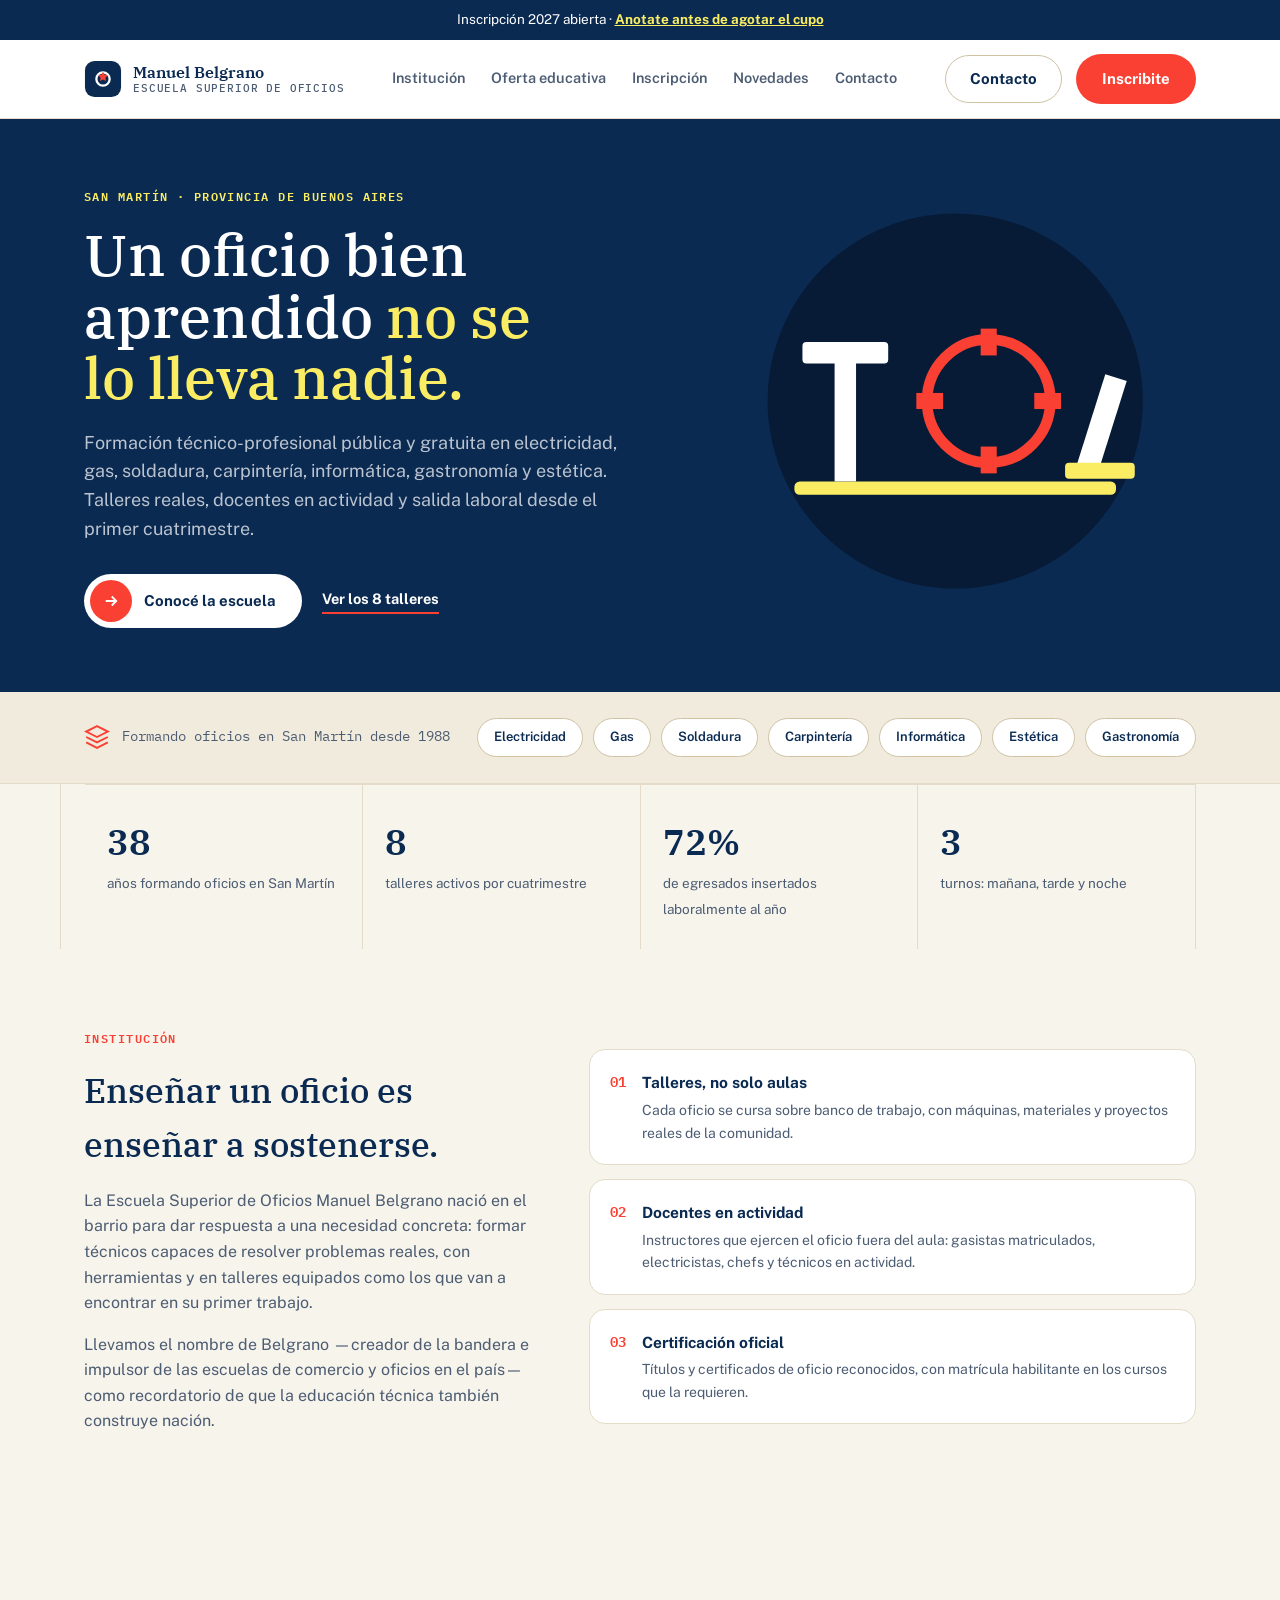
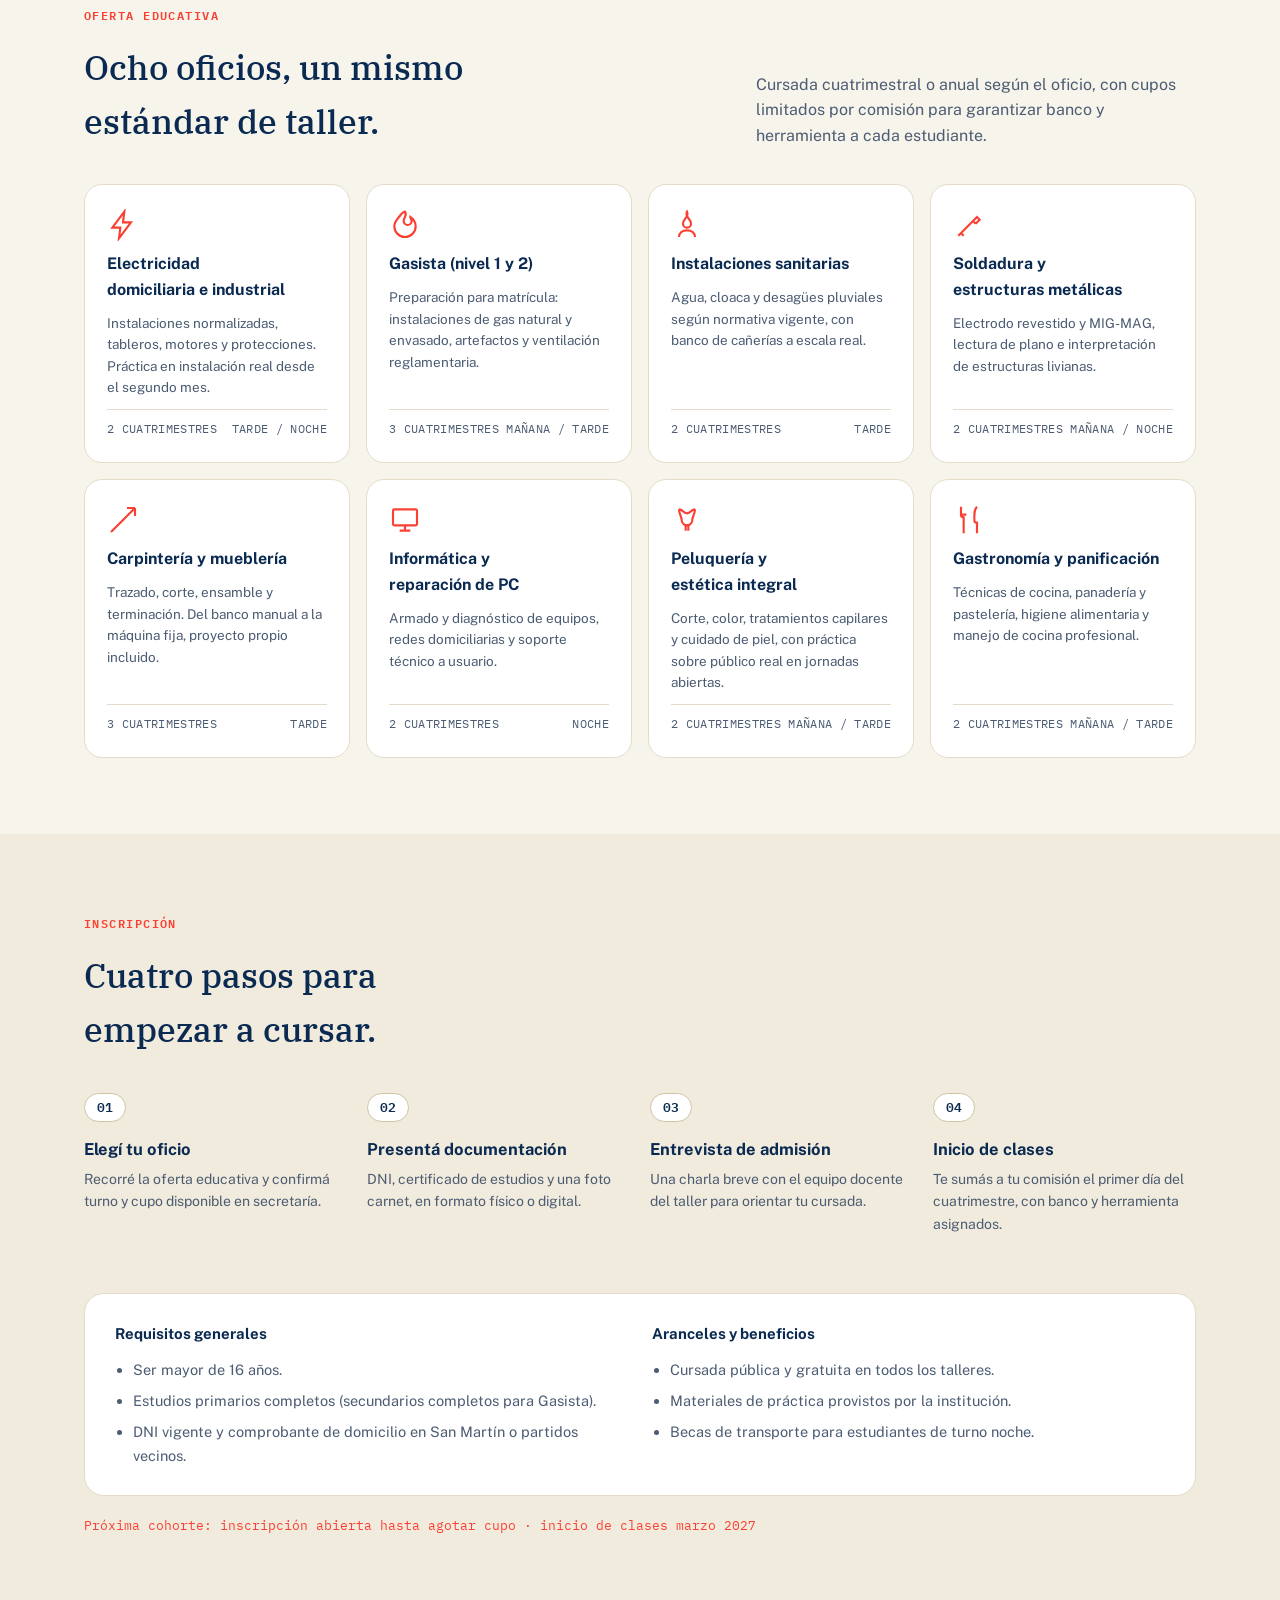
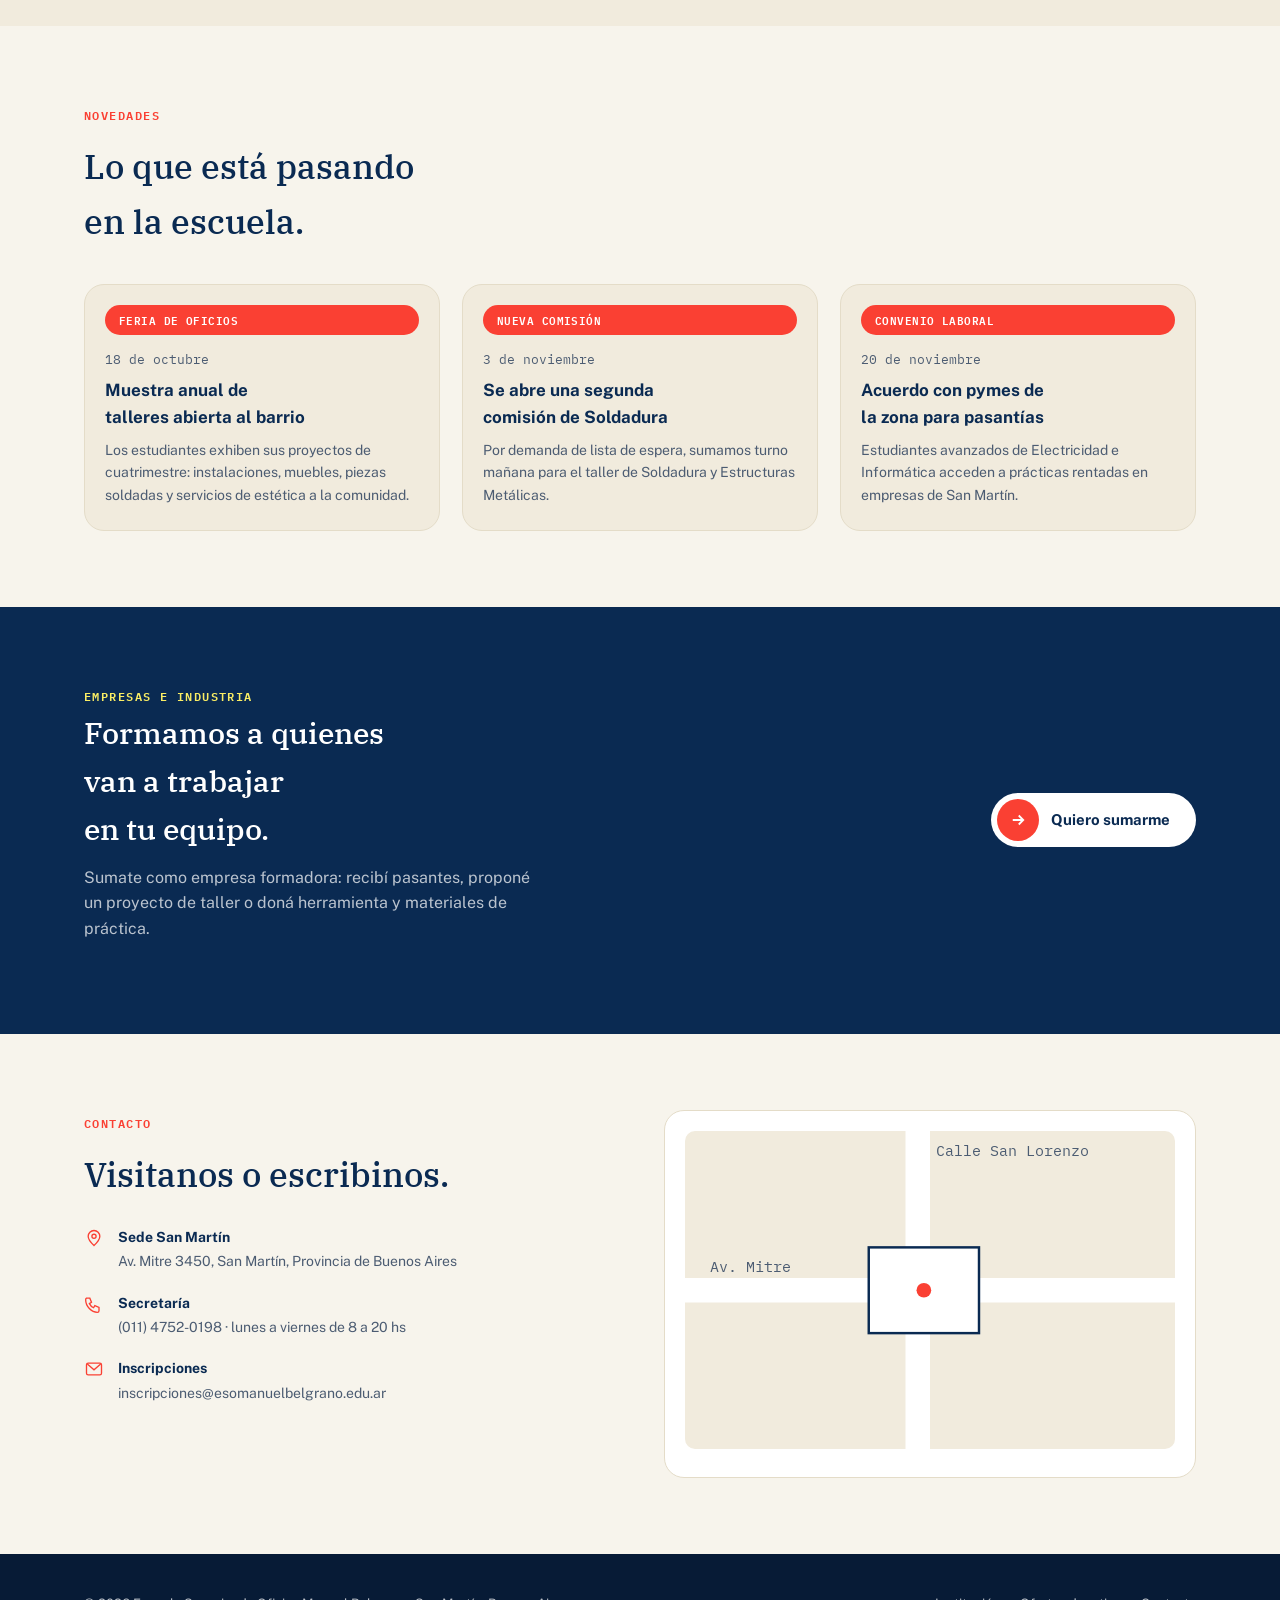
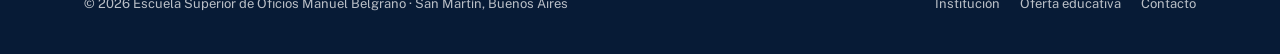
==== index.html @ 2e239e15 "Sitio institucional de la Escuela Superior de Oficios Manuel Belgrano Página única con institución, " ====
<!doctype html>
<html lang="es">
<head>
<meta charset="UTF-8">
<meta name="viewport" content="width=device-width, initial-scale=1.0">
<title>Escuela Superior de Oficios Manuel Belgrano</title>
<meta name="description" content="Sitio institucional de la Escuela Superior de Oficios Manuel Belgrano, San Martín, Provincia de Buenos Aires.">
<link rel="preconnect" href="https://fonts.googleapis.com">
<link rel="preconnect" href="https://fonts.gstatic.com" crossorigin>
<link href="https://fonts.googleapis.com/css2?family=IBM+Plex+Serif:wght@400;500;600&family=Public+Sans:wght@400;500;600;700;800&family=IBM+Plex+Mono:wght@500;600&display=swap" rel="stylesheet">
<style>
  :root{
    --paper:#F7F4EC;
    --surface:#FFFFFF;
    --surface-2:#F1EBDD;
    --ink:#0A2A52;
    --ink-soft:#4C5C72;
    --line:#E4DCC8;
    --line-strong:#CFC3A4;
    --navy:#0A2A52;
    --navy-deep:#071B36;
    --coral:#FA4033;
    --coral-deep:#D22E22;
    --yellow:#FAED64;
    --on-navy:#FFFFFF;
    --on-navy-soft:rgba(255,255,255,.72);
    --font-display:'IBM Plex Serif',Georgia,serif;
    --font-body:'Public Sans',system-ui,-apple-system,sans-serif;
    --font-mono:'IBM Plex Mono',ui-monospace,monospace;
  }
  @media (prefers-color-scheme: dark){
    :root:not([data-theme="light"]){
      --paper:#0B1520;
      --surface:#121D2C;
      --surface-2:#16212F;
      --ink:#EEF1F5;
      --ink-soft:#A9B4C2;
      --line:#223347;
      --line-strong:#2E4460;
    }
  }
  :root[data-theme="dark"]{
    --paper:#0B1520;
    --surface:#121D2C;
    --surface-2:#16212F;
    --ink:#EEF1F5;
    --ink-soft:#A9B4C2;
    --line:#223347;
    --line-strong:#2E4460;
  }

  *{box-sizing:border-box;}
  html{color-scheme:light dark;}
  body{margin:0;background:var(--paper);color:var(--ink);font-family:var(--font-body);font-size:16px;line-height:1.6;}
  img{max-width:100%;display:block;}
  h1,h2,h3{font-family:var(--font-display);font-weight:500;text-wrap:balance;margin:0;}
  .wrap{max-width:1160px;margin-inline:auto;padding-inline:24px;}
  section{padding-block:76px;}
  @media (max-width:640px){section{padding-block:52px;}}
  .eyebrow{font-family:var(--font-mono);font-size:12px;font-weight:600;letter-spacing:.12em;text-transform:uppercase;color:var(--coral);}

  /* pill buttons */
  .pill{display:inline-flex;align-items:center;gap:12px;border-radius:999px;text-decoration:none;font-family:var(--font-body);font-weight:700;font-size:15px;cursor:pointer;border:none;}
  .pill-icon{width:22px;height:22px;flex-shrink:0;}
  .pill-lg{padding:6px 26px 6px 6px;}
  .pill-lg .circle{width:42px;height:42px;border-radius:50%;display:flex;align-items:center;justify-content:center;flex-shrink:0;}
  .pill-lg .circle .pill-icon{color:#fff;width:18px;height:18px;}
  .pill-white{background:#fff;color:var(--navy);}
  .pill-white .circle{background:var(--coral);}
  .pill-solid{background:var(--coral);color:#fff;padding:13px 26px;}
  .pill-solid:hover{background:var(--coral-deep);}
  .pill-outline{background:transparent;color:var(--ink);border:1.5px solid var(--line-strong);padding:11px 24px;}
  .pill-outline:hover{border-color:var(--coral);color:var(--coral);}

  /* announcement bar */
  .announce{background:var(--navy);color:var(--on-navy);text-align:center;font-size:13.5px;padding:9px 20px;}
  .announce a{color:var(--yellow);font-weight:700;text-decoration:underline;}

  /* header */
  header.site-header{position:sticky;top:0;z-index:50;background:var(--surface);border-bottom:1px solid var(--line);}
  .header-inner{display:flex;align-items:center;justify-content:space-between;gap:20px;padding-block:14px;}
  .brand{display:flex;align-items:center;gap:11px;text-decoration:none;color:var(--ink);}
  .brand-name{font-family:var(--font-display);font-weight:600;font-size:16px;line-height:1.2;}
  .brand-name small{display:block;font-family:var(--font-mono);font-weight:500;font-size:10.5px;letter-spacing:.08em;color:var(--ink-soft);text-transform:uppercase;}
  nav.main-nav{display:flex;gap:26px;}
  nav.main-nav a{color:var(--ink-soft);text-decoration:none;font-weight:600;font-size:14.5px;padding-block:4px;border-bottom:2px solid transparent;}
  nav.main-nav a:hover,nav.main-nav a:focus-visible{color:var(--ink);border-color:var(--coral);}
  .header-actions{display:flex;align-items:center;gap:14px;}
  .menu-btn{display:none;background:none;border:1px solid var(--line-strong);border-radius:8px;padding:8px 10px;color:var(--ink);}
  a:focus-visible,button:focus-visible{outline:2px solid var(--coral);outline-offset:2px;}
  @media (max-width:900px){
    nav.main-nav{position:absolute;left:0;right:0;top:100%;background:var(--surface);border-bottom:1px solid var(--line);flex-direction:column;gap:0;padding:8px 24px 16px;display:none;}
    nav.main-nav.open{display:flex;}
    nav.main-nav a{padding-block:12px;border-bottom:1px solid var(--line);}
    .header-actions .pill-outline{display:none;}
    .menu-btn{display:inline-flex;align-items:center;justify-content:center;}
  }

  /* hero */
  .hero{background:var(--navy);position:relative;overflow:hidden;padding-block:0;}
  .hero-grid{display:grid;grid-template-columns:1.1fr .9fr;align-items:center;gap:40px;padding-block:64px;position:relative;z-index:1;}
  @media (max-width:900px){.hero-grid{grid-template-columns:1fr;padding-block:48px;}}
  .hero .eyebrow{color:var(--yellow);}
  .hero h1{color:#fff;font-size:clamp(34px,4.8vw,58px);line-height:1.06;margin-top:16px;}
  .hero h1 .hl{color:var(--yellow);}
  .hero p.lead{color:var(--on-navy-soft);font-size:18px;max-width:50ch;margin-top:20px;}
  .hero-actions{display:flex;gap:20px;flex-wrap:wrap;align-items:center;margin-top:30px;}
  .hero-actions .text-link{color:#fff;font-weight:700;font-size:14.5px;text-decoration:none;border-bottom:2px solid var(--coral);padding-bottom:2px;}
  .hero-illustration{position:relative;}
  .hero-illustration svg{width:100%;height:auto;}

  /* strip */
  .strip{background:var(--surface-2);border-bottom:1px solid var(--line);padding-block:26px;}
  .strip .wrap{display:flex;align-items:center;gap:14px;flex-wrap:wrap;justify-content:space-between;}
  .strip-tag{display:flex;align-items:center;gap:12px;font-family:var(--font-mono);font-size:13.5px;color:var(--ink-soft);}
  .strip-tag svg{width:26px;height:26px;color:var(--coral);}
  .strip-pills{display:flex;flex-wrap:wrap;gap:10px;}
  .strip-pills a{background:var(--surface);border:1px solid var(--line-strong);color:var(--ink);text-decoration:none;font-size:13px;font-weight:600;padding:8px 16px;border-radius:999px;}
  .strip-pills a:hover{border-color:var(--coral);color:var(--coral);}

  /* stats */
  .stats-grid{display:grid;grid-template-columns:repeat(4,1fr);border-left:1px solid var(--line);}
  @media (max-width:760px){.stats-grid{grid-template-columns:repeat(2,1fr);}}
  .stat{padding:28px 22px;border-right:1px solid var(--line);border-top:1px solid var(--line);}
  .stat b{display:block;font-family:var(--font-display);font-size:36px;font-weight:600;color:var(--navy);}
  .stat span{font-size:13.5px;color:var(--ink-soft);}

  /* about */
  .about-grid{display:grid;grid-template-columns:.85fr 1.15fr;gap:56px;}
  @media (max-width:900px){.about-grid{grid-template-columns:1fr;}}
  .about h2{font-size:34px;margin-top:12px;}
  .about p{color:var(--ink-soft);margin-top:16px;max-width:56ch;}
  .value-list{list-style:none;margin:24px 0 0;padding:0;display:flex;flex-direction:column;gap:14px;}
  .value-list li{display:grid;grid-template-columns:auto 1fr;gap:16px;padding:20px;background:var(--surface);border:1px solid var(--line);border-radius:16px;}
  .value-list .num{font-family:var(--font-mono);color:var(--coral);font-weight:600;font-size:14px;}
  .value-list h3{font-size:15.5px;font-family:var(--font-body);font-weight:700;margin-bottom:4px;}
  .value-list p{margin:0;font-size:14px;max-width:none;}

  /* offerings */
  .section-head{display:flex;justify-content:space-between;align-items:flex-end;gap:24px;flex-wrap:wrap;margin-bottom:36px;}
  .section-head h2{font-size:34px;margin-top:12px;max-width:20ch;}
  .section-head p{color:var(--ink-soft);max-width:44ch;margin:0;}
  .offer-grid{display:grid;grid-template-columns:repeat(4,1fr);gap:16px;}
  @media (max-width:920px){.offer-grid{grid-template-columns:repeat(2,1fr);}}
  @media (max-width:520px){.offer-grid{grid-template-columns:1fr;}}
  .offer-card{background:var(--surface);border:1px solid var(--line);border-radius:18px;padding:24px 22px;display:flex;flex-direction:column;gap:10px;min-height:212px;}
  .offer-icon{width:32px;height:32px;color:var(--coral);}
  .offer-card h3{font-family:var(--font-body);font-weight:700;font-size:16px;}
  .offer-card p{color:var(--ink-soft);font-size:13.5px;margin:0;flex:1;}
  .offer-meta{display:flex;justify-content:space-between;font-family:var(--font-mono);font-size:11.5px;color:var(--ink-soft);border-top:1px solid var(--line);padding-top:10px;text-transform:uppercase;letter-spacing:.03em;}

  /* enrollment */
  .enroll{background:var(--surface-2);}
  .steps{display:grid;grid-template-columns:repeat(4,1fr);gap:20px;margin-top:8px;}
  @media (max-width:860px){.steps{grid-template-columns:repeat(2,1fr);}}
  @media (max-width:520px){.steps{grid-template-columns:1fr;}}
  .step .step-num{font-family:var(--font-mono);font-size:13px;font-weight:600;color:var(--navy);background:#fff;border:1px solid var(--line-strong);border-radius:20px;padding:3px 12px;display:inline-block;}
  .step h3{font-size:16.5px;margin-top:14px;font-family:var(--font-body);font-weight:700;}
  .step p{color:var(--ink-soft);font-size:14px;margin-top:6px;}
  .req-box{margin-top:44px;background:var(--surface);border:1px solid var(--line);border-radius:20px;padding:28px 30px;display:grid;grid-template-columns:1fr 1fr;gap:24px;}
  @media (max-width:640px){.req-box{grid-template-columns:1fr;}}
  .req-box h3{font-size:15px;font-family:var(--font-body);font-weight:700;margin-bottom:12px;}
  .req-box ul{margin:0;padding-left:18px;color:var(--ink-soft);font-size:14.5px;display:flex;flex-direction:column;gap:8px;}
  .cohort-line{font-family:var(--font-mono);font-size:13px;color:var(--coral);margin-top:20px;}

  /* news */
  .news-grid{display:grid;grid-template-columns:repeat(3,1fr);gap:22px;}
  @media (max-width:860px){.news-grid{grid-template-columns:1fr;}}
  .news-card{border:1px solid var(--line);border-radius:20px;overflow:hidden;background:var(--surface-2);display:flex;flex-direction:column;}
  .news-tag{display:inline-flex;background:var(--coral);color:#fff;font-family:var(--font-mono);font-size:11px;font-weight:600;letter-spacing:.04em;text-transform:uppercase;padding:6px 14px;border-radius:999px;margin:20px 20px 0;}
  .news-card .body{padding:14px 20px 24px;flex:1;display:flex;flex-direction:column;gap:8px;}
  .news-card time{font-family:var(--font-mono);font-size:12.5px;color:var(--ink-soft);}
  .news-card h3{font-size:17px;font-family:var(--font-body);font-weight:700;}
  .news-card p{color:var(--ink-soft);font-size:14px;margin:0;}

  /* partner banner */
  .partner{background:var(--navy);color:#fff;}
  .partner-inner{display:flex;justify-content:space-between;align-items:center;gap:32px;flex-wrap:wrap;}
  .partner h2{color:#fff;font-size:30px;max-width:18ch;}
  .partner p{color:var(--on-navy-soft);max-width:46ch;margin-top:12px;}

  /* contact */
  .contact-grid{display:grid;grid-template-columns:1fr 1fr;gap:48px;}
  @media (max-width:860px){.contact-grid{grid-template-columns:1fr;}}
  .contact-list{list-style:none;margin:24px 0 0;padding:0;display:flex;flex-direction:column;gap:18px;}
  .contact-list li{display:flex;gap:14px;align-items:flex-start;}
  .contact-list .ic{width:20px;height:20px;flex-shrink:0;color:var(--coral);margin-top:2px;}
  .contact-list b{display:block;font-size:14px;}
  .contact-list span{color:var(--ink-soft);font-size:14px;}
  .map-card{border:1px solid var(--line);border-radius:20px;background:var(--surface);padding:20px;}
  .map-card svg{width:100%;height:auto;border-radius:10px;}

  /* footer */
  footer{background:var(--navy-deep);color:var(--on-navy-soft);padding-block:40px;}
  .footer-inner{display:flex;justify-content:space-between;align-items:center;gap:16px;flex-wrap:wrap;}
  .footer-inner p{margin:0;font-size:13px;}
  .footer-links{display:flex;gap:20px;}
  .footer-links a{color:var(--on-navy-soft);text-decoration:none;font-size:13px;}
  .footer-links a:hover{color:var(--yellow);}

  @media (prefers-reduced-motion: no-preference){
    .reveal{opacity:0;transform:translateY(14px);transition:opacity .5s ease,transform .5s ease;}
    .reveal.in{opacity:1;transform:none;}
  }
</style>
</head>
<body>

<div class="announce">Inscripción 2027 abierta · <a href="#inscripcion">Anotate antes de agotar el cupo</a></div>

<header class="site-header">
  <div class="wrap header-inner">
    <a href="#inicio" class="brand">
      <svg width="38" height="38" viewBox="0 0 40 40" fill="none" xmlns="http://www.w3.org/2000/svg" aria-hidden="true">
        <rect x="1" y="1" width="38" height="38" rx="10" fill="var(--navy)"/>
        <circle cx="20" cy="20" r="7" fill="none" stroke="#fff" stroke-width="2.4"/>
        <path d="M20 12.4 21.6 15.6 25 16.1 22.5 18.6 23.1 22 20 20.4 16.9 22 17.5 18.6 15 16.1 18.4 15.6 Z" fill="var(--coral)"/>
      </svg>
      <span class="brand-name">Manuel Belgrano<small>Escuela Superior de Oficios</small></span>
    </a>
    <button class="menu-btn" id="menuBtn" aria-label="Abrir menú" aria-expanded="false">
      <svg width="20" height="20" viewBox="0 0 24 24" fill="none" stroke="currentColor" stroke-width="2"><path d="M3 6h18M3 12h18M3 18h18"/></svg>
    </button>
    <nav class="main-nav" id="mainNav">
      <a href="#institucion">Institución</a>
      <a href="#oferta">Oferta educativa</a>
      <a href="#inscripcion">Inscripción</a>
      <a href="#novedades">Novedades</a>
      <a href="#contacto">Contacto</a>
    </nav>
    <div class="header-actions">
      <a href="#contacto" class="pill pill-outline">Contacto</a>
      <a href="#inscripcion" class="pill pill-solid">Inscribite</a>
    </div>
  </div>
</header>

<main>
  <section id="inicio" class="hero">
    <div class="wrap hero-grid">
      <div>
        <span class="eyebrow">San Martín · Provincia de Buenos Aires</span>
        <h1>Un oficio bien aprendido <span class="hl">no se lo lleva nadie.</span></h1>
        <p class="lead">Formación técnico-profesional pública y gratuita en electricidad, gas, soldadura, carpintería, informática, gastronomía y estética. Talleres reales, docentes en actividad y salida laboral desde el primer cuatrimestre.</p>
        <div class="hero-actions">
          <a href="#inscripcion" class="pill pill-lg pill-white">
            <span class="circle"><svg class="pill-icon" viewBox="0 0 24 24" fill="none" stroke="currentColor" stroke-width="2.4"><path d="M5 12h14M13 6l6 6-6 6"/></svg></span>
            Conocé la escuela
          </a>
          <a href="#oferta" class="text-link">Ver los 8 talleres</a>
        </div>
      </div>
      <div class="hero-illustration">
        <svg viewBox="0 0 360 300" xmlns="http://www.w3.org/2000/svg" role="img" aria-label="Ilustración de un banco de trabajo con herramientas de oficio">
          <circle cx="180" cy="150" r="140" fill="var(--navy-deep)"/>
          <rect x="60" y="210" width="240" height="10" rx="4" fill="var(--yellow)"/>
          <rect x="90" y="120" width="16" height="90" fill="#fff"/>
          <rect x="66" y="106" width="64" height="16" rx="3" fill="#fff"/>
          <circle cx="205" cy="150" r="46" fill="none" stroke="var(--coral)" stroke-width="8"/>
          <rect x="199" y="96" width="12" height="20" fill="var(--coral)"/>
          <rect x="199" y="184" width="12" height="20" fill="var(--coral)"/>
          <rect x="151" y="144" width="20" height="12" fill="var(--coral)"/>
          <rect x="239" y="144" width="20" height="12" fill="var(--coral)"/>
          <path d="M270 200 L292 130 L308 135 L286 205 Z" fill="#fff"/>
          <rect x="262" y="196" width="52" height="12" rx="3" fill="var(--yellow)"/>
        </svg>
      </div>
    </div>
  </section>

  <div class="strip">
    <div class="wrap">
      <div class="strip-tag">
        <svg viewBox="0 0 24 24" fill="none" stroke="currentColor" stroke-width="1.8" aria-hidden="true"><path d="M12 2 2 7l10 5 10-5-10-5z"/><path d="M2 17l10 5 10-5M2 12l10 5 10-5"/></svg>
        Formando oficios en San Martín desde 1988
      </div>
      <div class="strip-pills">
        <a href="#oferta">Electricidad</a>
        <a href="#oferta">Gas</a>
        <a href="#oferta">Soldadura</a>
        <a href="#oferta">Carpintería</a>
        <a href="#oferta">Informática</a>
        <a href="#oferta">Estética</a>
        <a href="#oferta">Gastronomía</a>
      </div>
    </div>
  </div>

  <section class="stats reveal" style="padding-block:0;">
    <div class="wrap stats-grid">
      <div class="stat"><b>38</b><span>años formando oficios en San Martín</span></div>
      <div class="stat"><b>8</b><span>talleres activos por cuatrimestre</span></div>
      <div class="stat"><b>72%</b><span>de egresados insertados laboralmente al año</span></div>
      <div class="stat"><b>3</b><span>turnos: mañana, tarde y noche</span></div>
    </div>
  </section>

  <section id="institucion" class="about reveal">
    <div class="wrap about-grid">
      <div>
        <span class="eyebrow">Institución</span>
        <h2>Enseñar un oficio es enseñar a sostenerse.</h2>
        <p>La Escuela Superior de Oficios Manuel Belgrano nació en el barrio para dar respuesta a una necesidad concreta: formar técnicos capaces de resolver problemas reales, con herramientas y en talleres equipados como los que van a encontrar en su primer trabajo.</p>
        <p>Llevamos el nombre de Belgrano —creador de la bandera e impulsor de las escuelas de comercio y oficios en el país— como recordatorio de que la educación técnica también construye nación.</p>
      </div>
      <ul class="value-list">
        <li><span class="num">01</span><div><h3>Talleres, no solo aulas</h3><p>Cada oficio se cursa sobre banco de trabajo, con máquinas, materiales y proyectos reales de la comunidad.</p></div></li>
        <li><span class="num">02</span><div><h3>Docentes en actividad</h3><p>Instructores que ejercen el oficio fuera del aula: gasistas matriculados, electricistas, chefs y técnicos en actividad.</p></div></li>
        <li><span class="num">03</span><div><h3>Certificación oficial</h3><p>Títulos y certificados de oficio reconocidos, con matrícula habilitante en los cursos que la requieren.</p></div></li>
      </ul>
    </div>
  </section>

  <section id="oferta" class="offerings reveal">
    <div class="wrap">
      <div class="section-head">
        <div><span class="eyebrow">Oferta educativa</span><h2>Ocho oficios, un mismo estándar de taller.</h2></div>
        <p>Cursada cuatrimestral o anual según el oficio, con cupos limitados por comisión para garantizar banco y herramienta a cada estudiante.</p>
      </div>
      <div class="offer-grid">
        <div class="offer-card">
          <svg class="offer-icon" viewBox="0 0 24 24" fill="none" stroke="currentColor" stroke-width="1.6"><path d="M13 2 4 14h6l-1 8 9-12h-6l1-8z"/></svg>
          <h3>Electricidad domiciliaria e industrial</h3>
          <p>Instalaciones normalizadas, tableros, motores y protecciones. Práctica en instalación real desde el segundo mes.</p>
          <div class="offer-meta"><span>2 cuatrimestres</span><span>Tarde / Noche</span></div>
        </div>
        <div class="offer-card">
          <svg class="offer-icon" viewBox="0 0 24 24" fill="none" stroke="currentColor" stroke-width="1.6"><path d="M12 2c2 3-1 4-1 7a3 3 0 1 0 6 0c0-1-1-2-1-3 3 2 4 5 4 7a8 8 0 1 1-16 0c0-4 3-6 5-9 1-1 2-2 3-2z"/></svg>
          <h3>Gasista (nivel 1 y 2)</h3>
          <p>Preparación para matrícula: instalaciones de gas natural y envasado, artefactos y ventilación reglamentaria.</p>
          <div class="offer-meta"><span>3 cuatrimestres</span><span>Mañana / Tarde</span></div>
        </div>
        <div class="offer-card">
          <svg class="offer-icon" viewBox="0 0 24 24" fill="none" stroke="currentColor" stroke-width="1.6"><path d="M12 2c2 4-3 5-3 9a3 3 0 1 0 6 0c0-4-5-5-3-9z"/><path d="M6 21c0-3 2.5-5 6-5s6 2 6 5"/></svg>
          <h3>Instalaciones sanitarias</h3>
          <p>Agua, cloaca y desagües pluviales según normativa vigente, con banco de cañerías a escala real.</p>
          <div class="offer-meta"><span>2 cuatrimestres</span><span>Tarde</span></div>
        </div>
        <div class="offer-card">
          <svg class="offer-icon" viewBox="0 0 24 24" fill="none" stroke="currentColor" stroke-width="1.6"><path d="M4 20 15 9m0 0 3-3 2 2-3 3m-2-2 2 2M6 18l2 2"/></svg>
          <h3>Soldadura y estructuras metálicas</h3>
          <p>Electrodo revestido y MIG-MAG, lectura de plano e interpretación de estructuras livianas.</p>
          <div class="offer-meta"><span>2 cuatrimestres</span><span>Mañana / Noche</span></div>
        </div>
        <div class="offer-card">
          <svg class="offer-icon" viewBox="0 0 24 24" fill="none" stroke="currentColor" stroke-width="1.6"><path d="M3 21 21 3m0 0h-6m6 0v6M9 15l-3 3M13 11l-3 3"/></svg>
          <h3>Carpintería y mueblería</h3>
          <p>Trazado, corte, ensamble y terminación. Del banco manual a la máquina fija, proyecto propio incluido.</p>
          <div class="offer-meta"><span>3 cuatrimestres</span><span>Tarde</span></div>
        </div>
        <div class="offer-card">
          <svg class="offer-icon" viewBox="0 0 24 24" fill="none" stroke="currentColor" stroke-width="1.6"><rect x="3" y="4" width="18" height="12" rx="1"/><path d="M8 20h8M12 16v4"/></svg>
          <h3>Informática y reparación de PC</h3>
          <p>Armado y diagnóstico de equipos, redes domiciliarias y soporte técnico a usuario.</p>
          <div class="offer-meta"><span>2 cuatrimestres</span><span>Noche</span></div>
        </div>
        <div class="offer-card">
          <svg class="offer-icon" viewBox="0 0 24 24" fill="none" stroke="currentColor" stroke-width="1.6"><path d="M6 4c3 0 3 3 6 3s3-3 6-3M6 4c0 4 2 5 2 8a4 4 0 0 0 8 0c0-3 2-4 2-8"/><path d="M11 15v5M13 15v5"/></svg>
          <h3>Peluquería y estética integral</h3>
          <p>Corte, color, tratamientos capilares y cuidado de piel, con práctica sobre público real en jornadas abiertas.</p>
          <div class="offer-meta"><span>2 cuatrimestres</span><span>Mañana / Tarde</span></div>
        </div>
        <div class="offer-card">
          <svg class="offer-icon" viewBox="0 0 24 24" fill="none" stroke="currentColor" stroke-width="1.6"><path d="M6 2v6a2 2 0 0 0 2 2v12M6 8h4M18 2c-2 2-2 4-2 8s0 4 2 4v8"/></svg>
          <h3>Gastronomía y panificación</h3>
          <p>Técnicas de cocina, panadería y pastelería, higiene alimentaria y manejo de cocina profesional.</p>
          <div class="offer-meta"><span>2 cuatrimestres</span><span>Mañana / Tarde</span></div>
        </div>
      </div>
    </div>
  </section>

  <section id="inscripcion" class="enroll reveal">
    <div class="wrap">
      <div class="section-head">
        <div><span class="eyebrow">Inscripción</span><h2>Cuatro pasos para empezar a cursar.</h2></div>
      </div>
      <div class="steps">
        <div class="step"><span class="step-num">01</span><h3>Elegí tu oficio</h3><p>Recorré la oferta educativa y confirmá turno y cupo disponible en secretaría.</p></div>
        <div class="step"><span class="step-num">02</span><h3>Presentá documentación</h3><p>DNI, certificado de estudios y una foto carnet, en formato físico o digital.</p></div>
        <div class="step"><span class="step-num">03</span><h3>Entrevista de admisión</h3><p>Una charla breve con el equipo docente del taller para orientar tu cursada.</p></div>
        <div class="step"><span class="step-num">04</span><h3>Inicio de clases</h3><p>Te sumás a tu comisión el primer día del cuatrimestre, con banco y herramienta asignados.</p></div>
      </div>
      <div class="req-box">
        <div>
          <h3>Requisitos generales</h3>
          <ul>
            <li>Ser mayor de 16 años.</li>
            <li>Estudios primarios completos (secundarios completos para Gasista).</li>
            <li>DNI vigente y comprobante de domicilio en San Martín o partidos vecinos.</li>
          </ul>
        </div>
        <div>
          <h3>Aranceles y beneficios</h3>
          <ul>
            <li>Cursada pública y gratuita en todos los talleres.</li>
            <li>Materiales de práctica provistos por la institución.</li>
            <li>Becas de transporte para estudiantes de turno noche.</li>
          </ul>
        </div>
      </div>
      <p class="cohort-line">Próxima cohorte: inscripción abierta hasta agotar cupo · inicio de clases marzo 2027</p>
    </div>
  </section>

  <section id="novedades" class="news reveal">
    <div class="wrap">
      <div class="section-head">
        <div><span class="eyebrow">Novedades</span><h2>Lo que está pasando en la escuela.</h2></div>
      </div>
      <div class="news-grid">
        <article class="news-card">
          <span class="news-tag">Feria de oficios</span>
          <div class="body"><time>18 de octubre</time><h3>Muestra anual de talleres abierta al barrio</h3><p>Los estudiantes exhiben sus proyectos de cuatrimestre: instalaciones, muebles, piezas soldadas y servicios de estética a la comunidad.</p></div>
        </article>
        <article class="news-card">
          <span class="news-tag">Nueva comisión</span>
          <div class="body"><time>3 de noviembre</time><h3>Se abre una segunda comisión de Soldadura</h3><p>Por demanda de lista de espera, sumamos turno mañana para el taller de Soldadura y Estructuras Metálicas.</p></div>
        </article>
        <article class="news-card">
          <span class="news-tag">Convenio laboral</span>
          <div class="body"><time>20 de noviembre</time><h3>Acuerdo con pymes de la zona para pasantías</h3><p>Estudiantes avanzados de Electricidad e Informática acceden a prácticas rentadas en empresas de San Martín.</p></div>
        </article>
      </div>
    </div>
  </section>

  <section class="partner reveal">
    <div class="wrap partner-inner">
      <div>
        <span class="eyebrow" style="color:var(--yellow);">Empresas e industria</span>
        <h2>Formamos a quienes van a trabajar en tu equipo.</h2>
        <p>Sumate como empresa formadora: recibí pasantes, proponé un proyecto de taller o doná herramienta y materiales de práctica.</p>
      </div>
      <a href="#contacto" class="pill pill-lg pill-white">
        <span class="circle"><svg class="pill-icon" viewBox="0 0 24 24" fill="none" stroke="currentColor" stroke-width="2.4"><path d="M5 12h14M13 6l6 6-6 6"/></svg></span>
        Quiero sumarme
      </a>
    </div>
  </section>

  <section id="contacto" class="contact reveal">
    <div class="wrap contact-grid">
      <div>
        <span class="eyebrow">Contacto</span>
        <h2 style="font-size:34px;margin-top:12px;">Visitanos o escribinos.</h2>
        <ul class="contact-list">
          <li>
            <svg class="ic" viewBox="0 0 24 24" fill="none" stroke="currentColor" stroke-width="1.6"><path d="M12 21s-7-6.2-7-11a7 7 0 1 1 14 0c0 4.8-7 11-7 11z"/><circle cx="12" cy="10" r="2.5"/></svg>
            <div><b>Sede San Martín</b><span>Av. Mitre 3450, San Martín, Provincia de Buenos Aires</span></div>
          </li>
          <li>
            <svg class="ic" viewBox="0 0 24 24" fill="none" stroke="currentColor" stroke-width="1.6"><path d="M3 5h4l2 5-2.5 1.5a11 11 0 0 0 5 5L13 14l5 2v4a2 2 0 0 1-2 2C9 22 2 15 2 7a2 2 0 0 1 1-2z"/></svg>
            <div><b>Secretaría</b><span>(011) 4752-0198 · lunes a viernes de 8 a 20 hs</span></div>
          </li>
          <li>
            <svg class="ic" viewBox="0 0 24 24" fill="none" stroke="currentColor" stroke-width="1.6"><rect x="3" y="5" width="18" height="14" rx="2"/><path d="m4 6 8 7 8-7"/></svg>
            <div><b>Inscripciones</b><span>inscripciones@esomanuelbelgrano.edu.ar</span></div>
          </li>
        </ul>
      </div>
      <div class="map-card">
        <svg viewBox="0 0 400 260" xmlns="http://www.w3.org/2000/svg" role="img" aria-label="Croquis de ubicación de la escuela sobre Av. Mitre">
          <rect x="0" y="0" width="400" height="260" fill="var(--surface-2)" rx="4"/>
          <rect x="0" y="120" width="400" height="20" fill="var(--surface)"/>
          <rect x="180" y="0" width="20" height="260" fill="var(--surface)"/>
          <rect x="150" y="95" width="90" height="70" fill="#fff" stroke="var(--navy)" stroke-width="2"/>
          <circle cx="195" cy="130" r="6" fill="var(--coral)"/>
          <text x="20" y="115" font-family="IBM Plex Mono, monospace" font-size="12" fill="var(--ink-soft)">Av. Mitre</text>
          <text x="205" y="20" font-family="IBM Plex Mono, monospace" font-size="12" fill="var(--ink-soft)">Calle San Lorenzo</text>
        </svg>
      </div>
    </div>
  </section>
</main>

<footer>
  <div class="wrap footer-inner">
    <p>© 2026 Escuela Superior de Oficios Manuel Belgrano · San Martín, Buenos Aires</p>
    <div class="footer-links">
      <a href="#institucion">Institución</a>
      <a href="#oferta">Oferta educativa</a>
      <a href="#contacto">Contacto</a>
    </div>
  </div>
</footer>

<script>
(function(){
  var btn=document.getElementById('menuBtn');
  var nav=document.getElementById('mainNav');
  btn.addEventListener('click',function(){
    var open=nav.classList.toggle('open');
    btn.setAttribute('aria-expanded',open?'true':'false');
  });
  nav.querySelectorAll('a').forEach(function(a){
    a.addEventListener('click',function(){nav.classList.remove('open');btn.setAttribute('aria-expanded','false');});
  });
  if(window.matchMedia('(prefers-reduced-motion: reduce)').matches){return;}
  var els=document.querySelectorAll('.reveal');
  if('IntersectionObserver' in window){
    var io=new IntersectionObserver(function(entries){
      entries.forEach(function(e){ if(e.isIntersecting){e.target.classList.add('in');io.unobserve(e.target);} });
    },{threshold:0.12});
    els.forEach(function(el){io.observe(el);});
  }
})();
</script>
</body>
</html>
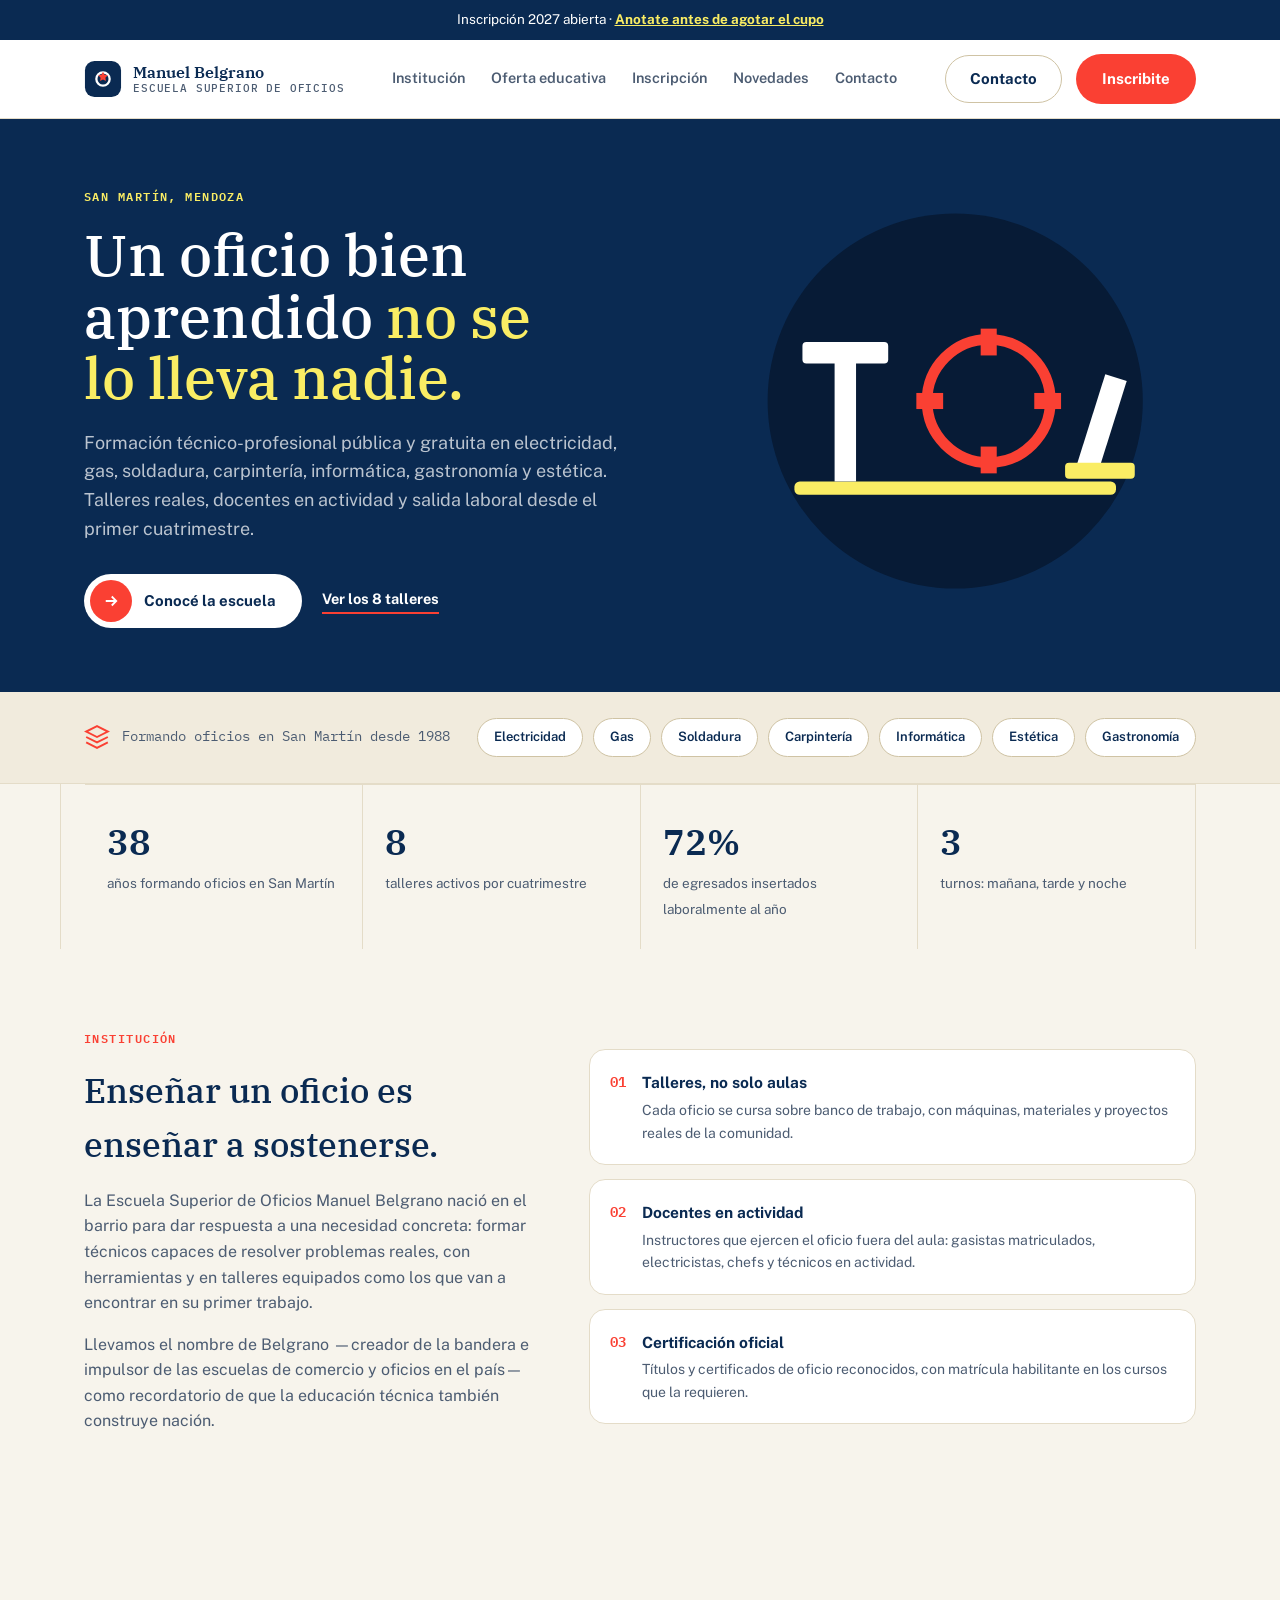
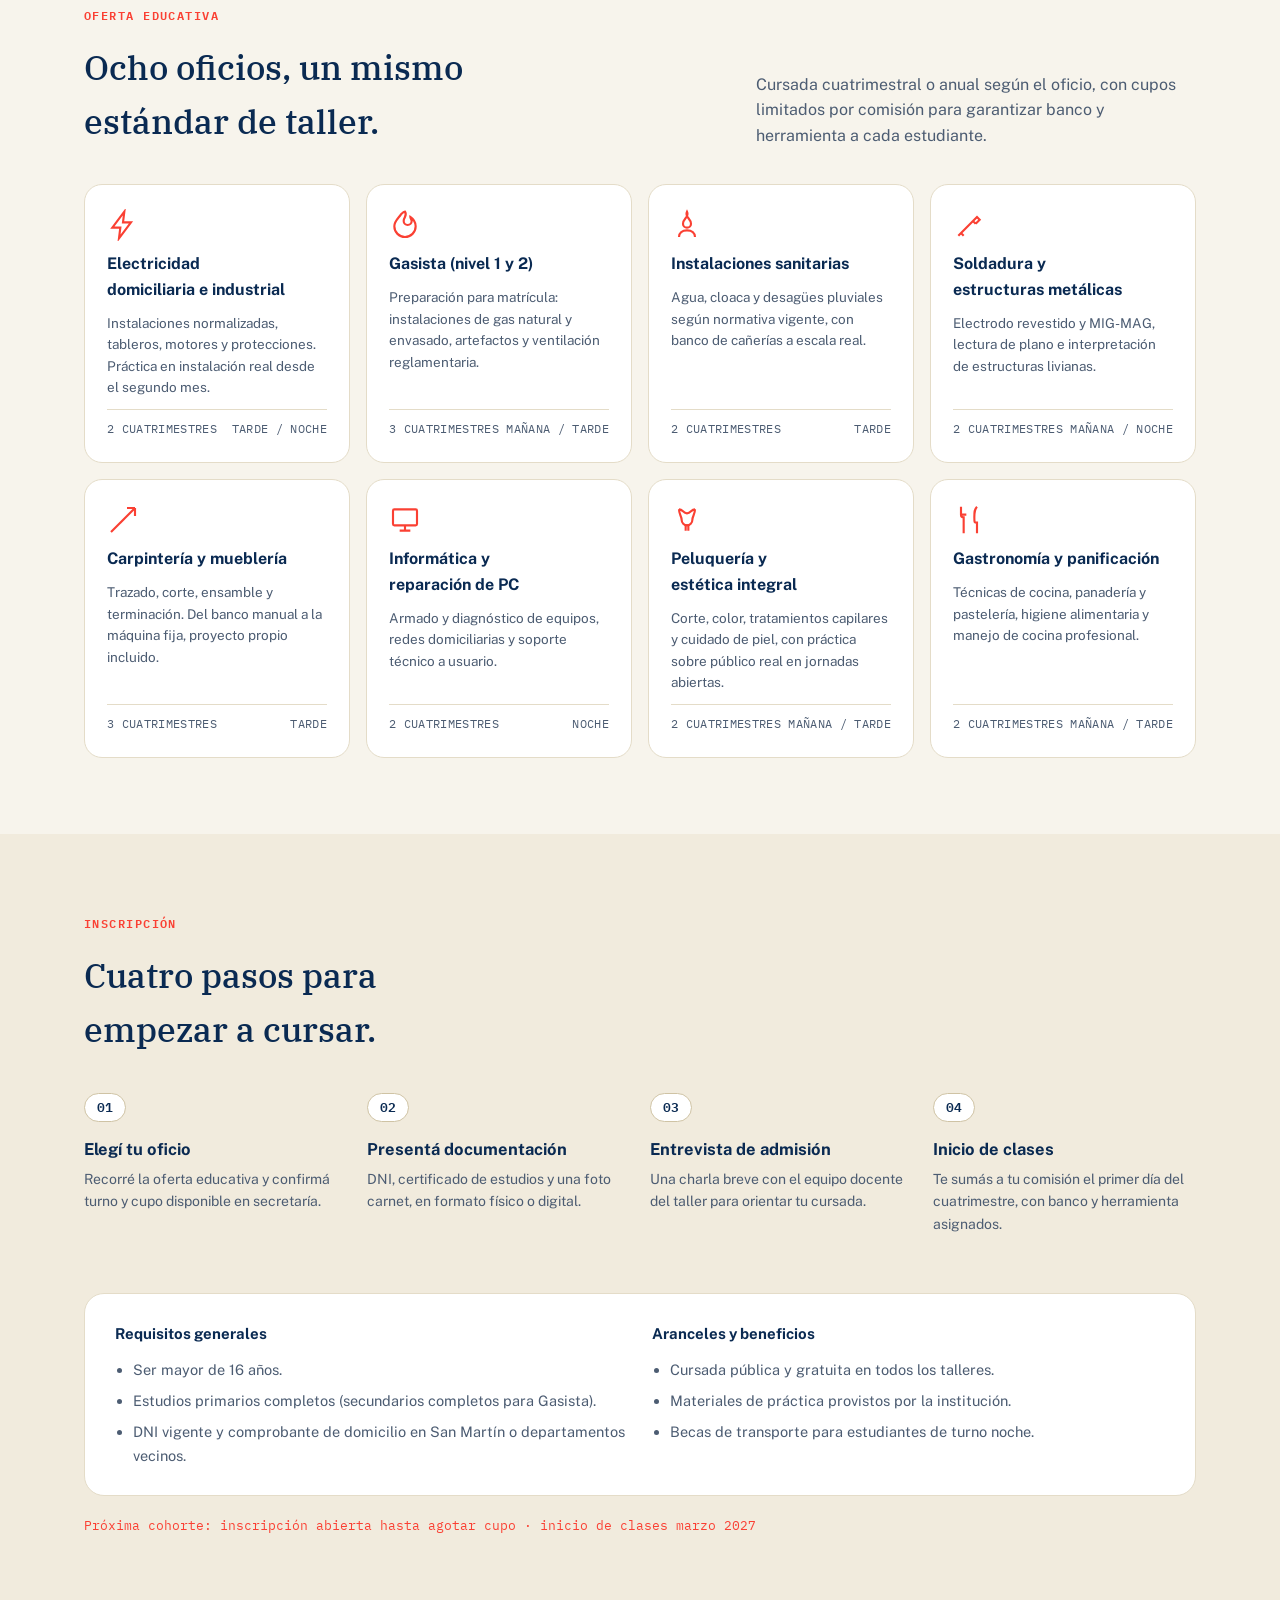
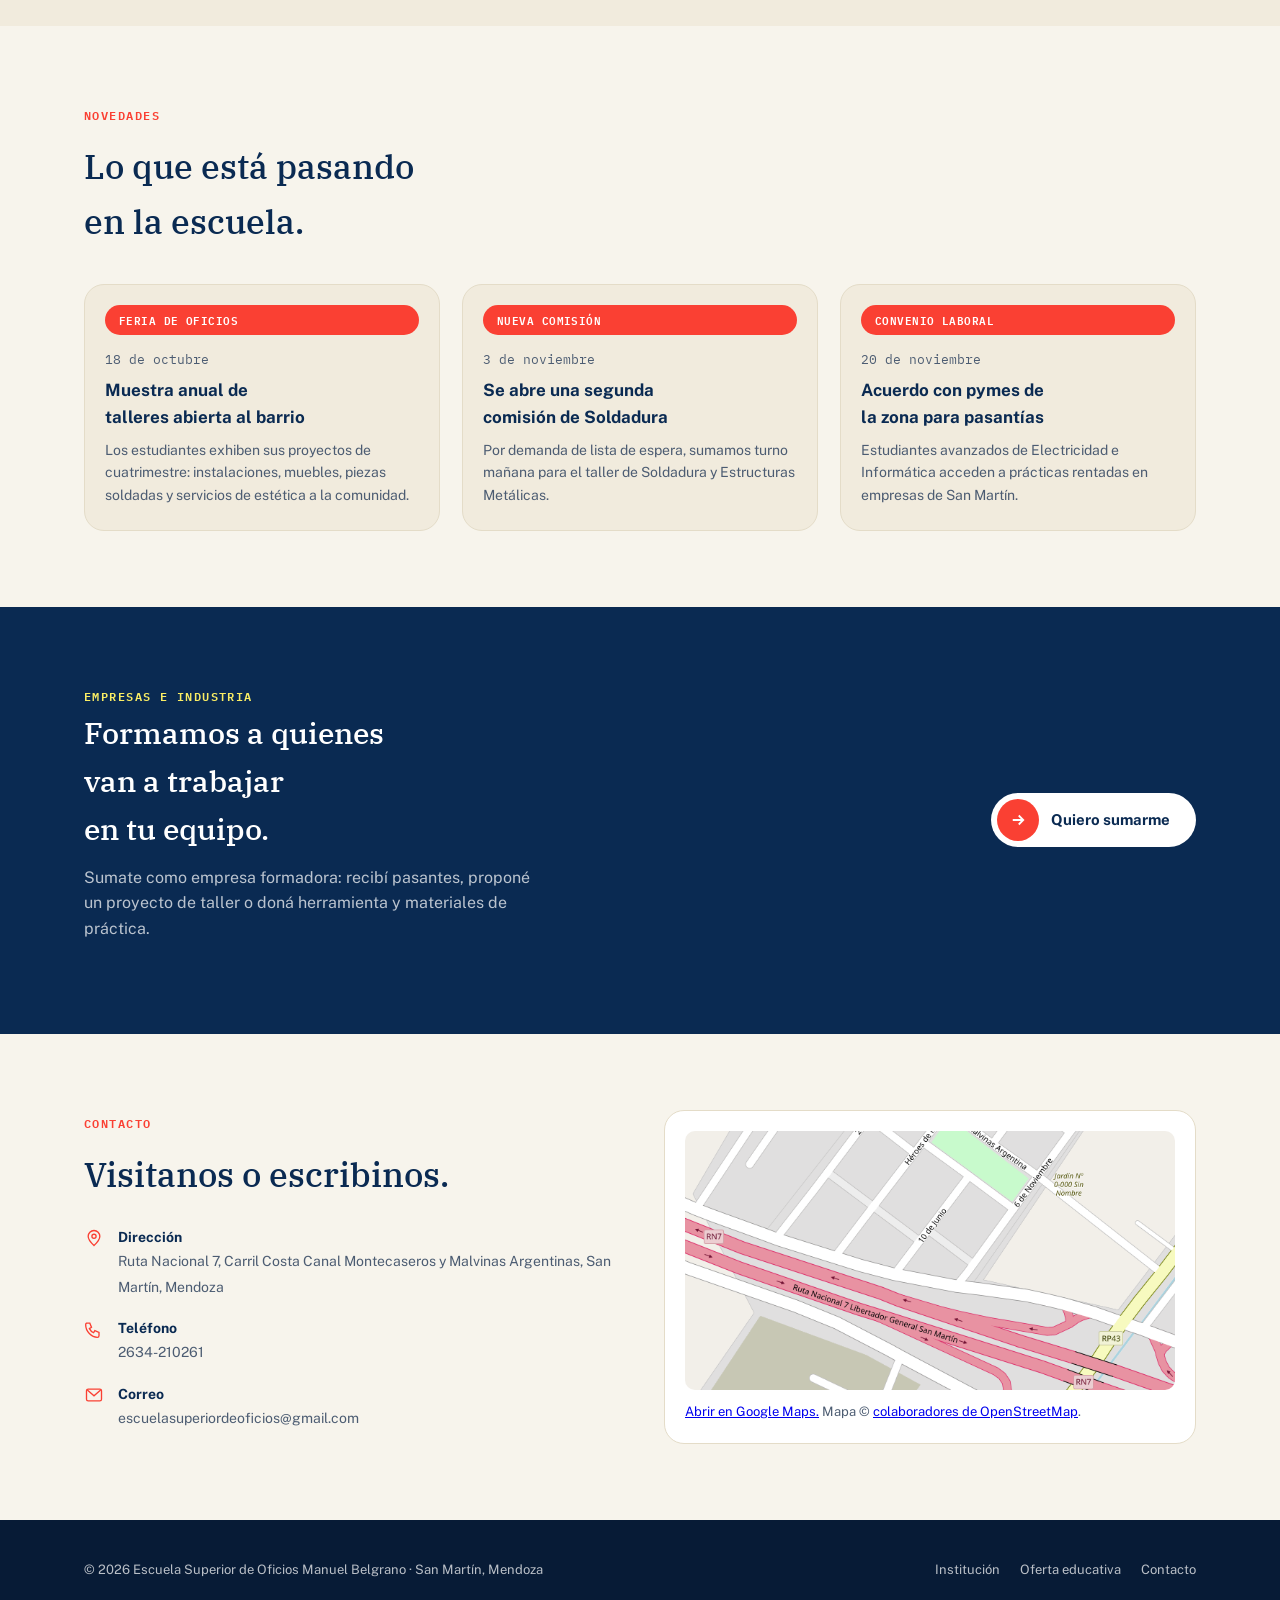
==== commit e7bf63f7: "Corrige la ubicación del sitio a San Martín, Mendoza - Reemplaza las menciones a Buenos Aires y part" ====
--- a/index.html
+++ b/index.html
@@ -4,7 +4,7 @@
 <meta charset="UTF-8">
 <meta name="viewport" content="width=device-width, initial-scale=1.0">
 <title>Escuela Superior de Oficios Manuel Belgrano</title>
-<meta name="description" content="Sitio institucional de la Escuela Superior de Oficios Manuel Belgrano, San Martín, Provincia de Buenos Aires.">
+<meta name="description" content="Sitio institucional de la Escuela Superior de Oficios Manuel Belgrano, San Martín, Mendoza.">
 <link rel="preconnect" href="https://fonts.googleapis.com">
 <link rel="preconnect" href="https://fonts.gstatic.com" crossorigin>
 <link href="https://fonts.googleapis.com/css2?family=IBM+Plex+Serif:wght@400;500;600&family=Public+Sans:wght@400;500;600;700;800&family=IBM+Plex+Mono:wght@500;600&display=swap" rel="stylesheet">
@@ -188,7 +188,9 @@
   .contact-list b{display:block;font-size:14px;}
   .contact-list span{color:var(--ink-soft);font-size:14px;}
   .map-card{border:1px solid var(--line);border-radius:20px;background:var(--surface);padding:20px;}
-  .map-card svg{width:100%;height:auto;border-radius:10px;}
+  .map-card img{display:block;width:100%;height:auto;border-radius:10px;}
+  .map-note{margin:12px 0 0;font-size:13px;color:var(--ink-soft);}
+  .map-note a{text-decoration:underline;}
 
   /* footer */
   footer{background:var(--navy-deep);color:var(--on-navy-soft);padding-block:40px;}
@@ -239,7 +241,7 @@
   <section id="inicio" class="hero">
     <div class="wrap hero-grid">
       <div>
-        <span class="eyebrow">San Martín · Provincia de Buenos Aires</span>
+        <span class="eyebrow">San Martín, Mendoza</span>
         <h1>Un oficio bien aprendido <span class="hl">no se lo lleva nadie.</span></h1>
         <p class="lead">Formación técnico-profesional pública y gratuita en electricidad, gas, soldadura, carpintería, informática, gastronomía y estética. Talleres reales, docentes en actividad y salida laboral desde el primer cuatrimestre.</p>
         <div class="hero-actions">
@@ -387,7 +389,7 @@
           <ul>
             <li>Ser mayor de 16 años.</li>
             <li>Estudios primarios completos (secundarios completos para Gasista).</li>
-            <li>DNI vigente y comprobante de domicilio en San Martín o partidos vecinos.</li>
+            <li>DNI vigente y comprobante de domicilio en San Martín o departamentos vecinos.</li>
           </ul>
         </div>
         <div>
@@ -447,28 +449,21 @@
         <ul class="contact-list">
           <li>
             <svg class="ic" viewBox="0 0 24 24" fill="none" stroke="currentColor" stroke-width="1.6"><path d="M12 21s-7-6.2-7-11a7 7 0 1 1 14 0c0 4.8-7 11-7 11z"/><circle cx="12" cy="10" r="2.5"/></svg>
-            <div><b>Sede San Martín</b><span>Av. Mitre 3450, San Martín, Provincia de Buenos Aires</span></div>
+            <div><b>Dirección</b><span>Ruta Nacional 7, Carril Costa Canal Montecaseros y Malvinas Argentinas, San Martín, Mendoza</span></div>
           </li>
           <li>
             <svg class="ic" viewBox="0 0 24 24" fill="none" stroke="currentColor" stroke-width="1.6"><path d="M3 5h4l2 5-2.5 1.5a11 11 0 0 0 5 5L13 14l5 2v4a2 2 0 0 1-2 2C9 22 2 15 2 7a2 2 0 0 1 1-2z"/></svg>
-            <div><b>Secretaría</b><span>(011) 4752-0198 · lunes a viernes de 8 a 20 hs</span></div>
+            <div><b>Teléfono</b><span>2634-210261</span></div>
           </li>
           <li>
             <svg class="ic" viewBox="0 0 24 24" fill="none" stroke="currentColor" stroke-width="1.6"><rect x="3" y="5" width="18" height="14" rx="2"/><path d="m4 6 8 7 8-7"/></svg>
-            <div><b>Inscripciones</b><span>inscripciones@esomanuelbelgrano.edu.ar</span></div>
+            <div><b>Correo</b><span>escuelasuperiordeoficios@gmail.com</span></div>
           </li>
         </ul>
       </div>
       <div class="map-card">
-        <svg viewBox="0 0 400 260" xmlns="http://www.w3.org/2000/svg" role="img" aria-label="Croquis de ubicación de la escuela sobre Av. Mitre">
-          <rect x="0" y="0" width="400" height="260" fill="var(--surface-2)" rx="4"/>
-          <rect x="0" y="120" width="400" height="20" fill="var(--surface)"/>
-          <rect x="180" y="0" width="20" height="260" fill="var(--surface)"/>
-          <rect x="150" y="95" width="90" height="70" fill="#fff" stroke="var(--navy)" stroke-width="2"/>
-          <circle cx="195" cy="130" r="6" fill="var(--coral)"/>
-          <text x="20" y="115" font-family="IBM Plex Mono, monospace" font-size="12" fill="var(--ink-soft)">Av. Mitre</text>
-          <text x="205" y="20" font-family="IBM Plex Mono, monospace" font-size="12" fill="var(--ink-soft)">Calle San Lorenzo</text>
-        </svg>
+        <a href="https://maps.app.goo.gl/pQHhha6Wo8KsavF47"><img src="canvas-design/assets/mapa-osm-escuela.png" alt="Mapa con la ubicación de la escuela sobre la Ruta Nacional 7, en San Martín, Mendoza"></a>
+        <p class="map-note"><a href="https://maps.app.goo.gl/pQHhha6Wo8KsavF47">Abrir en Google Maps.</a> Mapa © <a href="https://www.openstreetmap.org/copyright">colaboradores de OpenStreetMap</a>.</p>
       </div>
     </div>
   </section>
@@ -476,7 +471,7 @@
 
 <footer>
   <div class="wrap footer-inner">
-    <p>© 2026 Escuela Superior de Oficios Manuel Belgrano · San Martín, Buenos Aires</p>
+    <p>© 2026 Escuela Superior de Oficios Manuel Belgrano · San Martín, Mendoza</p>
     <div class="footer-links">
       <a href="#institucion">Institución</a>
       <a href="#oferta">Oferta educativa</a>
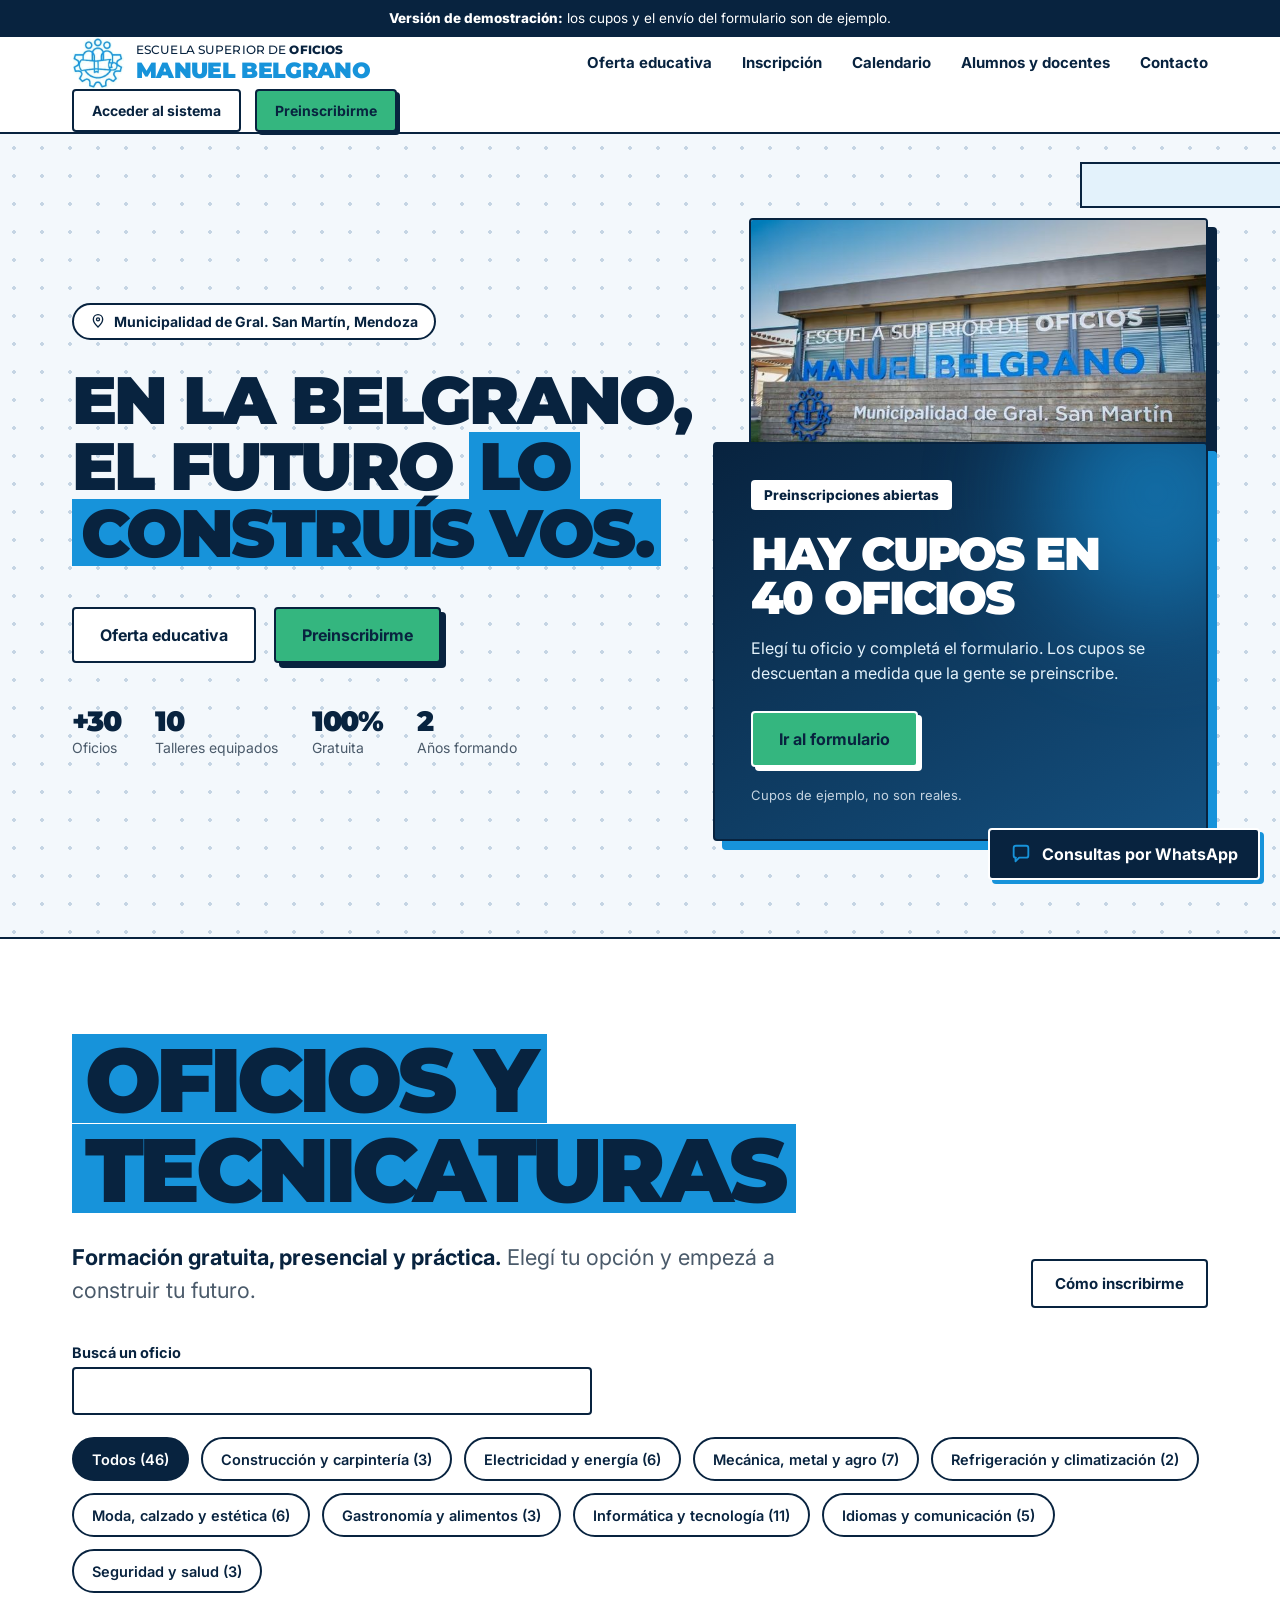
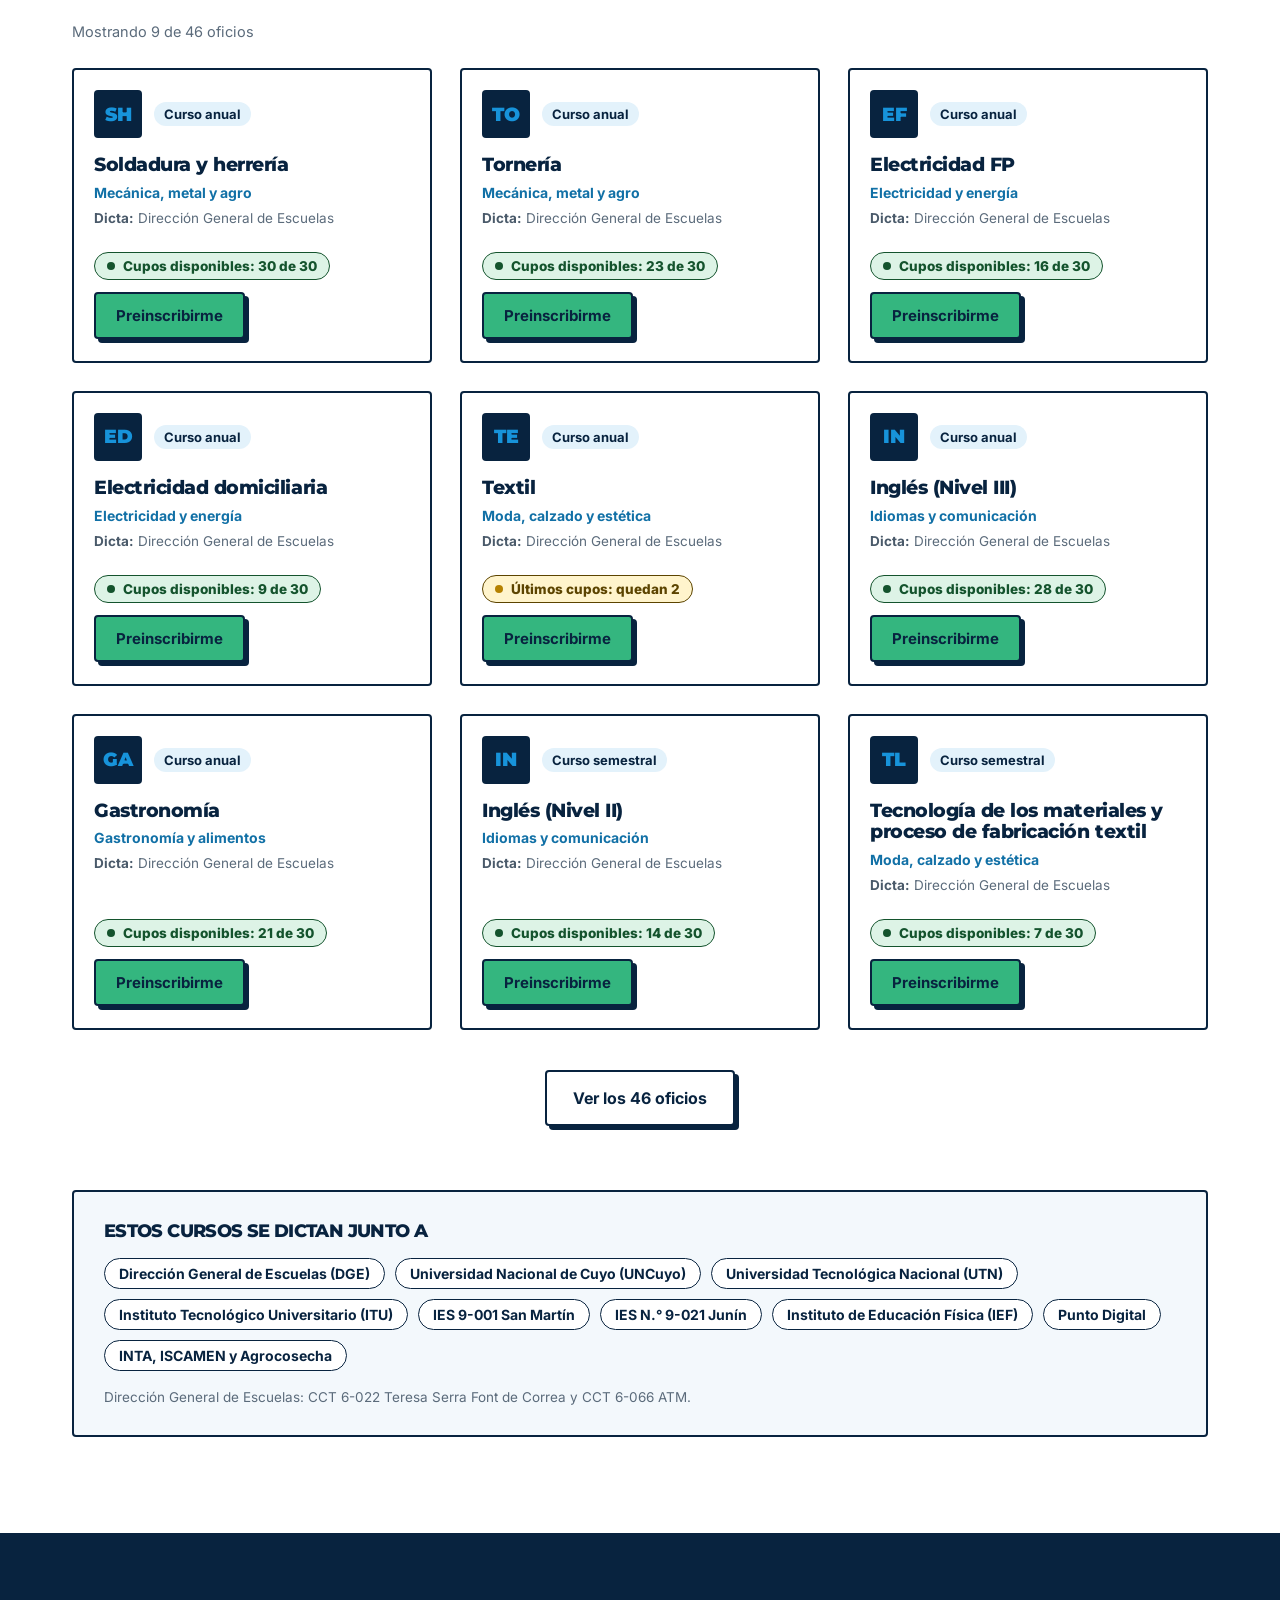
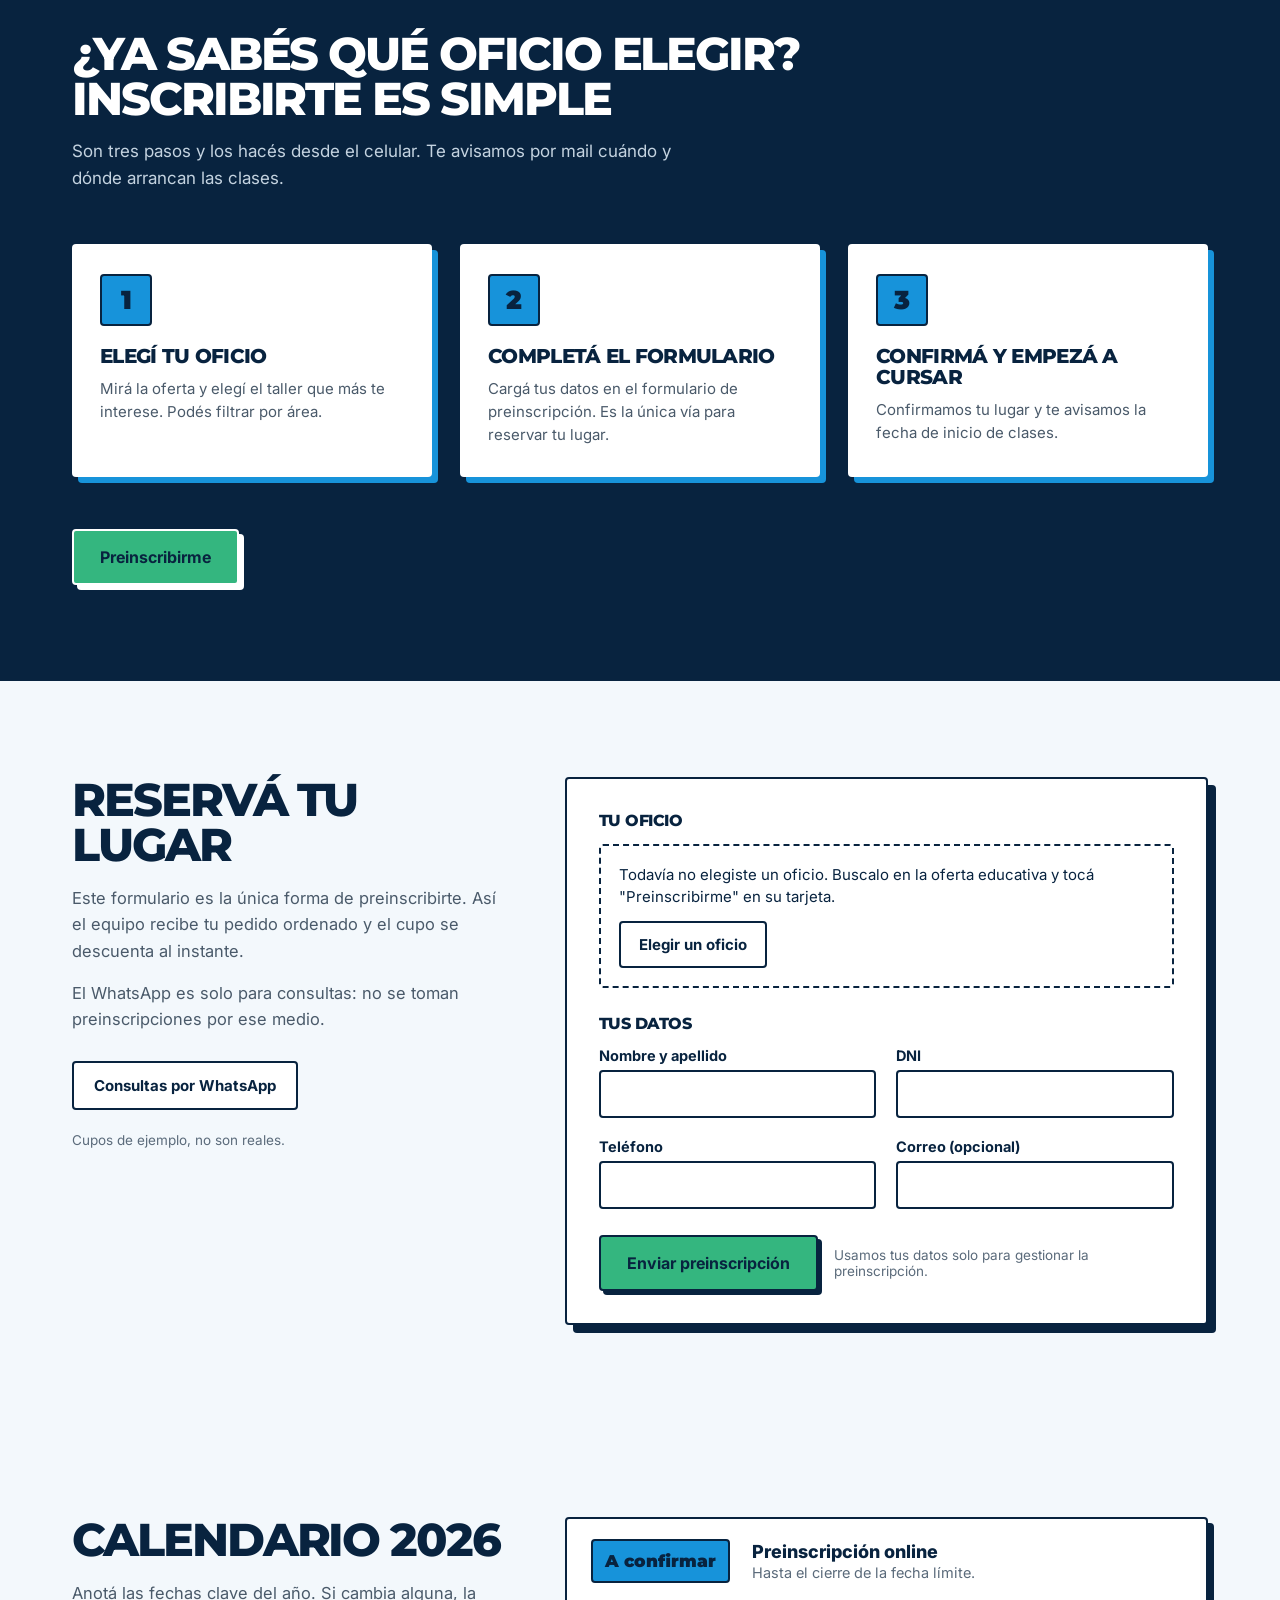
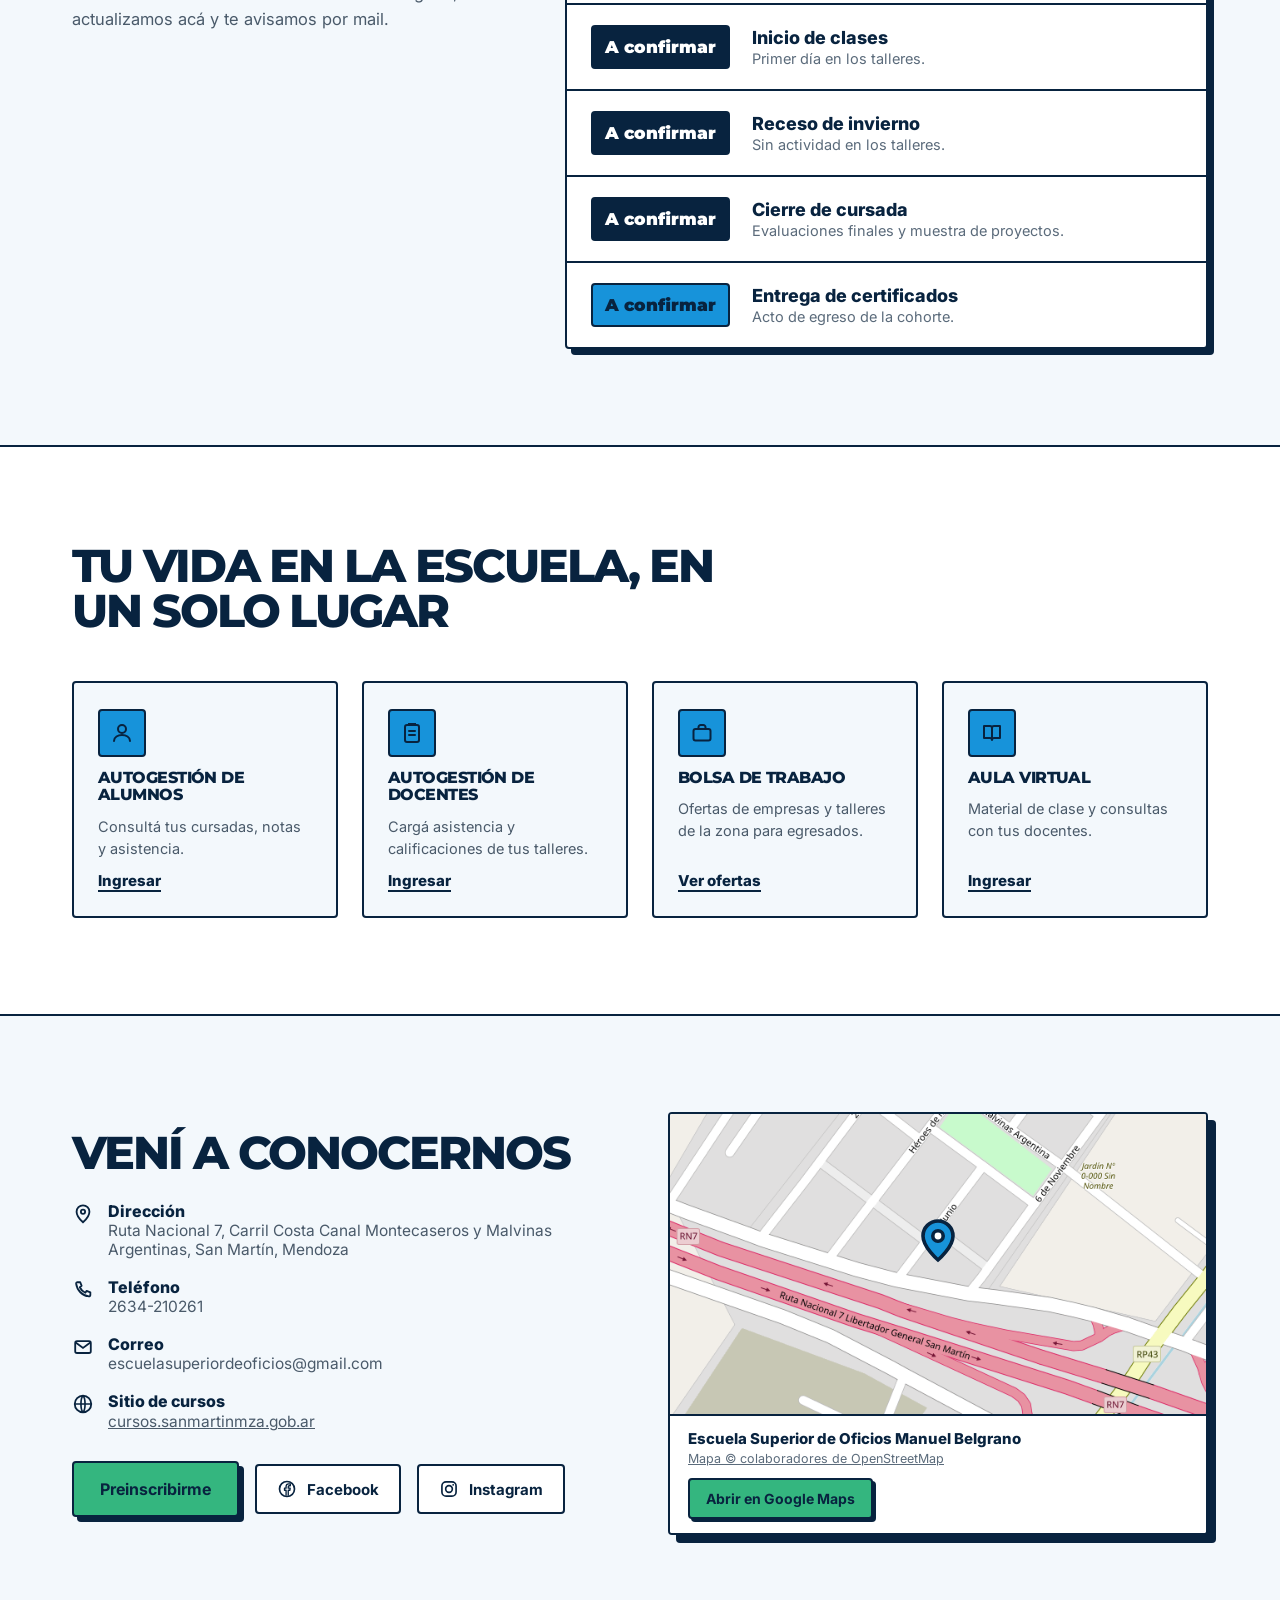
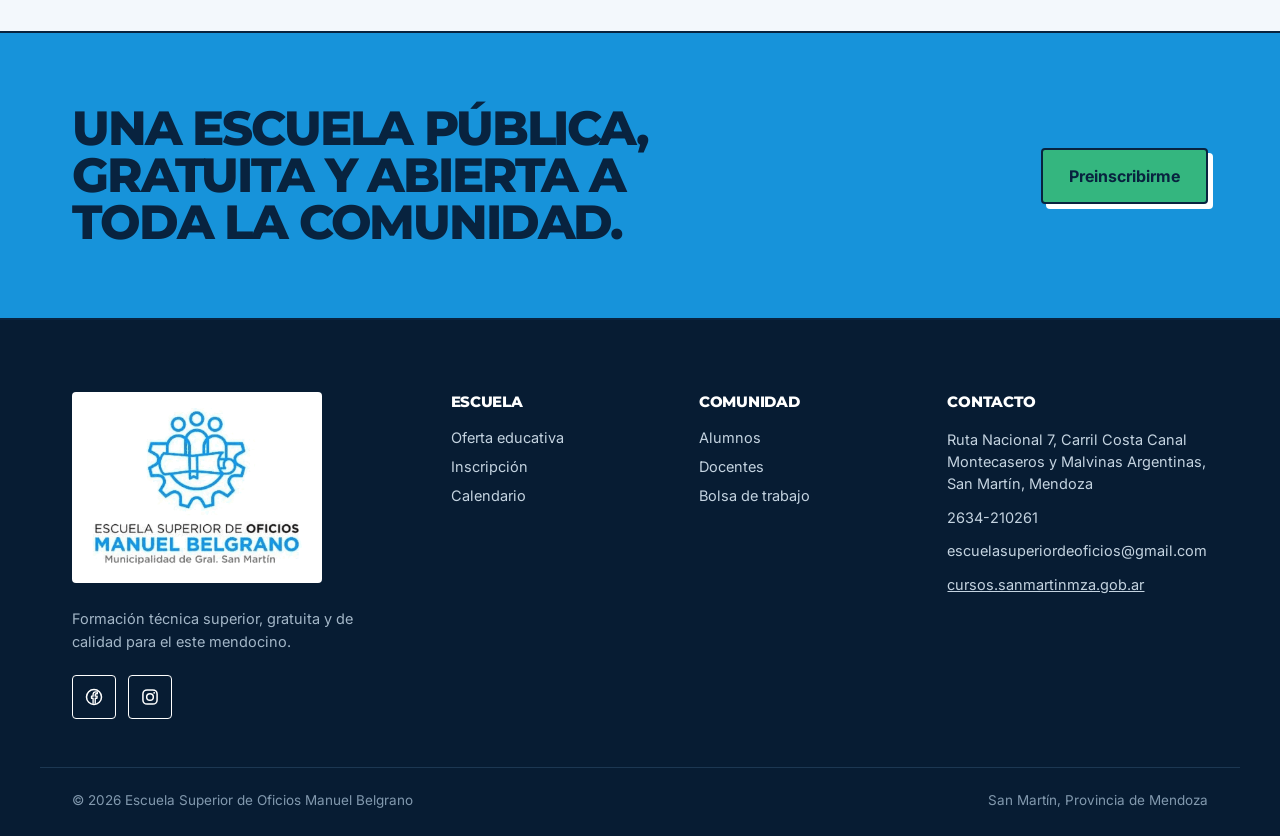
==== commit 5e951859: "Convierte Home v2 en el sitio real (HTML, CSS y JS estático) - Reemplaza la versión anterior de inde" ====
--- a/index.html
+++ b/index.html
@@ -1,505 +1,425 @@
 <!doctype html>
 <html lang="es">
 <head>
-<meta charset="UTF-8">
-<meta name="viewport" content="width=device-width, initial-scale=1.0">
-<title>Escuela Superior de Oficios Manuel Belgrano</title>
-<meta name="description" content="Sitio institucional de la Escuela Superior de Oficios Manuel Belgrano, San Martín, Mendoza.">
+<meta charset="utf-8">
+<meta name="viewport" content="width=device-width, initial-scale=1">
+<title>Escuela Superior de Oficios Manuel Belgrano | San Martín, Mendoza</title>
+<meta name="description" content="Formación técnica superior, gratuita y de calidad para el este mendocino. Oferta de oficios y tecnicaturas, preinscripción online y contacto.">
+<meta name="theme-color" content="#08233F">
+<meta property="og:title" content="Escuela Superior de Oficios Manuel Belgrano">
+<meta property="og:description" content="Oficios y tecnicaturas gratuitos, presenciales y prácticos en San Martín, Mendoza.">
+<meta property="og:type" content="website">
+<link rel="icon" type="image/png" href="assets/logo-emblema.png">
 <link rel="preconnect" href="https://fonts.googleapis.com">
 <link rel="preconnect" href="https://fonts.gstatic.com" crossorigin>
-<link href="https://fonts.googleapis.com/css2?family=IBM+Plex+Serif:wght@400;500;600&family=Public+Sans:wght@400;500;600;700;800&family=IBM+Plex+Mono:wght@500;600&display=swap" rel="stylesheet">
-<style>
-  :root{
-    --paper:#F7F4EC;
-    --surface:#FFFFFF;
-    --surface-2:#F1EBDD;
-    --ink:#0A2A52;
-    --ink-soft:#4C5C72;
-    --line:#E4DCC8;
-    --line-strong:#CFC3A4;
-    --navy:#0A2A52;
-    --navy-deep:#071B36;
-    --coral:#FA4033;
-    --coral-deep:#D22E22;
-    --yellow:#FAED64;
-    --on-navy:#FFFFFF;
-    --on-navy-soft:rgba(255,255,255,.72);
-    --font-display:'IBM Plex Serif',Georgia,serif;
-    --font-body:'Public Sans',system-ui,-apple-system,sans-serif;
-    --font-mono:'IBM Plex Mono',ui-monospace,monospace;
-  }
-  @media (prefers-color-scheme: dark){
-    :root:not([data-theme="light"]){
-      --paper:#0B1520;
-      --surface:#121D2C;
-      --surface-2:#16212F;
-      --ink:#EEF1F5;
-      --ink-soft:#A9B4C2;
-      --line:#223347;
-      --line-strong:#2E4460;
-    }
-  }
-  :root[data-theme="dark"]{
-    --paper:#0B1520;
-    --surface:#121D2C;
-    --surface-2:#16212F;
-    --ink:#EEF1F5;
-    --ink-soft:#A9B4C2;
-    --line:#223347;
-    --line-strong:#2E4460;
-  }
-
-  *{box-sizing:border-box;}
-  html{color-scheme:light dark;}
-  body{margin:0;background:var(--paper);color:var(--ink);font-family:var(--font-body);font-size:16px;line-height:1.6;}
-  img{max-width:100%;display:block;}
-  h1,h2,h3{font-family:var(--font-display);font-weight:500;text-wrap:balance;margin:0;}
-  .wrap{max-width:1160px;margin-inline:auto;padding-inline:24px;}
-  section{padding-block:76px;}
-  @media (max-width:640px){section{padding-block:52px;}}
-  .eyebrow{font-family:var(--font-mono);font-size:12px;font-weight:600;letter-spacing:.12em;text-transform:uppercase;color:var(--coral);}
-
-  /* pill buttons */
-  .pill{display:inline-flex;align-items:center;gap:12px;border-radius:999px;text-decoration:none;font-family:var(--font-body);font-weight:700;font-size:15px;cursor:pointer;border:none;}
-  .pill-icon{width:22px;height:22px;flex-shrink:0;}
-  .pill-lg{padding:6px 26px 6px 6px;}
-  .pill-lg .circle{width:42px;height:42px;border-radius:50%;display:flex;align-items:center;justify-content:center;flex-shrink:0;}
-  .pill-lg .circle .pill-icon{color:#fff;width:18px;height:18px;}
-  .pill-white{background:#fff;color:var(--navy);}
-  .pill-white .circle{background:var(--coral);}
-  .pill-solid{background:var(--coral);color:#fff;padding:13px 26px;}
-  .pill-solid:hover{background:var(--coral-deep);}
-  .pill-outline{background:transparent;color:var(--ink);border:1.5px solid var(--line-strong);padding:11px 24px;}
-  .pill-outline:hover{border-color:var(--coral);color:var(--coral);}
-
-  /* announcement bar */
-  .announce{background:var(--navy);color:var(--on-navy);text-align:center;font-size:13.5px;padding:9px 20px;}
-  .announce a{color:var(--yellow);font-weight:700;text-decoration:underline;}
-
-  /* header */
-  header.site-header{position:sticky;top:0;z-index:50;background:var(--surface);border-bottom:1px solid var(--line);}
-  .header-inner{display:flex;align-items:center;justify-content:space-between;gap:20px;padding-block:14px;}
-  .brand{display:flex;align-items:center;gap:11px;text-decoration:none;color:var(--ink);}
-  .brand-name{font-family:var(--font-display);font-weight:600;font-size:16px;line-height:1.2;}
-  .brand-name small{display:block;font-family:var(--font-mono);font-weight:500;font-size:10.5px;letter-spacing:.08em;color:var(--ink-soft);text-transform:uppercase;}
-  nav.main-nav{display:flex;gap:26px;}
-  nav.main-nav a{color:var(--ink-soft);text-decoration:none;font-weight:600;font-size:14.5px;padding-block:4px;border-bottom:2px solid transparent;}
-  nav.main-nav a:hover,nav.main-nav a:focus-visible{color:var(--ink);border-color:var(--coral);}
-  .header-actions{display:flex;align-items:center;gap:14px;}
-  .menu-btn{display:none;background:none;border:1px solid var(--line-strong);border-radius:8px;padding:8px 10px;color:var(--ink);}
-  a:focus-visible,button:focus-visible{outline:2px solid var(--coral);outline-offset:2px;}
-  @media (max-width:900px){
-    nav.main-nav{position:absolute;left:0;right:0;top:100%;background:var(--surface);border-bottom:1px solid var(--line);flex-direction:column;gap:0;padding:8px 24px 16px;display:none;}
-    nav.main-nav.open{display:flex;}
-    nav.main-nav a{padding-block:12px;border-bottom:1px solid var(--line);}
-    .header-actions .pill-outline{display:none;}
-    .menu-btn{display:inline-flex;align-items:center;justify-content:center;}
-  }
-
-  /* hero */
-  .hero{background:var(--navy);position:relative;overflow:hidden;padding-block:0;}
-  .hero-grid{display:grid;grid-template-columns:1.1fr .9fr;align-items:center;gap:40px;padding-block:64px;position:relative;z-index:1;}
-  @media (max-width:900px){.hero-grid{grid-template-columns:1fr;padding-block:48px;}}
-  .hero .eyebrow{color:var(--yellow);}
-  .hero h1{color:#fff;font-size:clamp(34px,4.8vw,58px);line-height:1.06;margin-top:16px;}
-  .hero h1 .hl{color:var(--yellow);}
-  .hero p.lead{color:var(--on-navy-soft);font-size:18px;max-width:50ch;margin-top:20px;}
-  .hero-actions{display:flex;gap:20px;flex-wrap:wrap;align-items:center;margin-top:30px;}
-  .hero-actions .text-link{color:#fff;font-weight:700;font-size:14.5px;text-decoration:none;border-bottom:2px solid var(--coral);padding-bottom:2px;}
-  .hero-illustration{position:relative;}
-  .hero-illustration svg{width:100%;height:auto;}
-
-  /* strip */
-  .strip{background:var(--surface-2);border-bottom:1px solid var(--line);padding-block:26px;}
-  .strip .wrap{display:flex;align-items:center;gap:14px;flex-wrap:wrap;justify-content:space-between;}
-  .strip-tag{display:flex;align-items:center;gap:12px;font-family:var(--font-mono);font-size:13.5px;color:var(--ink-soft);}
-  .strip-tag svg{width:26px;height:26px;color:var(--coral);}
-  .strip-pills{display:flex;flex-wrap:wrap;gap:10px;}
-  .strip-pills a{background:var(--surface);border:1px solid var(--line-strong);color:var(--ink);text-decoration:none;font-size:13px;font-weight:600;padding:8px 16px;border-radius:999px;}
-  .strip-pills a:hover{border-color:var(--coral);color:var(--coral);}
-
-  /* stats */
-  .stats-grid{display:grid;grid-template-columns:repeat(4,1fr);border-left:1px solid var(--line);}
-  @media (max-width:760px){.stats-grid{grid-template-columns:repeat(2,1fr);}}
-  .stat{padding:28px 22px;border-right:1px solid var(--line);border-top:1px solid var(--line);}
-  .stat b{display:block;font-family:var(--font-display);font-size:36px;font-weight:600;color:var(--navy);}
-  .stat span{font-size:13.5px;color:var(--ink-soft);}
-
-  /* about */
-  .about-grid{display:grid;grid-template-columns:.85fr 1.15fr;gap:56px;}
-  @media (max-width:900px){.about-grid{grid-template-columns:1fr;}}
-  .about h2{font-size:34px;margin-top:12px;}
-  .about p{color:var(--ink-soft);margin-top:16px;max-width:56ch;}
-  .value-list{list-style:none;margin:24px 0 0;padding:0;display:flex;flex-direction:column;gap:14px;}
-  .value-list li{display:grid;grid-template-columns:auto 1fr;gap:16px;padding:20px;background:var(--surface);border:1px solid var(--line);border-radius:16px;}
-  .value-list .num{font-family:var(--font-mono);color:var(--coral);font-weight:600;font-size:14px;}
-  .value-list h3{font-size:15.5px;font-family:var(--font-body);font-weight:700;margin-bottom:4px;}
-  .value-list p{margin:0;font-size:14px;max-width:none;}
-
-  /* offerings */
-  .section-head{display:flex;justify-content:space-between;align-items:flex-end;gap:24px;flex-wrap:wrap;margin-bottom:36px;}
-  .section-head h2{font-size:34px;margin-top:12px;max-width:20ch;}
-  .section-head p{color:var(--ink-soft);max-width:44ch;margin:0;}
-  .offer-grid{display:grid;grid-template-columns:repeat(4,1fr);gap:16px;}
-  @media (max-width:920px){.offer-grid{grid-template-columns:repeat(2,1fr);}}
-  @media (max-width:520px){.offer-grid{grid-template-columns:1fr;}}
-  .offer-card{background:var(--surface);border:1px solid var(--line);border-radius:18px;padding:24px 22px;display:flex;flex-direction:column;gap:10px;min-height:212px;}
-  .offer-icon{width:32px;height:32px;color:var(--coral);}
-  .offer-card h3{font-family:var(--font-body);font-weight:700;font-size:16px;}
-  .offer-card p{color:var(--ink-soft);font-size:13.5px;margin:0;flex:1;}
-  .offer-meta{display:flex;justify-content:space-between;font-family:var(--font-mono);font-size:11.5px;color:var(--ink-soft);border-top:1px solid var(--line);padding-top:10px;text-transform:uppercase;letter-spacing:.03em;}
-
-  /* enrollment */
-  .enroll{background:var(--surface-2);}
-  .steps{display:grid;grid-template-columns:repeat(4,1fr);gap:20px;margin-top:8px;}
-  @media (max-width:860px){.steps{grid-template-columns:repeat(2,1fr);}}
-  @media (max-width:520px){.steps{grid-template-columns:1fr;}}
-  .step .step-num{font-family:var(--font-mono);font-size:13px;font-weight:600;color:var(--navy);background:#fff;border:1px solid var(--line-strong);border-radius:20px;padding:3px 12px;display:inline-block;}
-  .step h3{font-size:16.5px;margin-top:14px;font-family:var(--font-body);font-weight:700;}
-  .step p{color:var(--ink-soft);font-size:14px;margin-top:6px;}
-  .req-box{margin-top:44px;background:var(--surface);border:1px solid var(--line);border-radius:20px;padding:28px 30px;display:grid;grid-template-columns:1fr 1fr;gap:24px;}
-  @media (max-width:640px){.req-box{grid-template-columns:1fr;}}
-  .req-box h3{font-size:15px;font-family:var(--font-body);font-weight:700;margin-bottom:12px;}
-  .req-box ul{margin:0;padding-left:18px;color:var(--ink-soft);font-size:14.5px;display:flex;flex-direction:column;gap:8px;}
-  .cohort-line{font-family:var(--font-mono);font-size:13px;color:var(--coral);margin-top:20px;}
-
-  /* news */
-  .news-grid{display:grid;grid-template-columns:repeat(3,1fr);gap:22px;}
-  @media (max-width:860px){.news-grid{grid-template-columns:1fr;}}
-  .news-card{border:1px solid var(--line);border-radius:20px;overflow:hidden;background:var(--surface-2);display:flex;flex-direction:column;}
-  .news-tag{display:inline-flex;background:var(--coral);color:#fff;font-family:var(--font-mono);font-size:11px;font-weight:600;letter-spacing:.04em;text-transform:uppercase;padding:6px 14px;border-radius:999px;margin:20px 20px 0;}
-  .news-card .body{padding:14px 20px 24px;flex:1;display:flex;flex-direction:column;gap:8px;}
-  .news-card time{font-family:var(--font-mono);font-size:12.5px;color:var(--ink-soft);}
-  .news-card h3{font-size:17px;font-family:var(--font-body);font-weight:700;}
-  .news-card p{color:var(--ink-soft);font-size:14px;margin:0;}
-
-  /* partner banner */
-  .partner{background:var(--navy);color:#fff;}
-  .partner-inner{display:flex;justify-content:space-between;align-items:center;gap:32px;flex-wrap:wrap;}
-  .partner h2{color:#fff;font-size:30px;max-width:18ch;}
-  .partner p{color:var(--on-navy-soft);max-width:46ch;margin-top:12px;}
-
-  /* contact */
-  .contact-grid{display:grid;grid-template-columns:1fr 1fr;gap:48px;}
-  @media (max-width:860px){.contact-grid{grid-template-columns:1fr;}}
-  .contact-list{list-style:none;margin:24px 0 0;padding:0;display:flex;flex-direction:column;gap:18px;}
-  .contact-list li{display:flex;gap:14px;align-items:flex-start;}
-  .contact-list .ic{width:20px;height:20px;flex-shrink:0;color:var(--coral);margin-top:2px;}
-  .contact-list b{display:block;font-size:14px;}
-  .contact-list span{color:var(--ink-soft);font-size:14px;}
-  .map-card{border:1px solid var(--line);border-radius:20px;background:var(--surface);padding:20px;}
-  .map-card img{display:block;width:100%;height:auto;border-radius:10px;}
-  .map-note{margin:12px 0 0;font-size:13px;color:var(--ink-soft);}
-  .map-note a{text-decoration:underline;}
-
-  /* footer */
-  footer{background:var(--navy-deep);color:var(--on-navy-soft);padding-block:40px;}
-  .footer-inner{display:flex;justify-content:space-between;align-items:center;gap:16px;flex-wrap:wrap;}
-  .footer-inner p{margin:0;font-size:13px;}
-  .footer-links{display:flex;gap:20px;}
-  .footer-links a{color:var(--on-navy-soft);text-decoration:none;font-size:13px;}
-  .footer-links a:hover{color:var(--yellow);}
-
-  @media (prefers-reduced-motion: no-preference){
-    .reveal{opacity:0;transform:translateY(14px);transition:opacity .5s ease,transform .5s ease;}
-    .reveal.in{opacity:1;transform:none;}
-  }
-</style>
+<link href="https://fonts.googleapis.com/css2?family=Montserrat:wght@500;700;800;900&family=Inter:wght@400;500;600;700;800&display=swap" rel="stylesheet">
+<link rel="stylesheet" href="styles.css">
 </head>
 <body>
-
-<div class="announce">Inscripción 2027 abierta · <a href="#inscripcion">Anotate antes de agotar el cupo</a></div>
-
-<header class="site-header">
-  <div class="wrap header-inner">
-    <a href="#inicio" class="brand">
-      <svg width="38" height="38" viewBox="0 0 40 40" fill="none" xmlns="http://www.w3.org/2000/svg" aria-hidden="true">
-        <rect x="1" y="1" width="38" height="38" rx="10" fill="var(--navy)"/>
-        <circle cx="20" cy="20" r="7" fill="none" stroke="#fff" stroke-width="2.4"/>
-        <path d="M20 12.4 21.6 15.6 25 16.1 22.5 18.6 23.1 22 20 20.4 16.9 22 17.5 18.6 15 16.1 18.4 15.6 Z" fill="var(--coral)"/>
-      </svg>
-      <span class="brand-name">Manuel Belgrano<small>Escuela Superior de Oficios</small></span>
-    </a>
-    <button class="menu-btn" id="menuBtn" aria-label="Abrir menú" aria-expanded="false">
-      <svg width="20" height="20" viewBox="0 0 24 24" fill="none" stroke="currentColor" stroke-width="2"><path d="M3 6h18M3 12h18M3 18h18"/></svg>
-    </button>
-    <nav class="main-nav" id="mainNav">
-      <a href="#institucion">Institución</a>
-      <a href="#oferta">Oferta educativa</a>
-      <a href="#inscripcion">Inscripción</a>
-      <a href="#novedades">Novedades</a>
-      <a href="#contacto">Contacto</a>
-    </nav>
-    <div class="header-actions">
-      <a href="#contacto" class="pill pill-outline">Contacto</a>
-      <a href="#inscripcion" class="pill pill-solid">Inscribite</a>
-    </div>
-  </div>
-</header>
-
-<main>
-  <section id="inicio" class="hero">
-    <div class="wrap hero-grid">
-      <div>
-        <span class="eyebrow">San Martín, Mendoza</span>
-        <h1>Un oficio bien aprendido <span class="hl">no se lo lleva nadie.</span></h1>
-        <p class="lead">Formación técnico-profesional pública y gratuita en electricidad, gas, soldadura, carpintería, informática, gastronomía y estética. Talleres reales, docentes en actividad y salida laboral desde el primer cuatrimestre.</p>
-        <div class="hero-actions">
-          <a href="#inscripcion" class="pill pill-lg pill-white">
-            <span class="circle"><svg class="pill-icon" viewBox="0 0 24 24" fill="none" stroke="currentColor" stroke-width="2.4"><path d="M5 12h14M13 6l6 6-6 6"/></svg></span>
-            Conocé la escuela
+<a class="skip" href="#contenido">Saltar al contenido</a>
+<div id="demo-banner" class="demo-banner" hidden><strong>Versión de demostración:</strong> los cupos y el envío del formulario son de ejemplo.</div>
+
+  <header style="position: sticky; top: 0; z-index: 40; background: #FFFFFF; border-bottom: 2px solid var(--navy);">
+    <div class="wrap header-bar">
+      <a href="#inicio" style="display: flex; align-items: center; gap: 12px;">
+        <img src="assets/logo-emblema.png" alt="" style="display: block; width: 52px; height: 52px; object-fit: contain;">
+        <span style="display: flex; flex-direction: column; gap: 4px; line-height: 1;">
+          <span class="brand-kicker" style="font-family: 'Montserrat', sans-serif; font-weight: 500; text-transform: uppercase; letter-spacing: 0.01em; color: var(--navy);">Escuela Superior de <strong style="font-weight: 800;">Oficios</strong></span>
+          <span class="brand-name" style="font-family: 'Montserrat', sans-serif; font-weight: 900; text-transform: uppercase; letter-spacing: -0.03em; color: var(--accent);">Manuel Belgrano</span>
+        </span>
+      </a>
+
+      <nav class="nav-links" aria-label="Principal" style="align-items: center;">
+        <a href="#oficios" style="font-size: 15px; font-weight: 700;">Oferta educativa</a>
+        <a href="#inscripcion" style="font-size: 15px; font-weight: 700;">Inscripción</a>
+        <a href="#calendario" style="font-size: 15px; font-weight: 700;">Calendario</a>
+        <a href="#sistemas" style="font-size: 15px; font-weight: 700;">Alumnos y docentes</a>
+        <a href="#contacto" style="font-size: 15px; font-weight: 700;">Contacto</a>
+      </nav>
+
+      <div class="header-actions">
+        <a href="#sistemas" class="btn nav-secondary" style="background: #FFFFFF; color: var(--navy); font-size: 14px; padding: 11px 18px;">Acceder al sistema</a>
+        <a href="#preinscripcion" class="btn" style="background: var(--action); color: var(--navy); font-size: 14px; padding: 11px 18px; box-shadow: 3px 3px 0 var(--navy);">Preinscribirme</a>
+      </div>
+    </div>
+  </header>
+
+  <main id="contenido">
+
+  <section id="inicio" class="pegboard" style="position: relative; overflow: hidden; padding: 84px 0 96px;">
+    <div class="decor" style="position: absolute; top: 36px; right: 120px; display: flex; gap: 10px;">
+      <span style="width: 20px; height: 20px; border-radius: 999px; background: var(--accent);"></span>
+      <span style="width: 20px; height: 20px; border-radius: 999px; background: var(--accent);"></span>
+      <span style="width: 20px; height: 20px; border-radius: 999px; background: var(--accent);"></span>
+    </div>
+    <div class="decor" style="position: absolute; top: 28px; right: 0; width: 200px; height: 46px; background: #E3F2FB; border: 2px solid var(--navy); border-right: 0;"></div>
+
+    <div class="wrap hero-grid" style="position: relative;">
+      <div>
+        <span style="display: inline-flex; align-items: center; gap: 8px; background: #FFFFFF; border: 2px solid var(--navy); border-radius: 999px; padding: 8px 16px; font-size: 14px; font-weight: 700; margin-bottom: 28px;">
+          <svg viewBox="0 0 24 24" width="16" height="16" fill="none"><path d="M12 21s7-6.1 7-11.5A7 7 0 105 9.5C5 14.9 12 21 12 21z" stroke="#08233F" stroke-width="2"/><circle cx="12" cy="9.5" r="2.3" stroke="#08233F" stroke-width="2"/></svg>
+          Municipalidad de Gral. San Martín, Mendoza
+        </span>
+        <h1 style="font-size: clamp(40px, 5.2vw, 68px); line-height: 1; color: var(--navy); margin-bottom: 40px;">En la Belgrano, el futuro <span class="hl" style="background-image: linear-gradient(transparent 8%, var(--accent) 8%, var(--accent) 90%, transparent 90%);">lo construís vos.</span></h1>
+        <div style="display: flex; gap: 18px; flex-wrap: wrap; margin-bottom: 44px;">
+          <a href="#oficios" class="btn" style="background: #FFFFFF; color: var(--navy);">Oferta educativa</a>
+          <a href="#preinscripcion" class="btn" style="background: var(--action); color: var(--navy); box-shadow: 5px 5px 0 var(--navy);">Preinscribirme</a>
+        </div>
+        <div class="ind-row" aria-label="Indicadores de la escuela">
+          <div><div style="font-family: 'Montserrat', sans-serif; font-weight: 900; font-size: 28px; line-height: 1; letter-spacing: -0.04em;">+30</div><div style="font-size: 14px; color: #4A5A6A; margin-top: 4px;">Oficios</div></div>
+          <div><div style="font-family: 'Montserrat', sans-serif; font-weight: 900; font-size: 28px; line-height: 1; letter-spacing: -0.04em;">10</div><div style="font-size: 14px; color: #4A5A6A; margin-top: 4px;">Talleres equipados</div></div>
+          <div><div style="font-family: 'Montserrat', sans-serif; font-weight: 900; font-size: 28px; line-height: 1; letter-spacing: -0.04em;">100%</div><div style="font-size: 14px; color: #4A5A6A; margin-top: 4px;">Gratuita</div></div>
+          <div><div style="font-family: 'Montserrat', sans-serif; font-weight: 900; font-size: 28px; line-height: 1; letter-spacing: -0.04em;">2</div><div style="font-size: 14px; color: #4A5A6A; margin-top: 4px;">Años formando</div></div>
+        </div>
+      </div>
+
+      <div>
+      <div style="border: 2px solid var(--navy); border-radius: 4px; box-shadow: 9px 9px 0 var(--navy); overflow: hidden; line-height: 0; background: #DDE7EF;">
+        <img src="assets/frente-escuela.jpg" alt="Frente de la Escuela Superior de Oficios Manuel Belgrano, con el cartel del nombre y la leyenda Municipalidad de Gral. San Martín" style="display: block; width: 100%; aspect-ratio: 16 / 10; object-fit: cover;">
+      </div>
+      <div class="on-dark hero-card" style="position: relative; overflow: hidden; border: 2px solid var(--navy); border-radius: 4px; background: linear-gradient(150deg, var(--navy), #14507F); box-shadow: 9px 9px 0 var(--accent); padding: 36px;">
+        <div style="position: absolute; right: -70px; top: -70px; width: 240px; height: 240px; border-radius: 999px; background: var(--accent); filter: blur(56px); opacity: 0.6;"></div>
+        <div style="position: relative;">
+          <div id="promo-cupos">
+            <span style="display: inline-block; background: #FFFFFF; color: var(--navy); font-size: 13.5px; font-weight: 800; padding: 7px 13px; border-radius: 4px; margin-bottom: 22px;">Preinscripciones abiertas</span>
+            <h2 id="promo-titulo" style="font-size: clamp(32px, 3.6vw, 48px); line-height: 0.95; font-weight: 900; color: #FFFFFF; margin-bottom: 16px;">Elegí tu oficio</h2>
+            <p style="font-size: 16px; line-height: 1.55; color: #E3F2FB; max-width: 40ch; margin-bottom: 26px;">Elegí tu oficio y completá el formulario. Los cupos se descuentan a medida que la gente se preinscribe.</p>
+            <div id="promo-fecha" hidden style="background: rgba(255,255,255,0.1); border: 1.5px solid rgba(255,255,255,0.35); border-radius: 4px; padding: 14px 16px; margin-bottom: 26px;">
+              <div style="font-size: 13px; font-weight: 600; color: #E3F2FB;">Fecha límite</div>
+              <div id="promo-fecha-valor" style="font-size: 17px; font-weight: 800; color: #FFFFFF; margin-top: 2px;"></div>
+            </div>
+            <a href="#preinscripcion" class="btn" style="background: var(--action); color: var(--navy); border-color: #FFFFFF; box-shadow: 4px 4px 0 #FFFFFF;">Ir al formulario</a>
+          </div>
+          <div id="promo-sin-cupos" hidden>
+            <span style="display: inline-block; background: #FFFFFF; color: var(--navy); font-size: 13.5px; font-weight: 800; padding: 7px 13px; border-radius: 4px; margin-bottom: 22px;">Cupos completos</span>
+            <h2 style="font-size: clamp(32px, 3.6vw, 48px); line-height: 0.95; font-weight: 900; color: #FFFFFF; margin-bottom: 16px;">Por ahora no hay cupos</h2>
+            <p style="font-size: 16px; line-height: 1.55; color: #E3F2FB; max-width: 40ch; margin-bottom: 26px;">Todos los oficios en cursada están completos. Anotate en la lista de espera y te avisamos si se libera un lugar.</p>
+            <div id="promo-apertura" hidden style="background: rgba(255,255,255,0.1); border: 1.5px solid rgba(255,255,255,0.35); border-radius: 4px; padding: 14px 16px; margin-bottom: 26px;">
+              <div style="font-size: 13px; font-weight: 600; color: #E3F2FB;">Próxima apertura</div>
+              <div id="promo-apertura-valor" style="font-size: 17px; font-weight: 800; color: #FFFFFF; margin-top: 2px;"></div>
+            </div>
+            <a href="#preinscripcion" class="btn" style="background: var(--action); color: var(--navy); border-color: #FFFFFF; box-shadow: 4px 4px 0 #FFFFFF;">Anotarme en lista de espera</a>
+          </div>
+          <p id="cupos-actualizado-hero" hidden style="font-size: 13px; color: #C4D3E0; margin-top: 20px;"></p>
+        </div>
+      </div>
+      </div>
+    </div>
+  </section>
+
+  <section id="oficios" style="background: #FFFFFF; padding: 96px 0; border-top: 2px solid var(--navy); border-bottom: 2px solid var(--navy);">
+    <div class="wrap">
+      <div style="display: flex; align-items: flex-end; justify-content: space-between; flex-wrap: wrap; gap: 24px; margin-bottom: 36px;">
+        <div style="max-width: 900px;">
+          <h2 style="font-size: clamp(44px, 7vw, 92px); line-height: 1; font-weight: 900; letter-spacing: -0.05em; margin-bottom: 26px;"><span class="hl" style="background-image: linear-gradient(transparent 8%, var(--accent) 8%, var(--accent) 90%, transparent 90%);">Oficios y tecnicaturas</span></h2>
+          <p style="font-size: clamp(18px, 1.7vw, 22px); line-height: 1.55; color: #4A5A6A; max-width: 52ch;"><strong style="color: var(--navy);">Formación gratuita, presencial y práctica.</strong> Elegí tu opción y empezá a construir tu futuro.</p>
+        </div>
+        <a href="#inscripcion" class="btn" style="background: #FFFFFF; color: var(--navy); font-size: 15px; padding: 13px 22px;">Cómo inscribirme</a>
+      </div>
+
+      <div style="display: flex; flex-direction: column; gap: 22px; margin-bottom: 30px;">
+        <div style="max-width: 520px;">
+          <label for="f-buscar" style="display: block; font-size: 14.5px; font-weight: 700; margin-bottom: 6px;">Buscá un oficio</label>
+          <input id="f-buscar" class="field" type="search" autocomplete="off">
+        </div>
+        <div id="chips" role="group" aria-label="Filtrar oficios por área" style="display: flex; flex-wrap: wrap; gap: 12px;"></div>
+      </div>
+      <p id="conteo" aria-live="polite" style="font-size: 14.5px; color: #5B6B7B; margin-bottom: 28px;"></p>
+
+      <div id="sin-resultados" hidden style="border: 2px dashed var(--navy); border-radius: 4px; padding: 28px; display: flex; flex-direction: column; align-items: flex-start; gap: 14px; margin-bottom: 28px;">
+        <span style="font-size: 17px; font-weight: 800;">No encontramos oficios con esa búsqueda.</span>
+        <span style="font-size: 15px; color: #4A5A6A;">Probá con otra palabra o mirá todos los oficios.</span>
+        <button type="button" id="limpiar-filtros" class="btn" style="background: var(--action); color: var(--navy); box-shadow: 4px 4px 0 var(--navy); font-size: 15px; padding: 12px 20px;">Ver todos los oficios</button>
+      </div>
+
+      <div id="cards" class="cards-grid"></div>
+
+      <div id="mas-wrap" hidden style="display: flex; justify-content: center; margin-top: 40px;">
+        <button type="button" id="mas-btn" class="btn" style="background: #FFFFFF; color: var(--navy); box-shadow: 4px 4px 0 var(--navy);">Ver los oficios</button>
+      </div>
+
+      <div style="margin-top: 64px; border: 2px solid var(--navy); border-radius: 4px; background: #F3F8FC; padding: 28px 30px;">
+        <div style="font-family: 'Montserrat', sans-serif; font-weight: 800; font-size: 18px; text-transform: uppercase; letter-spacing: -0.035em; margin-bottom: 16px;">Estos cursos se dictan junto a</div>
+        <div style="display: flex; flex-wrap: wrap; gap: 10px; margin-bottom: 16px;">
+          <span style="font-size: 14px; font-weight: 700; background: #FFFFFF; border: 1.5px solid var(--navy); border-radius: 999px; padding: 6px 14px;">Dirección General de Escuelas (DGE)</span>
+          <span style="font-size: 14px; font-weight: 700; background: #FFFFFF; border: 1.5px solid var(--navy); border-radius: 999px; padding: 6px 14px;">Universidad Nacional de Cuyo (UNCuyo)</span>
+          <span style="font-size: 14px; font-weight: 700; background: #FFFFFF; border: 1.5px solid var(--navy); border-radius: 999px; padding: 6px 14px;">Universidad Tecnológica Nacional (UTN)</span>
+          <span style="font-size: 14px; font-weight: 700; background: #FFFFFF; border: 1.5px solid var(--navy); border-radius: 999px; padding: 6px 14px;">Instituto Tecnológico Universitario (ITU)</span>
+          <span style="font-size: 14px; font-weight: 700; background: #FFFFFF; border: 1.5px solid var(--navy); border-radius: 999px; padding: 6px 14px;">IES 9-001 San Martín</span>
+          <span style="font-size: 14px; font-weight: 700; background: #FFFFFF; border: 1.5px solid var(--navy); border-radius: 999px; padding: 6px 14px;">IES N.° 9-021 Junín</span>
+          <span style="font-size: 14px; font-weight: 700; background: #FFFFFF; border: 1.5px solid var(--navy); border-radius: 999px; padding: 6px 14px;">Instituto de Educación Física (IEF)</span>
+          <span style="font-size: 14px; font-weight: 700; background: #FFFFFF; border: 1.5px solid var(--navy); border-radius: 999px; padding: 6px 14px;">Punto Digital</span>
+          <span style="font-size: 14px; font-weight: 700; background: #FFFFFF; border: 1.5px solid var(--navy); border-radius: 999px; padding: 6px 14px;">INTA, ISCAMEN y Agrocosecha</span>
+        </div>
+        <p style="font-size: 13.5px; line-height: 1.5; color: #5B6B7B;">Dirección General de Escuelas: CCT 6-022 Teresa Serra Font de Correa y CCT 6-066 ATM.</p>
+      </div>
+    </div>
+  </section>
+
+  <section id="inscripcion" class="on-dark" style="background: var(--navy); padding: 96px 0;">
+    <div class="wrap">
+      <div style="max-width: 760px; margin-bottom: 52px;">
+        <h2 style="font-size: clamp(32px, 3.8vw, 46px); line-height: 0.98; color: #FFFFFF; margin-bottom: 16px;">¿Ya sabés qué oficio elegir? Inscribirte es simple</h2>
+        <p style="font-size: 17px; line-height: 1.6; color: #C4D3E0; max-width: 56ch;">Son tres pasos y los hacés desde el celular. Te avisamos por mail cuándo y dónde arrancan las clases.</p>
+      </div>
+      <div class="steps-grid" style="margin-bottom: 52px;">
+        <div style="background: #FFFFFF; color: var(--navy); border-radius: 4px; box-shadow: 6px 6px 0 var(--accent); padding: 30px 28px;">
+          <div style="display: flex; align-items: center; justify-content: center; width: 52px; height: 52px; background: var(--accent); border: 2px solid var(--navy); border-radius: 4px; font-family: 'Montserrat', sans-serif; font-weight: 900; font-size: 26px; margin-bottom: 20px;">1</div>
+          <h3 style="font-size: 20px; line-height: 1.05; text-transform: uppercase; letter-spacing: -0.035em; margin-bottom: 10px;">Elegí tu oficio</h3>
+          <p style="font-size: 15px; line-height: 1.55; color: #4A5A6A;">Mirá la oferta y elegí el taller que más te interese. Podés filtrar por área.</p>
+        </div>
+        <div style="background: #FFFFFF; color: var(--navy); border-radius: 4px; box-shadow: 6px 6px 0 var(--accent); padding: 30px 28px;">
+          <div style="display: flex; align-items: center; justify-content: center; width: 52px; height: 52px; background: var(--accent); border: 2px solid var(--navy); border-radius: 4px; font-family: 'Montserrat', sans-serif; font-weight: 900; font-size: 26px; margin-bottom: 20px;">2</div>
+          <h3 style="font-size: 20px; line-height: 1.05; text-transform: uppercase; letter-spacing: -0.035em; margin-bottom: 10px;">Completá el formulario</h3>
+          <p style="font-size: 15px; line-height: 1.55; color: #4A5A6A;">Cargá tus datos en el formulario de preinscripción. Es la única vía para reservar tu lugar.</p>
+        </div>
+        <div style="background: #FFFFFF; color: var(--navy); border-radius: 4px; box-shadow: 6px 6px 0 var(--accent); padding: 30px 28px;">
+          <div style="display: flex; align-items: center; justify-content: center; width: 52px; height: 52px; background: var(--accent); border: 2px solid var(--navy); border-radius: 4px; font-family: 'Montserrat', sans-serif; font-weight: 900; font-size: 26px; margin-bottom: 20px;">3</div>
+          <h3 style="font-size: 20px; line-height: 1.05; text-transform: uppercase; letter-spacing: -0.035em; margin-bottom: 10px;">Confirmá y empezá a cursar</h3>
+          <p style="font-size: 15px; line-height: 1.55; color: #4A5A6A;">Confirmamos tu lugar y te avisamos la fecha de inicio de clases.</p>
+        </div>
+      </div>
+      <a href="#preinscripcion" class="btn" style="background: var(--action); color: var(--navy); border-color: #FFFFFF; box-shadow: 5px 5px 0 #FFFFFF;">Preinscribirme</a>
+    </div>
+  </section>
+
+  <section id="preinscripcion" style="background: #F3F8FC; padding: 96px 0;">
+    <div class="wrap form-layout">
+      <div>
+        <h2 style="font-size: clamp(32px, 3.8vw, 46px); line-height: 0.98; margin-bottom: 18px;">Reservá tu lugar</h2>
+        <p style="font-size: 16.5px; line-height: 1.6; color: #4A5A6A; max-width: 44ch; margin-bottom: 16px;">Este formulario es la única forma de preinscribirte. Así el equipo recibe tu pedido ordenado y el cupo se descuenta al instante.</p>
+        <p style="font-size: 16.5px; line-height: 1.6; color: #4A5A6A; max-width: 44ch; margin-bottom: 28px;">El WhatsApp es solo para consultas: no se toman preinscripciones por ese medio.</p>
+        <a href="https://wa.me/5492634210261?text=Hola!%20Tengo%20una%20consulta%20sobre%20la%20Escuela%20Superior%20de%20Oficios%20Manuel%20Belgrano." class="btn" style="background: #FFFFFF; color: var(--navy); font-size: 15px; padding: 13px 20px;">Consultas por WhatsApp</a>
+        <p id="cupos-actualizado-form" hidden style="font-size: 13.5px; color: #5B6B7B; margin-top: 22px;"></p>
+      </div>
+
+      <div style="background: #FFFFFF; border: 2px solid var(--navy); border-radius: 4px; box-shadow: 8px 8px 0 var(--navy); padding: 32px;">
+        <form id="form-preinscripcion" novalidate style="display: flex; flex-direction: column; gap: 26px;">
+          <div>
+            <div style="font-family: 'Montserrat', sans-serif; font-weight: 800; font-size: 16px; text-transform: uppercase; letter-spacing: -0.03em; margin-bottom: 14px;">Tu oficio</div>
+            <div id="oficio-elegido" hidden style="border: 2px solid var(--navy); border-radius: 4px; background: #F3F8FC; padding: 16px 18px; display: flex; flex-direction: column; align-items: flex-start; gap: 6px;">
+              <span id="oficio-titulo" style="font-size: 18px; font-weight: 800; line-height: 1.2;"></span>
+              <span id="oficio-meta" style="font-size: 14px; line-height: 1.5; color: #4A5A6A;"></span>
+              <a href="#oficios" style="font-size: 14.5px; font-weight: 800; text-decoration: underline; text-decoration-thickness: 2px; text-underline-offset: 4px; margin-top: 4px;">Cambiar oficio</a>
+            </div>
+            <div id="oficio-ninguno" style="border: 2px dashed var(--navy); border-radius: 4px; padding: 18px; display: flex; flex-direction: column; align-items: flex-start; gap: 12px;">
+              <span style="font-size: 15px; line-height: 1.5;">Todavía no elegiste un oficio. Buscalo en la oferta educativa y tocá "Preinscribirme" en su tarjeta.</span>
+              <a href="#oficios" class="btn" style="background: #FFFFFF; color: var(--navy); font-size: 15px; padding: 12px 18px;">Elegir un oficio</a>
+            </div>
+          </div>
+
+          <p id="nota-espera" hidden style="background: #E3F2FB; border: 2px solid var(--navy); border-radius: 4px; padding: 12px 14px; font-size: 14.5px; font-weight: 600; line-height: 1.5;">Este oficio no tiene cupos. Podés anotarte en la lista de espera y te avisamos si se libera un lugar.</p>
+
+          <div>
+            <div style="font-family: 'Montserrat', sans-serif; font-weight: 800; font-size: 16px; text-transform: uppercase; letter-spacing: -0.03em; margin-bottom: 14px;">Tus datos</div>
+            <div class="form-grid">
+              <div>
+                <label for="f-nombre" style="display: block; font-size: 14.5px; font-weight: 700; margin-bottom: 6px;">Nombre y apellido</label>
+                <input id="f-nombre" name="nombre" class="field" type="text" autocomplete="name">
+              </div>
+              <div>
+                <label for="f-dni" style="display: block; font-size: 14.5px; font-weight: 700; margin-bottom: 6px;">DNI</label>
+                <input id="f-dni" name="dni" class="field" type="text" inputmode="numeric" autocomplete="off">
+              </div>
+              <div>
+                <label for="f-tel" style="display: block; font-size: 14.5px; font-weight: 700; margin-bottom: 6px;">Teléfono</label>
+                <input id="f-tel" name="telefono" class="field" type="tel" autocomplete="tel">
+              </div>
+              <div>
+                <label for="f-mail" style="display: block; font-size: 14.5px; font-weight: 700; margin-bottom: 6px;">Correo (opcional)</label>
+                <input id="f-mail" name="correo" class="field" type="email" autocomplete="email">
+              </div>
+            </div>
+          </div>
+
+          <p id="form-error" role="alert" hidden style="background: #FDECEA; border: 2px solid #B3261E; color: #7A1712; border-radius: 4px; padding: 12px 14px; font-size: 14.5px; font-weight: 700;"></p>
+
+          <div style="display: flex; flex-wrap: wrap; align-items: center; gap: 16px;">
+            <button type="submit" id="form-enviar" class="btn" style="background: var(--action); color: var(--navy); box-shadow: 4px 4px 0 var(--navy);">Enviar preinscripción</button>
+            <span style="font-size: 13.5px; color: #5B6B7B; max-width: 30ch;">Usamos tus datos solo para gestionar la preinscripción.</span>
+          </div>
+        </form>
+
+        <div id="form-ok" role="status" hidden style="display: flex; flex-direction: column; align-items: flex-start; gap: 16px; padding: 12px 0;">
+          <div style="display: flex; align-items: center; justify-content: center; width: 56px; height: 56px; background: #DDF3E6; border: 2px solid #14532D; border-radius: 4px;"><svg viewBox="0 0 24 24" width="30" height="30" fill="none" aria-hidden="true"><path d="M5 12.5l4.5 4.5L19 7.5" stroke="#14532D" stroke-width="2.6" stroke-linecap="round" stroke-linejoin="round"/></svg></div>
+          <h3 id="ok-titulo" style="font-size: 30px; line-height: 1; font-weight: 900; text-transform: uppercase; letter-spacing: -0.045em;"></h3>
+          <p id="ok-mensaje" style="font-size: 16px; line-height: 1.6; color: #4A5A6A; max-width: 46ch;"></p>
+          <button type="button" id="form-otra" class="btn" style="background: #FFFFFF; color: var(--navy); font-size: 15px; padding: 13px 20px;">Hacer otra preinscripción</button>
+        </div>
+      </div>
+    </div>
+  </section>
+
+  <section id="calendario" style="background: #F3F8FC; padding: 96px 0;">
+    <div class="wrap cal-grid">
+      <div>
+        <h2 style="font-size: clamp(32px, 3.8vw, 46px); line-height: 0.98; margin-bottom: 18px;">Calendario 2026</h2>
+        <p style="font-size: 16.5px; line-height: 1.6; color: #4A5A6A; max-width: 44ch;">Anotá las fechas clave del año. Si cambia alguna, la actualizamos acá y te avisamos por mail.</p>
+      </div>
+      <div style="border: 2px solid var(--navy); border-radius: 4px; background: #FFFFFF; box-shadow: 6px 6px 0 var(--navy);">
+        <div style="display: flex; align-items: center; gap: 22px; padding: 20px 24px; border-bottom: 2px solid var(--navy);">
+          <div style="flex-shrink: 0; min-width: 118px; background: var(--accent); border: 2px solid var(--navy); border-radius: 4px; padding: 10px 12px; text-align: center; font-family: 'Montserrat', sans-serif; font-weight: 900; font-size: 17px;">A confirmar</div>
+          <div><div style="font-size: 18px; font-weight: 800;">Preinscripción online</div><div style="font-size: 14.5px; color: #5B6B7B; margin-top: 2px;">Hasta el cierre de la fecha límite.</div></div>
+        </div>
+        <div style="display: flex; align-items: center; gap: 22px; padding: 20px 24px; border-bottom: 2px solid var(--navy);">
+          <div style="flex-shrink: 0; min-width: 118px; background: var(--navy); color: #FFFFFF; border: 2px solid var(--navy); border-radius: 4px; padding: 10px 12px; text-align: center; font-family: 'Montserrat', sans-serif; font-weight: 900; font-size: 17px;">A confirmar</div>
+          <div><div style="font-size: 18px; font-weight: 800;">Inicio de clases</div><div style="font-size: 14.5px; color: #5B6B7B; margin-top: 2px;">Primer día en los talleres.</div></div>
+        </div>
+        <div style="display: flex; align-items: center; gap: 22px; padding: 20px 24px; border-bottom: 2px solid var(--navy);">
+          <div style="flex-shrink: 0; min-width: 118px; background: var(--navy); color: #FFFFFF; border: 2px solid var(--navy); border-radius: 4px; padding: 10px 12px; text-align: center; font-family: 'Montserrat', sans-serif; font-weight: 900; font-size: 17px;">A confirmar</div>
+          <div><div style="font-size: 18px; font-weight: 800;">Receso de invierno</div><div style="font-size: 14.5px; color: #5B6B7B; margin-top: 2px;">Sin actividad en los talleres.</div></div>
+        </div>
+        <div style="display: flex; align-items: center; gap: 22px; padding: 20px 24px; border-bottom: 2px solid var(--navy);">
+          <div style="flex-shrink: 0; min-width: 118px; background: var(--navy); color: #FFFFFF; border: 2px solid var(--navy); border-radius: 4px; padding: 10px 12px; text-align: center; font-family: 'Montserrat', sans-serif; font-weight: 900; font-size: 17px;">A confirmar</div>
+          <div><div style="font-size: 18px; font-weight: 800;">Cierre de cursada</div><div style="font-size: 14.5px; color: #5B6B7B; margin-top: 2px;">Evaluaciones finales y muestra de proyectos.</div></div>
+        </div>
+        <div style="display: flex; align-items: center; gap: 22px; padding: 20px 24px;">
+          <div style="flex-shrink: 0; min-width: 118px; background: var(--accent); border: 2px solid var(--navy); border-radius: 4px; padding: 10px 12px; text-align: center; font-family: 'Montserrat', sans-serif; font-weight: 900; font-size: 17px;">A confirmar</div>
+          <div><div style="font-size: 18px; font-weight: 800;">Entrega de certificados</div><div style="font-size: 14.5px; color: #5B6B7B; margin-top: 2px;">Acto de egreso de la cohorte.</div></div>
+        </div>
+      </div>
+    </div>
+  </section>
+
+  <section id="sistemas" style="background: #FFFFFF; padding: 96px 0; border-top: 2px solid var(--navy); border-bottom: 2px solid var(--navy);">
+    <div class="wrap">
+      <div style="max-width: 720px; margin-bottom: 48px;">
+        <h2 style="font-size: clamp(32px, 3.8vw, 46px); line-height: 0.98;">Tu vida en la escuela, en un solo lugar</h2>
+      </div>
+      <div class="sys-grid">
+        <div style="display: flex; flex-direction: column; gap: 12px; border: 2px solid var(--navy); border-radius: 4px; padding: 26px 24px; background: #F3F8FC;">
+          <div style="display: flex; align-items: center; justify-content: center; width: 48px; height: 48px; background: var(--accent); border: 2px solid var(--navy); border-radius: 4px;"><svg viewBox="0 0 24 24" width="24" height="24" fill="none"><circle cx="12" cy="8" r="4" stroke="#08233F" stroke-width="2"/><path d="M4 20c0-4 4-6 8-6s8 2 8 6" stroke="#08233F" stroke-width="2" stroke-linecap="round"/></svg></div>
+          <h3 style="font-size: 16px; line-height: 1.1; text-transform: uppercase; letter-spacing: -0.035em;">Autogestión de alumnos</h3>
+          <p style="font-size: 14.5px; line-height: 1.5; color: #4A5A6A; flex-grow: 1;">Consultá tus cursadas, notas y asistencia.</p>
+          <a href="#sistemas" style="font-size: 15px; font-weight: 800; text-decoration: underline; text-decoration-thickness: 2px; text-underline-offset: 4px;">Ingresar</a>
+        </div>
+        <div style="display: flex; flex-direction: column; gap: 12px; border: 2px solid var(--navy); border-radius: 4px; padding: 26px 24px; background: #F3F8FC;">
+          <div style="display: flex; align-items: center; justify-content: center; width: 48px; height: 48px; background: var(--accent); border: 2px solid var(--navy); border-radius: 4px;"><svg viewBox="0 0 24 24" width="24" height="24" fill="none"><rect x="5" y="4" width="14" height="17" rx="2" stroke="#08233F" stroke-width="2"/><path d="M9 4V3h6v1M9 10h6M9 14h6" stroke="#08233F" stroke-width="2" stroke-linecap="round"/></svg></div>
+          <h3 style="font-size: 16px; line-height: 1.1; text-transform: uppercase; letter-spacing: -0.035em;">Autogestión de docentes</h3>
+          <p style="font-size: 14.5px; line-height: 1.5; color: #4A5A6A; flex-grow: 1;">Cargá asistencia y calificaciones de tus talleres.</p>
+          <a href="#sistemas" style="font-size: 15px; font-weight: 800; text-decoration: underline; text-decoration-thickness: 2px; text-underline-offset: 4px;">Ingresar</a>
+        </div>
+        <div style="display: flex; flex-direction: column; gap: 12px; border: 2px solid var(--navy); border-radius: 4px; padding: 26px 24px; background: #F3F8FC;">
+          <div style="display: flex; align-items: center; justify-content: center; width: 48px; height: 48px; background: var(--accent); border: 2px solid var(--navy); border-radius: 4px;"><svg viewBox="0 0 24 24" width="24" height="24" fill="none"><rect x="3.5" y="8" width="17" height="11.5" rx="2" stroke="#08233F" stroke-width="2"/><path d="M8.5 8V6.2A2.2 2.2 0 0110.7 4h2.6a2.2 2.2 0 012.2 2.2V8" stroke="#08233F" stroke-width="2"/></svg></div>
+          <h3 style="font-size: 16px; line-height: 1.1; text-transform: uppercase; letter-spacing: -0.035em;">Bolsa de trabajo</h3>
+          <p style="font-size: 14.5px; line-height: 1.5; color: #4A5A6A; flex-grow: 1;">Ofertas de empresas y talleres de la zona para egresados.</p>
+          <a href="#sistemas" style="font-size: 15px; font-weight: 800; text-decoration: underline; text-decoration-thickness: 2px; text-underline-offset: 4px;">Ver ofertas</a>
+        </div>
+        <div style="display: flex; flex-direction: column; gap: 12px; border: 2px solid var(--navy); border-radius: 4px; padding: 26px 24px; background: #F3F8FC;">
+          <div style="display: flex; align-items: center; justify-content: center; width: 48px; height: 48px; background: var(--accent); border: 2px solid var(--navy); border-radius: 4px;"><svg viewBox="0 0 24 24" width="24" height="24" fill="none"><path d="M4 5h6a2 2 0 012 2v12a2 2 0 00-2-2H4V5zM20 5h-6a2 2 0 00-2 2v12a2 2 0 012-2h6V5z" stroke="#08233F" stroke-width="2" stroke-linejoin="round"/></svg></div>
+          <h3 style="font-size: 16px; line-height: 1.1; text-transform: uppercase; letter-spacing: -0.035em;">Aula virtual</h3>
+          <p style="font-size: 14.5px; line-height: 1.5; color: #4A5A6A; flex-grow: 1;">Material de clase y consultas con tus docentes.</p>
+          <a href="#sistemas" style="font-size: 15px; font-weight: 800; text-decoration: underline; text-decoration-thickness: 2px; text-underline-offset: 4px;">Ingresar</a>
+        </div>
+      </div>
+    </div>
+  </section>
+
+  <section id="contacto" style="background: #F3F8FC; padding: 96px 0;">
+    <div class="wrap where-grid">
+      <div>
+        <h2 style="font-size: clamp(32px, 3.8vw, 46px); line-height: 0.98; margin-bottom: 26px;">Vení a conocernos</h2>
+        <div style="display: flex; flex-direction: column; gap: 18px; margin-bottom: 30px;">
+          <div style="display: flex; gap: 14px;"><svg viewBox="0 0 24 24" width="22" height="22" fill="none" style="flex-shrink: 0; margin-top: 2px;"><path d="M12 21s7-6.1 7-11.5A7 7 0 105 9.5C5 14.9 12 21 12 21z" stroke="#08233F" stroke-width="2"/><circle cx="12" cy="9.5" r="2.3" stroke="#08233F" stroke-width="2"/></svg><div><div style="font-weight: 800;">Dirección</div><div style="font-size: 15.5px; color: #4A5A6A;">Ruta Nacional 7, Carril Costa Canal Montecaseros y Malvinas Argentinas, San Martín, Mendoza</div></div></div>
+          <div style="display: flex; gap: 14px;"><svg viewBox="0 0 24 24" width="22" height="22" fill="none" style="flex-shrink: 0; margin-top: 2px;"><path d="M6 3.5h3l1.5 4-2 1.5a12 12 0 006 6l1.5-2 4 1.5v3a1.5 1.5 0 01-1.6 1.5A16 16 0 014.5 5.1 1.5 1.5 0 016 3.5z" stroke="#08233F" stroke-width="2" stroke-linejoin="round"/></svg><div><div style="font-weight: 800;">Teléfono</div><div style="font-size: 15.5px; color: #4A5A6A;">2634-210261</div></div></div>
+          <div style="display: flex; gap: 14px;"><svg viewBox="0 0 24 24" width="22" height="22" fill="none" style="flex-shrink: 0; margin-top: 2px;"><rect x="3.5" y="5.5" width="17" height="13" rx="2" stroke="#08233F" stroke-width="2"/><path d="M4 7l8 6 8-6" stroke="#08233F" stroke-width="2"/></svg><div><div style="font-weight: 800;">Correo</div><div style="font-size: 15.5px; color: #4A5A6A;">escuelasuperiordeoficios@gmail.com</div></div></div>
+          <div style="display: flex; gap: 14px;"><svg viewBox="0 0 24 24" width="22" height="22" fill="none" style="flex-shrink: 0; margin-top: 2px;"><circle cx="12" cy="12" r="9" stroke="#08233F" stroke-width="2"/><path d="M3 12h18M12 3c3 3 3 15 0 18M12 3c-3 3-3 15 0 18" stroke="#08233F" stroke-width="1.8"/></svg><div><div style="font-weight: 800;">Sitio de cursos</div><a href="https://cursos.sanmartinmza.gob.ar" style="font-size: 15.5px; color: #4A5A6A; text-decoration: underline;">cursos.sanmartinmza.gob.ar</a></div></div>
+        </div>
+        <div style="display: flex; flex-wrap: wrap; gap: 16px; align-items: center;">
+          <a href="#preinscripcion" class="btn" style="background: var(--action); color: var(--navy); box-shadow: 5px 5px 0 var(--navy);">Preinscribirme</a>
+          <a href="https://www.facebook.com/p/Escuela-Superior-de-Oficios-Manuel-Belgrano-61572930211532/" class="btn" style="background: #FFFFFF; color: var(--navy); font-size: 15px; padding: 13px 20px;">
+            <svg viewBox="0 0 24 24" width="20" height="20" fill="none"><circle cx="12" cy="12" r="9" stroke="#08233F" stroke-width="2"/><path d="M13.5 20v-6.5h2l0.3-2.5h-2.3V9.3c0-.7.2-1.2 1.2-1.2h1.3V5.9c-.2 0-1-.1-1.9-.1-1.9 0-3.2 1.2-3.2 3.3v1.9H9v2.5h1.9V20" stroke="#08233F" stroke-width="1.6" stroke-linejoin="round"/></svg>
+            Facebook
           </a>
-          <a href="#oferta" class="text-link">Ver los 8 talleres</a>
-        </div>
-      </div>
-      <div class="hero-illustration">
-        <svg viewBox="0 0 360 300" xmlns="http://www.w3.org/2000/svg" role="img" aria-label="Ilustración de un banco de trabajo con herramientas de oficio">
-          <circle cx="180" cy="150" r="140" fill="var(--navy-deep)"/>
-          <rect x="60" y="210" width="240" height="10" rx="4" fill="var(--yellow)"/>
-          <rect x="90" y="120" width="16" height="90" fill="#fff"/>
-          <rect x="66" y="106" width="64" height="16" rx="3" fill="#fff"/>
-          <circle cx="205" cy="150" r="46" fill="none" stroke="var(--coral)" stroke-width="8"/>
-          <rect x="199" y="96" width="12" height="20" fill="var(--coral)"/>
-          <rect x="199" y="184" width="12" height="20" fill="var(--coral)"/>
-          <rect x="151" y="144" width="20" height="12" fill="var(--coral)"/>
-          <rect x="239" y="144" width="20" height="12" fill="var(--coral)"/>
-          <path d="M270 200 L292 130 L308 135 L286 205 Z" fill="#fff"/>
-          <rect x="262" y="196" width="52" height="12" rx="3" fill="var(--yellow)"/>
-        </svg>
-      </div>
-    </div>
-  </section>
-
-  <div class="strip">
-    <div class="wrap">
-      <div class="strip-tag">
-        <svg viewBox="0 0 24 24" fill="none" stroke="currentColor" stroke-width="1.8" aria-hidden="true"><path d="M12 2 2 7l10 5 10-5-10-5z"/><path d="M2 17l10 5 10-5M2 12l10 5 10-5"/></svg>
-        Formando oficios en San Martín desde 1988
-      </div>
-      <div class="strip-pills">
-        <a href="#oferta">Electricidad</a>
-        <a href="#oferta">Gas</a>
-        <a href="#oferta">Soldadura</a>
-        <a href="#oferta">Carpintería</a>
-        <a href="#oferta">Informática</a>
-        <a href="#oferta">Estética</a>
-        <a href="#oferta">Gastronomía</a>
-      </div>
-    </div>
-  </div>
-
-  <section class="stats reveal" style="padding-block:0;">
-    <div class="wrap stats-grid">
-      <div class="stat"><b>38</b><span>años formando oficios en San Martín</span></div>
-      <div class="stat"><b>8</b><span>talleres activos por cuatrimestre</span></div>
-      <div class="stat"><b>72%</b><span>de egresados insertados laboralmente al año</span></div>
-      <div class="stat"><b>3</b><span>turnos: mañana, tarde y noche</span></div>
-    </div>
-  </section>
-
-  <section id="institucion" class="about reveal">
-    <div class="wrap about-grid">
-      <div>
-        <span class="eyebrow">Institución</span>
-        <h2>Enseñar un oficio es enseñar a sostenerse.</h2>
-        <p>La Escuela Superior de Oficios Manuel Belgrano nació en el barrio para dar respuesta a una necesidad concreta: formar técnicos capaces de resolver problemas reales, con herramientas y en talleres equipados como los que van a encontrar en su primer trabajo.</p>
-        <p>Llevamos el nombre de Belgrano —creador de la bandera e impulsor de las escuelas de comercio y oficios en el país— como recordatorio de que la educación técnica también construye nación.</p>
-      </div>
-      <ul class="value-list">
-        <li><span class="num">01</span><div><h3>Talleres, no solo aulas</h3><p>Cada oficio se cursa sobre banco de trabajo, con máquinas, materiales y proyectos reales de la comunidad.</p></div></li>
-        <li><span class="num">02</span><div><h3>Docentes en actividad</h3><p>Instructores que ejercen el oficio fuera del aula: gasistas matriculados, electricistas, chefs y técnicos en actividad.</p></div></li>
-        <li><span class="num">03</span><div><h3>Certificación oficial</h3><p>Títulos y certificados de oficio reconocidos, con matrícula habilitante en los cursos que la requieren.</p></div></li>
-      </ul>
-    </div>
-  </section>
-
-  <section id="oferta" class="offerings reveal">
-    <div class="wrap">
-      <div class="section-head">
-        <div><span class="eyebrow">Oferta educativa</span><h2>Ocho oficios, un mismo estándar de taller.</h2></div>
-        <p>Cursada cuatrimestral o anual según el oficio, con cupos limitados por comisión para garantizar banco y herramienta a cada estudiante.</p>
-      </div>
-      <div class="offer-grid">
-        <div class="offer-card">
-          <svg class="offer-icon" viewBox="0 0 24 24" fill="none" stroke="currentColor" stroke-width="1.6"><path d="M13 2 4 14h6l-1 8 9-12h-6l1-8z"/></svg>
-          <h3>Electricidad domiciliaria e industrial</h3>
-          <p>Instalaciones normalizadas, tableros, motores y protecciones. Práctica en instalación real desde el segundo mes.</p>
-          <div class="offer-meta"><span>2 cuatrimestres</span><span>Tarde / Noche</span></div>
-        </div>
-        <div class="offer-card">
-          <svg class="offer-icon" viewBox="0 0 24 24" fill="none" stroke="currentColor" stroke-width="1.6"><path d="M12 2c2 3-1 4-1 7a3 3 0 1 0 6 0c0-1-1-2-1-3 3 2 4 5 4 7a8 8 0 1 1-16 0c0-4 3-6 5-9 1-1 2-2 3-2z"/></svg>
-          <h3>Gasista (nivel 1 y 2)</h3>
-          <p>Preparación para matrícula: instalaciones de gas natural y envasado, artefactos y ventilación reglamentaria.</p>
-          <div class="offer-meta"><span>3 cuatrimestres</span><span>Mañana / Tarde</span></div>
-        </div>
-        <div class="offer-card">
-          <svg class="offer-icon" viewBox="0 0 24 24" fill="none" stroke="currentColor" stroke-width="1.6"><path d="M12 2c2 4-3 5-3 9a3 3 0 1 0 6 0c0-4-5-5-3-9z"/><path d="M6 21c0-3 2.5-5 6-5s6 2 6 5"/></svg>
-          <h3>Instalaciones sanitarias</h3>
-          <p>Agua, cloaca y desagües pluviales según normativa vigente, con banco de cañerías a escala real.</p>
-          <div class="offer-meta"><span>2 cuatrimestres</span><span>Tarde</span></div>
-        </div>
-        <div class="offer-card">
-          <svg class="offer-icon" viewBox="0 0 24 24" fill="none" stroke="currentColor" stroke-width="1.6"><path d="M4 20 15 9m0 0 3-3 2 2-3 3m-2-2 2 2M6 18l2 2"/></svg>
-          <h3>Soldadura y estructuras metálicas</h3>
-          <p>Electrodo revestido y MIG-MAG, lectura de plano e interpretación de estructuras livianas.</p>
-          <div class="offer-meta"><span>2 cuatrimestres</span><span>Mañana / Noche</span></div>
-        </div>
-        <div class="offer-card">
-          <svg class="offer-icon" viewBox="0 0 24 24" fill="none" stroke="currentColor" stroke-width="1.6"><path d="M3 21 21 3m0 0h-6m6 0v6M9 15l-3 3M13 11l-3 3"/></svg>
-          <h3>Carpintería y mueblería</h3>
-          <p>Trazado, corte, ensamble y terminación. Del banco manual a la máquina fija, proyecto propio incluido.</p>
-          <div class="offer-meta"><span>3 cuatrimestres</span><span>Tarde</span></div>
-        </div>
-        <div class="offer-card">
-          <svg class="offer-icon" viewBox="0 0 24 24" fill="none" stroke="currentColor" stroke-width="1.6"><rect x="3" y="4" width="18" height="12" rx="1"/><path d="M8 20h8M12 16v4"/></svg>
-          <h3>Informática y reparación de PC</h3>
-          <p>Armado y diagnóstico de equipos, redes domiciliarias y soporte técnico a usuario.</p>
-          <div class="offer-meta"><span>2 cuatrimestres</span><span>Noche</span></div>
-        </div>
-        <div class="offer-card">
-          <svg class="offer-icon" viewBox="0 0 24 24" fill="none" stroke="currentColor" stroke-width="1.6"><path d="M6 4c3 0 3 3 6 3s3-3 6-3M6 4c0 4 2 5 2 8a4 4 0 0 0 8 0c0-3 2-4 2-8"/><path d="M11 15v5M13 15v5"/></svg>
-          <h3>Peluquería y estética integral</h3>
-          <p>Corte, color, tratamientos capilares y cuidado de piel, con práctica sobre público real en jornadas abiertas.</p>
-          <div class="offer-meta"><span>2 cuatrimestres</span><span>Mañana / Tarde</span></div>
-        </div>
-        <div class="offer-card">
-          <svg class="offer-icon" viewBox="0 0 24 24" fill="none" stroke="currentColor" stroke-width="1.6"><path d="M6 2v6a2 2 0 0 0 2 2v12M6 8h4M18 2c-2 2-2 4-2 8s0 4 2 4v8"/></svg>
-          <h3>Gastronomía y panificación</h3>
-          <p>Técnicas de cocina, panadería y pastelería, higiene alimentaria y manejo de cocina profesional.</p>
-          <div class="offer-meta"><span>2 cuatrimestres</span><span>Mañana / Tarde</span></div>
-        </div>
-      </div>
-    </div>
-  </section>
-
-  <section id="inscripcion" class="enroll reveal">
-    <div class="wrap">
-      <div class="section-head">
-        <div><span class="eyebrow">Inscripción</span><h2>Cuatro pasos para empezar a cursar.</h2></div>
-      </div>
-      <div class="steps">
-        <div class="step"><span class="step-num">01</span><h3>Elegí tu oficio</h3><p>Recorré la oferta educativa y confirmá turno y cupo disponible en secretaría.</p></div>
-        <div class="step"><span class="step-num">02</span><h3>Presentá documentación</h3><p>DNI, certificado de estudios y una foto carnet, en formato físico o digital.</p></div>
-        <div class="step"><span class="step-num">03</span><h3>Entrevista de admisión</h3><p>Una charla breve con el equipo docente del taller para orientar tu cursada.</p></div>
-        <div class="step"><span class="step-num">04</span><h3>Inicio de clases</h3><p>Te sumás a tu comisión el primer día del cuatrimestre, con banco y herramienta asignados.</p></div>
-      </div>
-      <div class="req-box">
-        <div>
-          <h3>Requisitos generales</h3>
-          <ul>
-            <li>Ser mayor de 16 años.</li>
-            <li>Estudios primarios completos (secundarios completos para Gasista).</li>
-            <li>DNI vigente y comprobante de domicilio en San Martín o departamentos vecinos.</li>
-          </ul>
-        </div>
-        <div>
-          <h3>Aranceles y beneficios</h3>
-          <ul>
-            <li>Cursada pública y gratuita en todos los talleres.</li>
-            <li>Materiales de práctica provistos por la institución.</li>
-            <li>Becas de transporte para estudiantes de turno noche.</li>
-          </ul>
-        </div>
-      </div>
-      <p class="cohort-line">Próxima cohorte: inscripción abierta hasta agotar cupo · inicio de clases marzo 2027</p>
-    </div>
-  </section>
-
-  <section id="novedades" class="news reveal">
-    <div class="wrap">
-      <div class="section-head">
-        <div><span class="eyebrow">Novedades</span><h2>Lo que está pasando en la escuela.</h2></div>
-      </div>
-      <div class="news-grid">
-        <article class="news-card">
-          <span class="news-tag">Feria de oficios</span>
-          <div class="body"><time>18 de octubre</time><h3>Muestra anual de talleres abierta al barrio</h3><p>Los estudiantes exhiben sus proyectos de cuatrimestre: instalaciones, muebles, piezas soldadas y servicios de estética a la comunidad.</p></div>
-        </article>
-        <article class="news-card">
-          <span class="news-tag">Nueva comisión</span>
-          <div class="body"><time>3 de noviembre</time><h3>Se abre una segunda comisión de Soldadura</h3><p>Por demanda de lista de espera, sumamos turno mañana para el taller de Soldadura y Estructuras Metálicas.</p></div>
-        </article>
-        <article class="news-card">
-          <span class="news-tag">Convenio laboral</span>
-          <div class="body"><time>20 de noviembre</time><h3>Acuerdo con pymes de la zona para pasantías</h3><p>Estudiantes avanzados de Electricidad e Informática acceden a prácticas rentadas en empresas de San Martín.</p></div>
-        </article>
-      </div>
-    </div>
-  </section>
-
-  <section class="partner reveal">
-    <div class="wrap partner-inner">
-      <div>
-        <span class="eyebrow" style="color:var(--yellow);">Empresas e industria</span>
-        <h2>Formamos a quienes van a trabajar en tu equipo.</h2>
-        <p>Sumate como empresa formadora: recibí pasantes, proponé un proyecto de taller o doná herramienta y materiales de práctica.</p>
-      </div>
-      <a href="#contacto" class="pill pill-lg pill-white">
-        <span class="circle"><svg class="pill-icon" viewBox="0 0 24 24" fill="none" stroke="currentColor" stroke-width="2.4"><path d="M5 12h14M13 6l6 6-6 6"/></svg></span>
-        Quiero sumarme
-      </a>
-    </div>
-  </section>
-
-  <section id="contacto" class="contact reveal">
-    <div class="wrap contact-grid">
-      <div>
-        <span class="eyebrow">Contacto</span>
-        <h2 style="font-size:34px;margin-top:12px;">Visitanos o escribinos.</h2>
-        <ul class="contact-list">
-          <li>
-            <svg class="ic" viewBox="0 0 24 24" fill="none" stroke="currentColor" stroke-width="1.6"><path d="M12 21s-7-6.2-7-11a7 7 0 1 1 14 0c0 4.8-7 11-7 11z"/><circle cx="12" cy="10" r="2.5"/></svg>
-            <div><b>Dirección</b><span>Ruta Nacional 7, Carril Costa Canal Montecaseros y Malvinas Argentinas, San Martín, Mendoza</span></div>
-          </li>
-          <li>
-            <svg class="ic" viewBox="0 0 24 24" fill="none" stroke="currentColor" stroke-width="1.6"><path d="M3 5h4l2 5-2.5 1.5a11 11 0 0 0 5 5L13 14l5 2v4a2 2 0 0 1-2 2C9 22 2 15 2 7a2 2 0 0 1 1-2z"/></svg>
-            <div><b>Teléfono</b><span>2634-210261</span></div>
-          </li>
-          <li>
-            <svg class="ic" viewBox="0 0 24 24" fill="none" stroke="currentColor" stroke-width="1.6"><rect x="3" y="5" width="18" height="14" rx="2"/><path d="m4 6 8 7 8-7"/></svg>
-            <div><b>Correo</b><span>escuelasuperiordeoficios@gmail.com</span></div>
-          </li>
-        </ul>
-      </div>
-      <div class="map-card">
-        <a href="https://maps.app.goo.gl/pQHhha6Wo8KsavF47"><img src="canvas-design/assets/mapa-osm-escuela.png" alt="Mapa con la ubicación de la escuela sobre la Ruta Nacional 7, en San Martín, Mendoza"></a>
-        <p class="map-note"><a href="https://maps.app.goo.gl/pQHhha6Wo8KsavF47">Abrir en Google Maps.</a> Mapa © <a href="https://www.openstreetmap.org/copyright">colaboradores de OpenStreetMap</a>.</p>
-      </div>
-    </div>
-  </section>
-</main>
-
-<footer>
-  <div class="wrap footer-inner">
-    <p>© 2026 Escuela Superior de Oficios Manuel Belgrano · San Martín, Mendoza</p>
-    <div class="footer-links">
-      <a href="#institucion">Institución</a>
-      <a href="#oferta">Oferta educativa</a>
-      <a href="#contacto">Contacto</a>
-    </div>
-  </div>
-</footer>
-
-<script>
-(function(){
-  var btn=document.getElementById('menuBtn');
-  var nav=document.getElementById('mainNav');
-  btn.addEventListener('click',function(){
-    var open=nav.classList.toggle('open');
-    btn.setAttribute('aria-expanded',open?'true':'false');
-  });
-  nav.querySelectorAll('a').forEach(function(a){
-    a.addEventListener('click',function(){nav.classList.remove('open');btn.setAttribute('aria-expanded','false');});
-  });
-  if(window.matchMedia('(prefers-reduced-motion: reduce)').matches){return;}
-  var els=document.querySelectorAll('.reveal');
-  if('IntersectionObserver' in window){
-    var io=new IntersectionObserver(function(entries){
-      entries.forEach(function(e){ if(e.isIntersecting){e.target.classList.add('in');io.unobserve(e.target);} });
-    },{threshold:0.12});
-    els.forEach(function(el){io.observe(el);});
-  }
-})();
-</script>
+          <a href="https://www.instagram.com/escueladeoficiossanmartin" class="btn" style="background: #FFFFFF; color: var(--navy); font-size: 15px; padding: 13px 20px;">
+            <svg viewBox="0 0 24 24" width="20" height="20" fill="none"><rect x="3.5" y="3.5" width="17" height="17" rx="5" stroke="#08233F" stroke-width="2"/><circle cx="12" cy="12" r="4" stroke="#08233F" stroke-width="2"/><circle cx="17" cy="7" r="1.1" fill="#08233F"/></svg>
+            Instagram
+          </a>
+        </div>
+      </div>
+      <div style="display: flex; flex-direction: column; min-height: 420px; border: 2px solid var(--navy); border-radius: 4px; background: #FFFFFF; box-shadow: 8px 8px 0 var(--navy); overflow: hidden;">
+        <a href="https://maps.app.goo.gl/pQHhha6Wo8KsavF47" aria-label="Abrir la ubicación de la escuela en Google Maps" style="position: relative; display: block; flex-grow: 1; min-height: 300px; background: #DDE7EF;">
+          <img src="assets/mapa-osm-escuela.png" loading="lazy" alt="Mapa de OpenStreetMap con la ubicación de la Escuela Superior de Oficios Manuel Belgrano, sobre la Ruta Nacional 7 en San Martín, Mendoza" style="position: absolute; left: 0; top: 0; width: 100%; height: 100%; object-fit: cover; display: block;">
+          <svg viewBox="0 0 24 24" width="48" height="48" fill="none" style="position: absolute; left: 50%; top: 50%; transform: translate(-50%, -100%);"><path d="M12 22s7.5-6.4 7.5-12A7.5 7.5 0 004.5 10C4.5 15.6 12 22 12 22z" style="fill: var(--accent);" stroke="#08233F" stroke-width="1.8"/><circle cx="12" cy="10" r="2.6" fill="#FFFFFF" stroke="#08233F" stroke-width="1.8"/></svg>
+        </a>
+        <div style="display: flex; flex-wrap: wrap; align-items: center; justify-content: space-between; gap: 12px 16px; padding: 14px 18px; border-top: 2px solid var(--navy); background: #FFFFFF;">
+          <div style="display: flex; flex-direction: column; gap: 2px;">
+            <span style="font-size: 15px; font-weight: 800; line-height: 1.25;">Escuela Superior de Oficios Manuel Belgrano</span>
+            <a href="https://www.openstreetmap.org/copyright" style="font-size: 12.5px; color: #5B6B7B; text-decoration: underline;">Mapa © colaboradores de OpenStreetMap</a>
+          </div>
+          <a href="https://maps.app.goo.gl/pQHhha6Wo8KsavF47" class="btn" style="background: var(--action); color: var(--navy); box-shadow: 3px 3px 0 var(--navy); font-size: 14px; padding: 10px 16px;">Abrir en Google Maps</a>
+        </div>
+      </div>
+    </div>
+  </section>
+
+  <section style="background: var(--accent); border-top: 2px solid var(--navy); border-bottom: 2px solid var(--navy); padding: 72px 0;">
+    <div class="wrap" style="display: flex; align-items: center; justify-content: space-between; flex-wrap: wrap; gap: 32px;">
+      <h2 style="font-size: clamp(30px, 4vw, 48px); line-height: 0.98; color: var(--navy); max-width: 18ch;">Una escuela pública, gratuita y abierta a toda la comunidad.</h2>
+      <a href="#preinscripcion" class="btn" style="background: var(--action); color: var(--navy); box-shadow: 5px 5px 0 #FFFFFF;">Preinscribirme</a>
+    </div>
+  </section>
+
+  </main>
+
+  <footer class="on-dark" style="background: #071C33; padding: 72px 0 28px;">
+    <div class="wrap footer-grid" style="margin-bottom: 48px;">
+      <div>
+        <div style="display: inline-block; background: #FFFFFF; border-radius: 4px; padding: 16px 20px; margin-bottom: 20px;">
+          <img src="assets/logo-completo.png" alt="Escuela Superior de Oficios Manuel Belgrano, Municipalidad de Gral. San Martín" loading="lazy" style="display: block; width: 210px; height: auto;">
+        </div>
+        <p style="font-size: 14.5px; line-height: 1.6; color: #A3B6C7; max-width: 34ch; margin-bottom: 22px;">Formación técnica superior, gratuita y de calidad para el este mendocino.</p>
+        <div style="display: flex; gap: 12px;">
+          <a href="https://www.facebook.com/p/Escuela-Superior-de-Oficios-Manuel-Belgrano-61572930211532/" aria-label="Facebook de la escuela" style="display: flex; align-items: center; justify-content: center; width: 44px; height: 44px; border: 1.5px solid #FFFFFF; border-radius: 4px;">
+            <svg viewBox="0 0 24 24" width="20" height="20" fill="none"><circle cx="12" cy="12" r="9" stroke="#FFFFFF" stroke-width="1.8"/><path d="M13.5 20v-6.5h2l0.3-2.5h-2.3V9.3c0-.7.2-1.2 1.2-1.2h1.3V5.9c-.2 0-1-.1-1.9-.1-1.9 0-3.2 1.2-3.2 3.3v1.9H9v2.5h1.9V20" stroke="#FFFFFF" stroke-width="1.6" stroke-linejoin="round"/></svg>
+          </a>
+          <a href="https://www.instagram.com/escueladeoficiossanmartin" aria-label="Instagram de la escuela" style="display: flex; align-items: center; justify-content: center; width: 44px; height: 44px; border: 1.5px solid #FFFFFF; border-radius: 4px;">
+            <svg viewBox="0 0 24 24" width="20" height="20" fill="none"><rect x="3.5" y="3.5" width="17" height="17" rx="5" stroke="#FFFFFF" stroke-width="1.8"/><circle cx="12" cy="12" r="4" stroke="#FFFFFF" stroke-width="1.8"/><circle cx="17" cy="7" r="1.1" fill="#FFFFFF"/></svg>
+          </a>
+        </div>
+      </div>
+      <div>
+        <div style="font-family: 'Montserrat', sans-serif; font-weight: 800; font-size: 15px; text-transform: uppercase; letter-spacing: -0.02em; color: #FFFFFF; margin-bottom: 18px;">Escuela</div>
+        <div style="display: flex; flex-direction: column; gap: 12px;">
+          <a href="#oficios" style="font-size: 14.5px; color: #C4D3E0;">Oferta educativa</a>
+          <a href="#inscripcion" style="font-size: 14.5px; color: #C4D3E0;">Inscripción</a>
+          <a href="#calendario" style="font-size: 14.5px; color: #C4D3E0;">Calendario</a>
+        </div>
+      </div>
+      <div>
+        <div style="font-family: 'Montserrat', sans-serif; font-weight: 800; font-size: 15px; text-transform: uppercase; letter-spacing: -0.02em; color: #FFFFFF; margin-bottom: 18px;">Comunidad</div>
+        <div style="display: flex; flex-direction: column; gap: 12px;">
+          <a href="#sistemas" style="font-size: 14.5px; color: #C4D3E0;">Alumnos</a>
+          <a href="#sistemas" style="font-size: 14.5px; color: #C4D3E0;">Docentes</a>
+          <a href="#sistemas" style="font-size: 14.5px; color: #C4D3E0;">Bolsa de trabajo</a>
+        </div>
+      </div>
+      <div>
+        <div style="font-family: 'Montserrat', sans-serif; font-weight: 800; font-size: 15px; text-transform: uppercase; letter-spacing: -0.02em; color: #FFFFFF; margin-bottom: 18px;">Contacto</div>
+        <div style="display: flex; flex-direction: column; gap: 12px; font-size: 14.5px; color: #C4D3E0; line-height: 1.5;">
+          <span>Ruta Nacional 7, Carril Costa Canal Montecaseros y Malvinas Argentinas, San Martín, Mendoza</span>
+          <span>2634-210261</span>
+          <span>escuelasuperiordeoficios@gmail.com</span>
+          <a href="https://cursos.sanmartinmza.gob.ar" style="color: #C4D3E0; text-decoration: underline;">cursos.sanmartinmza.gob.ar</a>
+        </div>
+      </div>
+    </div>
+    <div class="wrap" style="border-top: 1px solid #1C3752; padding-top: 24px; display: flex; justify-content: space-between; flex-wrap: wrap; gap: 10px;">
+      <span style="font-size: 13.5px; color: #8299AE;">© 2026 Escuela Superior de Oficios Manuel Belgrano</span>
+      <span style="font-size: 13.5px; color: #8299AE;">San Martín, Provincia de Mendoza</span>
+    </div>
+  </footer>
+
+  <a href="https://wa.me/5492634210261?text=Hola!%20Tengo%20una%20consulta%20sobre%20la%20Escuela%20Superior%20de%20Oficios%20Manuel%20Belgrano." class="btn on-dark" style="position: fixed; right: 20px; bottom: 20px; z-index: 50; background: var(--navy); color: #FFFFFF; border-color: #FFFFFF; box-shadow: 4px 4px 0 var(--accent); padding: 13px 20px;">
+    <svg viewBox="0 0 24 24" width="22" height="22" fill="none"><path d="M4 5.5A2.5 2.5 0 016.5 3h11A2.5 2.5 0 0120 5.5v8a2.5 2.5 0 01-2.5 2.5H10l-4 4v-4H6.5A2.5 2.5 0 014 13.5v-8z" style="stroke: var(--accent);" stroke-width="2" stroke-linejoin="round"/></svg>
+    <span class="wa-label">Consultas por WhatsApp</span>
+  </a>
+
+<noscript>
+  <div style="padding: 24px; text-align: center; font-family: Inter, sans-serif;">Este sitio necesita JavaScript para mostrar la oferta de oficios. Escribinos a escuelasuperiordeoficios@gmail.com o al 2634-210261.</div>
+</noscript>
+<script src="config.js"></script>
+<script src="data/oficios.js"></script>
+<script src="app.js"></script>
 </body>
 </html>
--- a/styles.css
+++ b/styles.css
@@ -0,0 +1,75 @@
+:root {
+  --navy: #08233F;
+  --accent: #1793DA;
+  --accent-dark: #1170A6;
+  --action: #34B67F;
+}
+[hidden] { display: none !important; }
+.skip { position: absolute; left: -9999px; top: 8px; z-index: 100; background: #FFFFFF; color: var(--navy); padding: 10px 14px; border: 2px solid var(--navy); border-radius: 4px; font-weight: 700; }
+.skip:focus { left: 8px; }
+.demo-banner { background: var(--navy); color: #FFFFFF; text-align: center; font-size: 13.5px; line-height: 1.4; padding: 9px 20px; }
+.demo-banner strong { font-weight: 800; }
+* { box-sizing: border-box; }
+html { scroll-behavior: smooth; }
+body { margin: 0; font-family: 'Inter', sans-serif; background: #F3F8FC; color: #08233F; }
+h1, h2, h3, p { margin: 0; }
+h1, h2 { font-family: 'Montserrat', sans-serif; font-weight: 800; text-transform: uppercase; letter-spacing: -0.045em; }
+h1 { font-weight: 900; letter-spacing: -0.04em; }
+h3 { font-family: 'Montserrat', sans-serif; font-weight: 800; letter-spacing: -0.02em; }
+a { color: inherit; text-decoration: none; }
+button { font-family: inherit; cursor: pointer; }
+a:focus-visible, button:focus-visible { outline: 3px solid #08233F; outline-offset: 3px; }
+.on-dark a:focus-visible, .on-dark button:focus-visible { outline-color: #1793DA; }
+.wrap { max-width: 1200px; margin: 0 auto; padding: 0 32px; }
+.pegboard { background-image: radial-gradient(#C5D5E4 1.7px, transparent 1.8px); background-size: 28px 28px; }
+.btn { display: inline-flex; align-items: center; justify-content: center; gap: 10px; font-weight: 700; font-size: 16px; padding: 16px 26px; border: 2px solid #08233F; border-radius: 4px; transition: transform 0.12s ease; }
+.btn:hover { transform: translate(-2px, -2px); }
+.btn:active { transform: translate(3px, 3px); }
+.chip { font-weight: 600; font-size: 14.5px; padding: 10px 18px; border: 2px solid #08233F; border-radius: 999px; min-height: 44px; }
+.hl { padding: 0 0.14em; background-repeat: no-repeat; background-size: 0% 100%; -webkit-box-decoration-break: clone; box-decoration-break: clone; animation: wipe 0.9s 0.35s cubic-bezier(0.7, 0, 0.2, 1) forwards; }
+@keyframes wipe { to { background-size: 100% 100%; } }
+.header-bar { display: flex; align-items: center; justify-content: space-between; flex-wrap: wrap; min-height: 76px; gap: 0 24px; }
+.header-actions { display: flex; align-items: center; gap: 14px; }
+.brand-kicker { font-size: 12px; }
+.brand-name { font-size: 22px; }
+.nav-links { display: flex; align-items: center; gap: 30px; }
+.nav-links a { padding: 12px 0; }
+.hero-grid { display: grid; grid-template-columns: 1.15fr 0.85fr; gap: 56px; align-items: center; }
+.ind-row { display: flex; flex-wrap: wrap; gap: 14px 34px; }
+.cards-grid { display: grid; grid-template-columns: repeat(3, 1fr); gap: 28px; }
+.steps-grid { display: grid; grid-template-columns: repeat(3, 1fr); gap: 28px; }
+.cal-grid { display: grid; grid-template-columns: 0.8fr 1.2fr; gap: 64px; align-items: start; }
+.sys-grid { display: grid; grid-template-columns: repeat(4, 1fr); gap: 24px; }
+.where-grid { display: grid; grid-template-columns: 1fr 1fr; gap: 56px; align-items: center; }
+.footer-grid { display: grid; grid-template-columns: 1.3fr 0.8fr 0.8fr 1fr; gap: 40px; }
+.hero-card { margin: -64px 0 0 -36px; }
+.form-layout { display: grid; grid-template-columns: 0.8fr 1.2fr; gap: 64px; align-items: start; }
+.form-grid { display: grid; grid-template-columns: 1fr 1fr; gap: 20px; }
+.field { display: block; width: 100%; min-height: 48px; padding: 11px 14px; font-family: inherit; font-size: 16px; color: #08233F; background: #FFFFFF; border: 2px solid #08233F; border-radius: 4px; }
+input:focus-visible { outline: 3px solid #08233F; outline-offset: 2px; }
+@media (prefers-reduced-motion: reduce) {
+  .hl { animation: none; background-size: 100% 100%; }
+  .btn { transition: none; }
+  html { scroll-behavior: auto; }
+}
+@media (max-width: 1260px) {
+  .header-bar { padding-top: 12px; }
+  .nav-links { order: 3; flex-basis: 100%; flex-wrap: wrap; gap: 0 26px; margin-top: 8px; border-top: 1px solid #D8E3ED; }
+}
+@media (max-width: 980px) {
+  .hero-grid, .cal-grid, .where-grid, .form-layout { grid-template-columns: 1fr; }
+  .cards-grid, .steps-grid { grid-template-columns: repeat(2, 1fr); }
+  .sys-grid { grid-template-columns: repeat(2, 1fr); }
+  .footer-grid { grid-template-columns: 1fr 1fr; }
+  .decor { display: none; }
+  .hero-card { margin: -48px 0 0 0; }
+}
+@media (max-width: 620px) {
+  .wrap { padding: 0 20px; }
+  .nav-secondary { display: none; }
+  .brand-kicker { font-size: 10.5px; }
+  .brand-name { font-size: 17px; }
+  .nav-links { gap: 0 22px; }
+  .cards-grid, .steps-grid, .sys-grid, .footer-grid, .form-grid { grid-template-columns: 1fr; }
+  .wa-label { display: none; }
+}
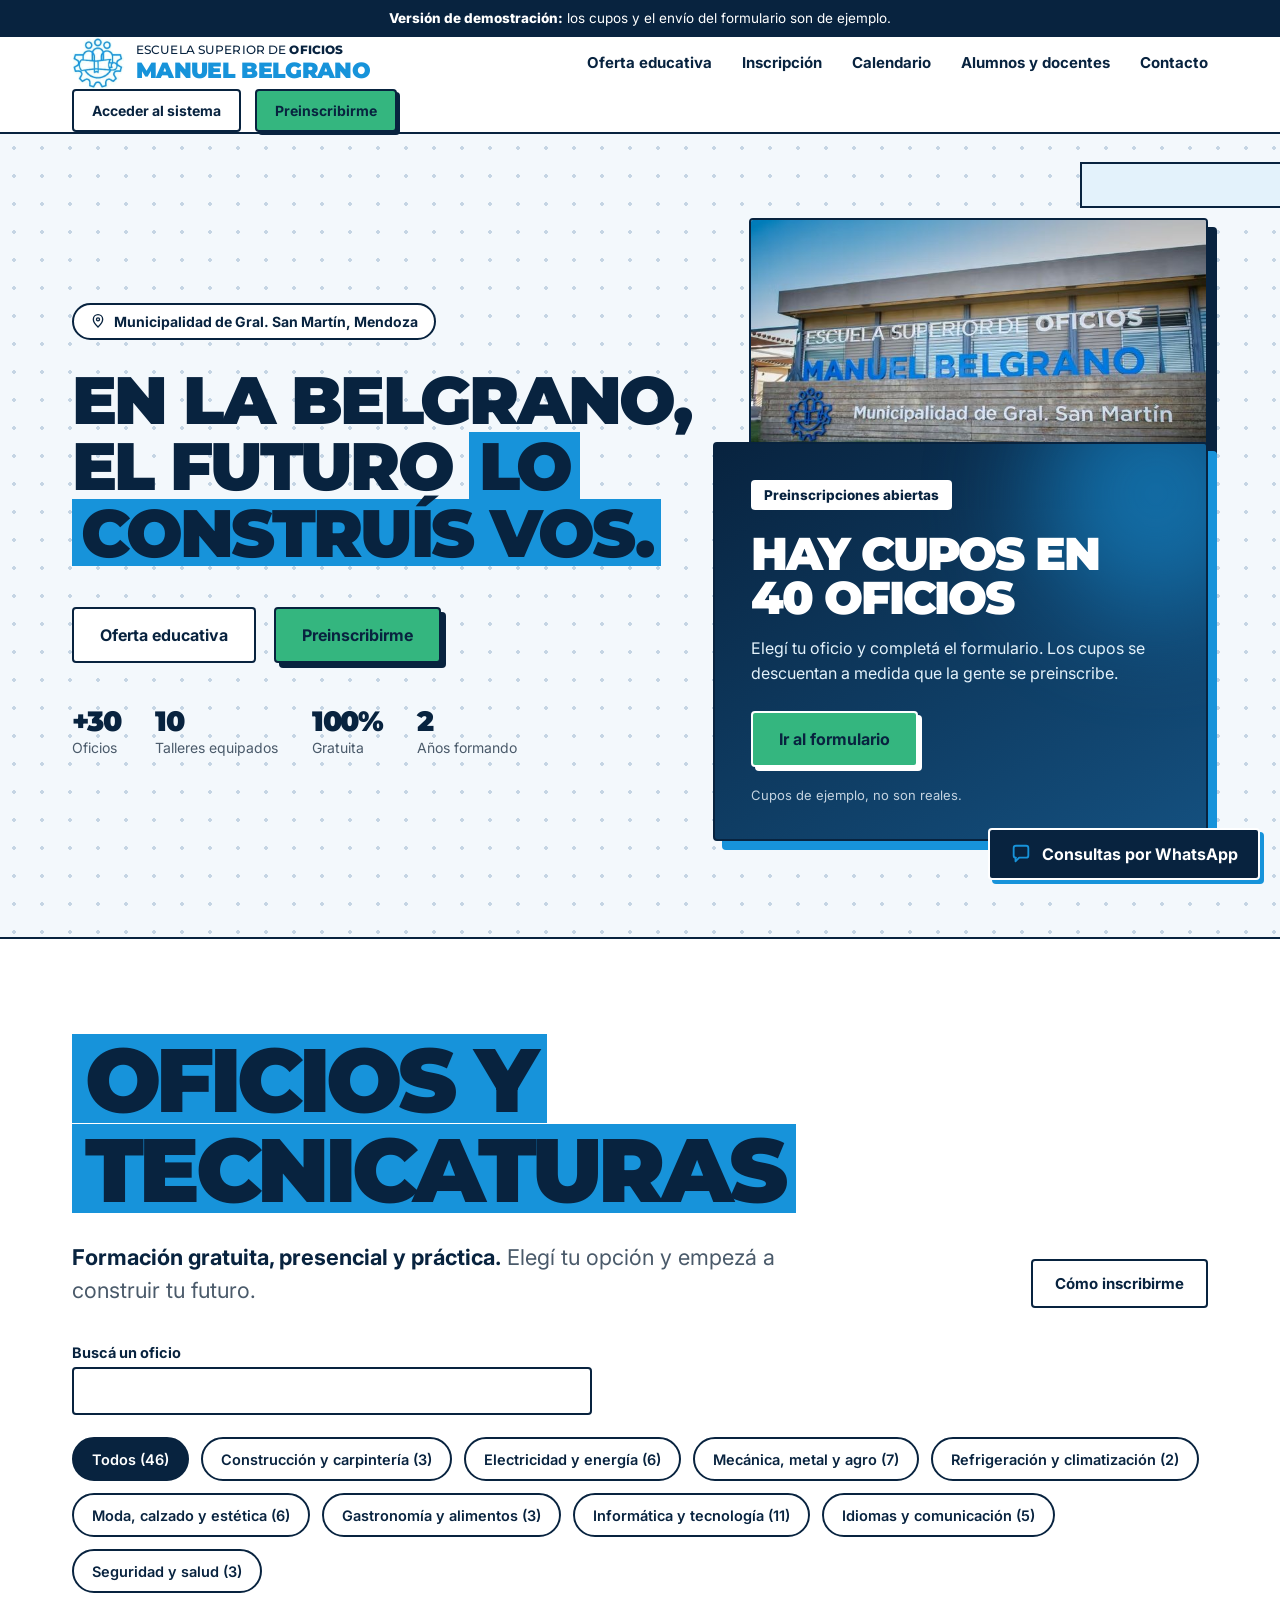
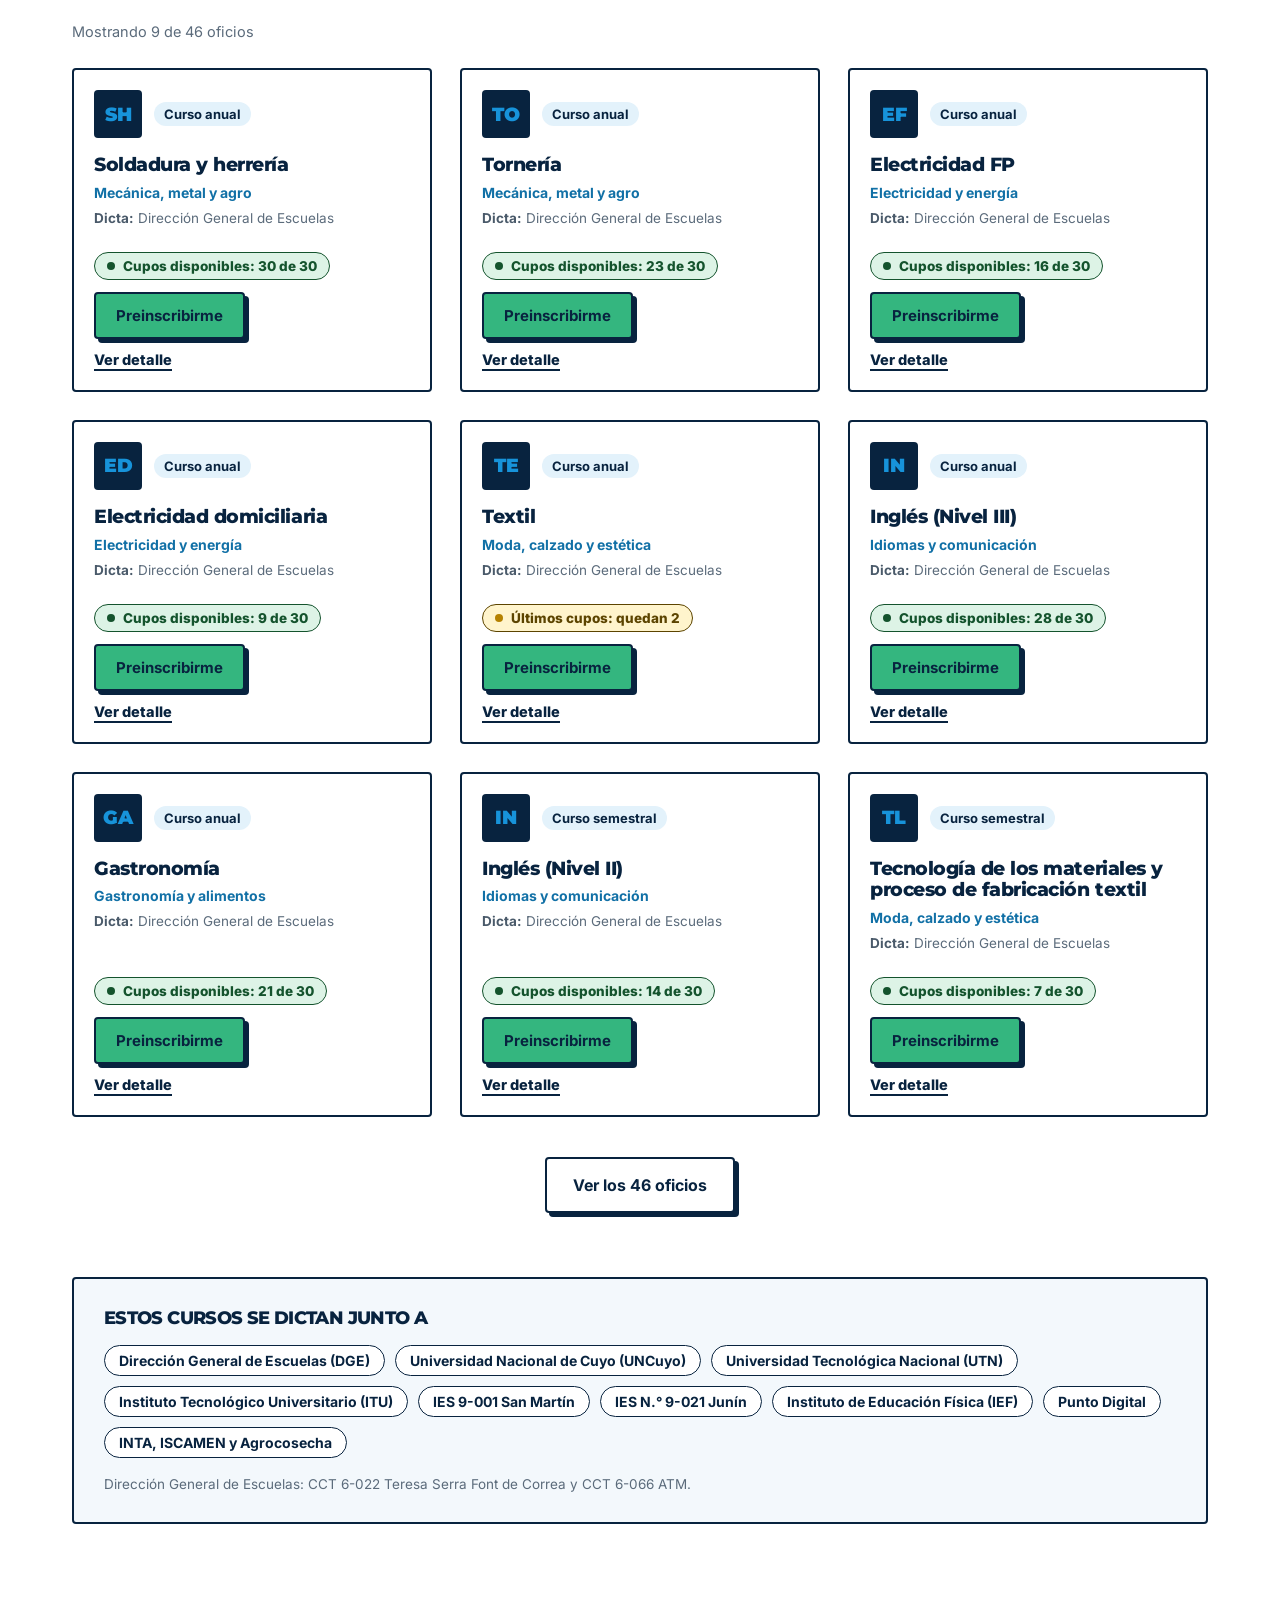
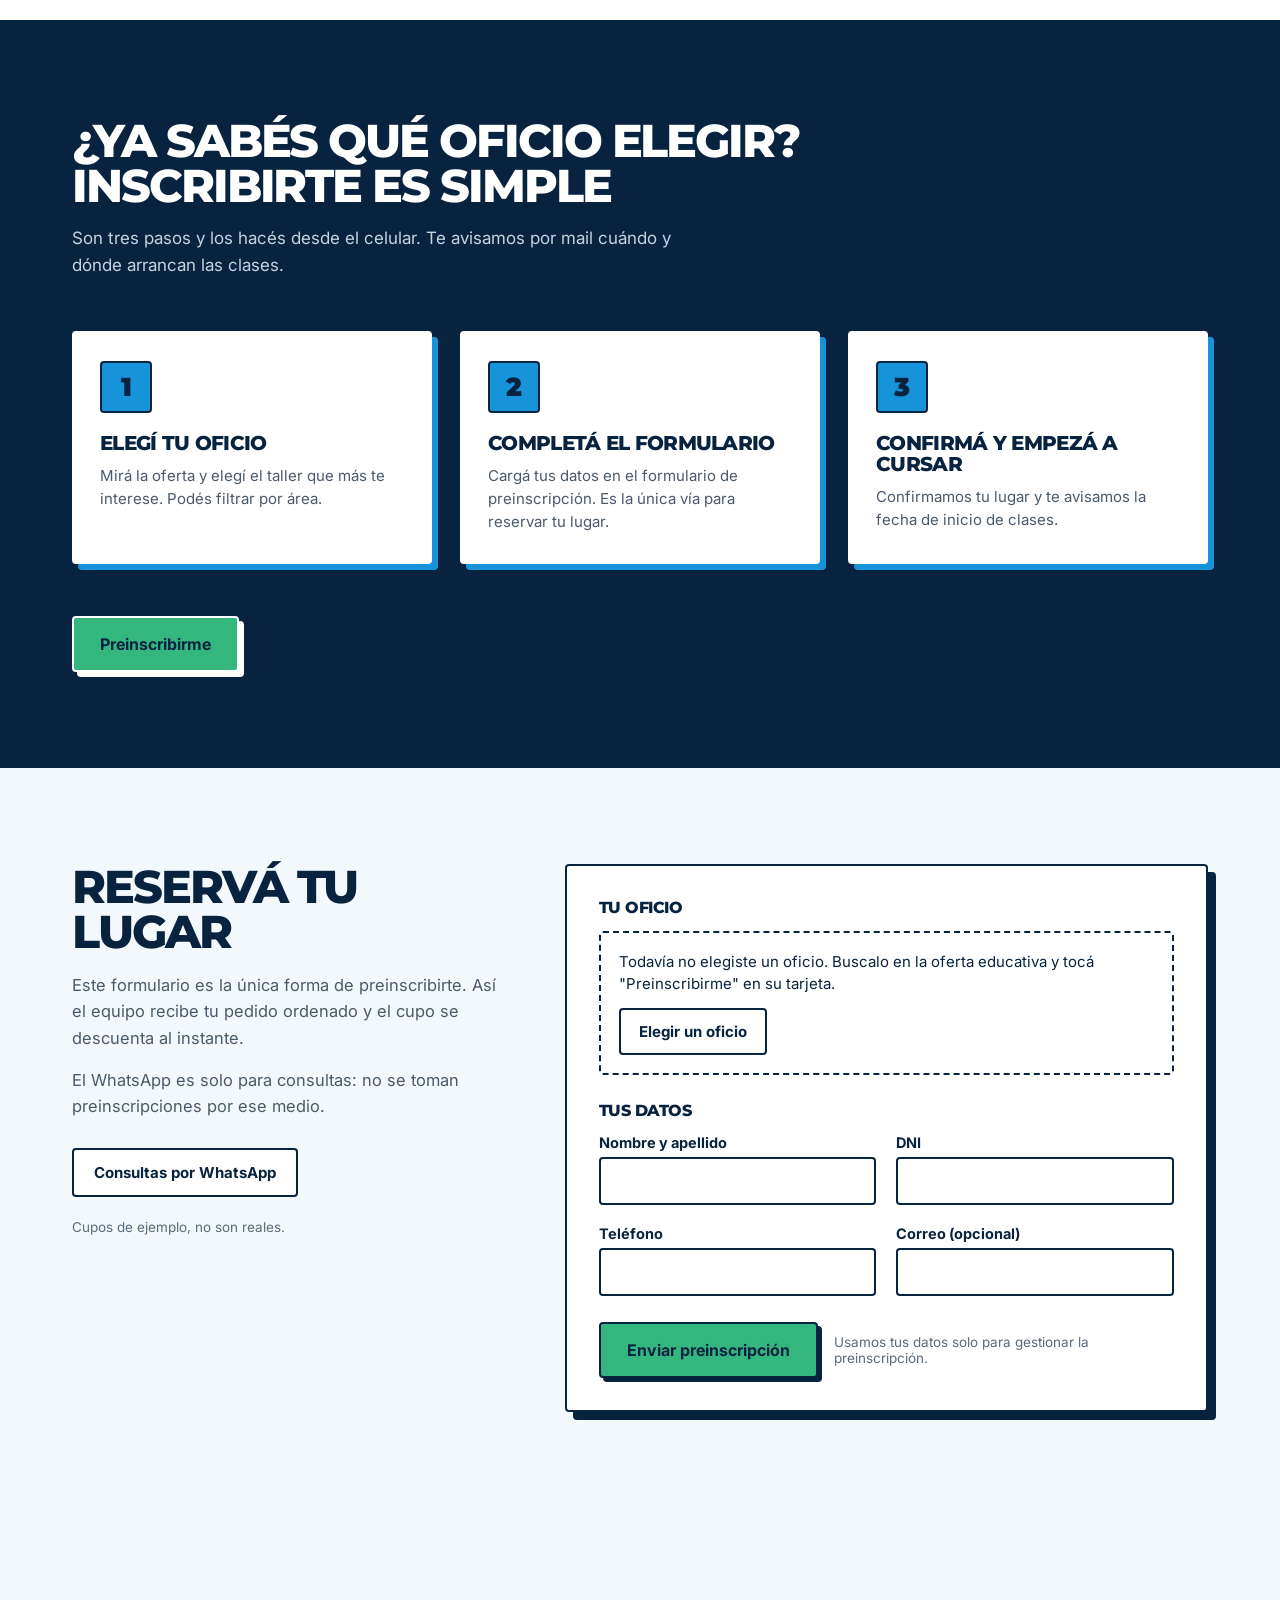
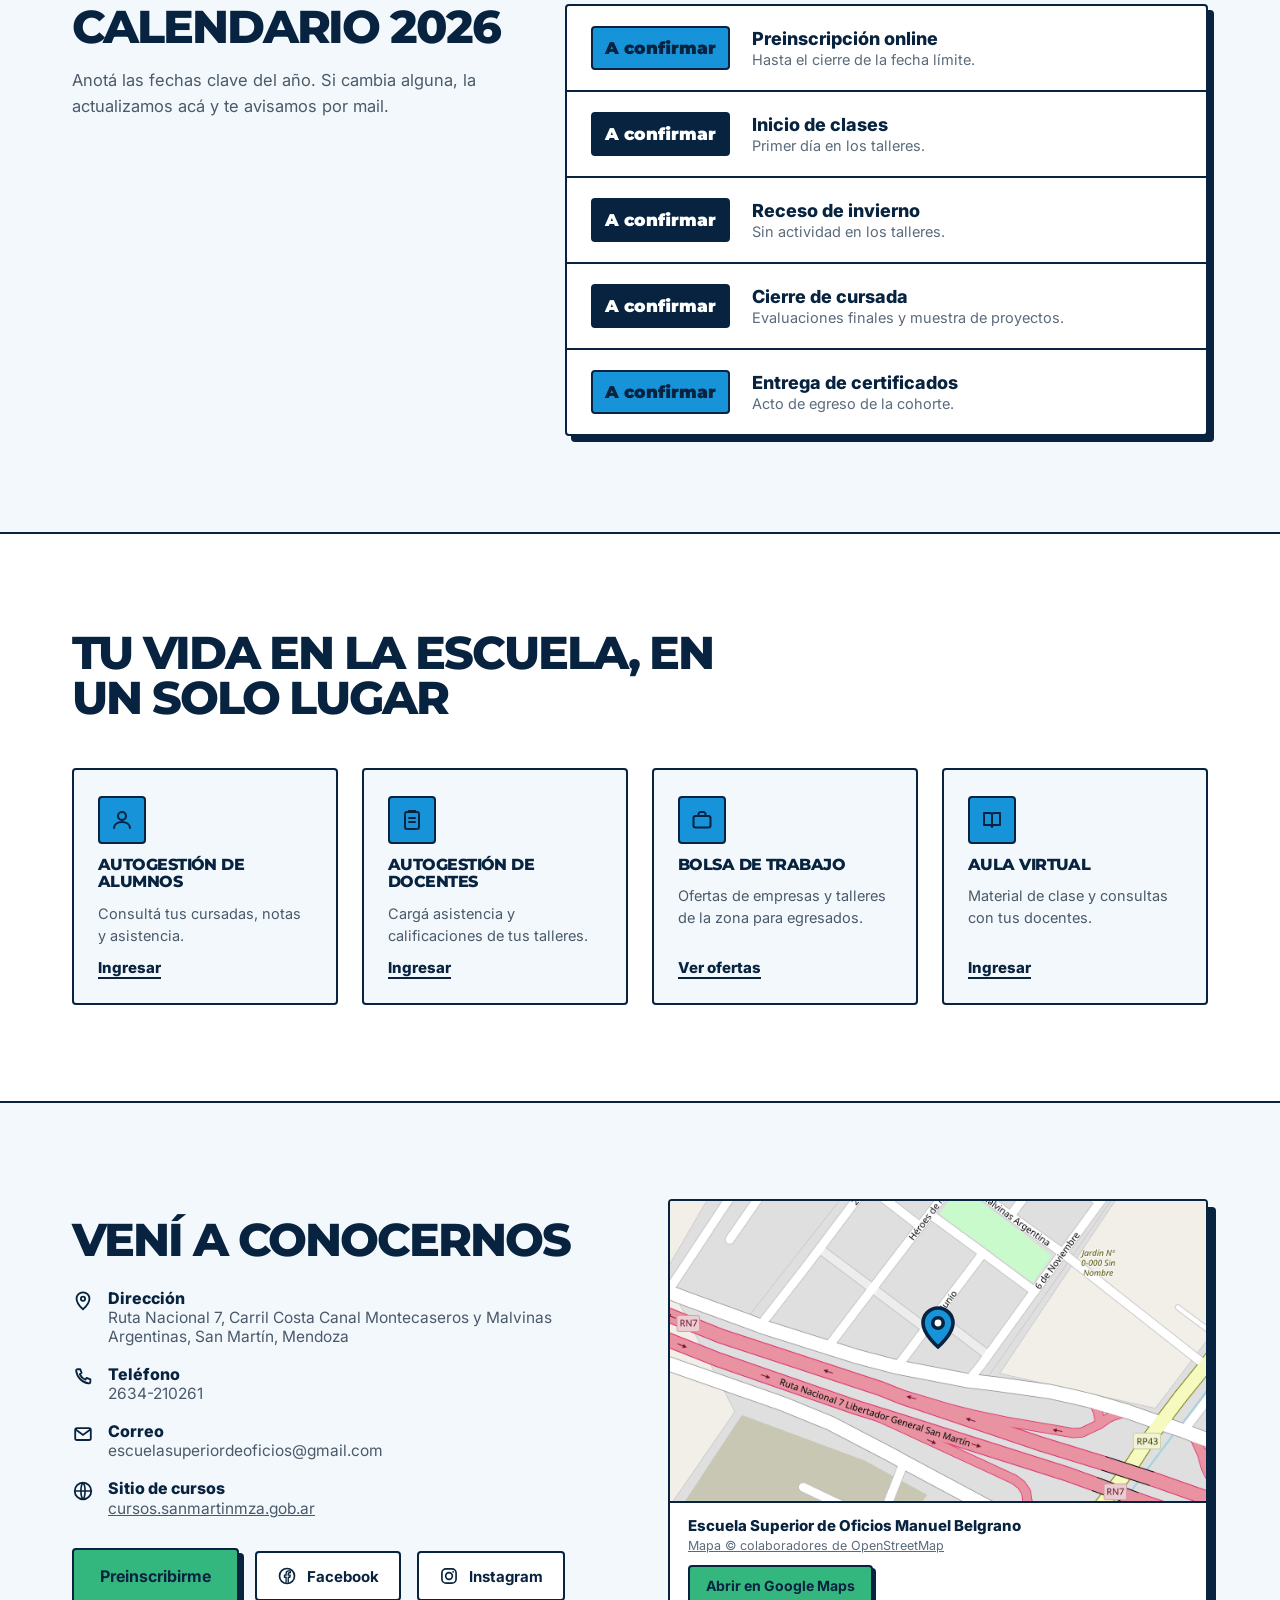
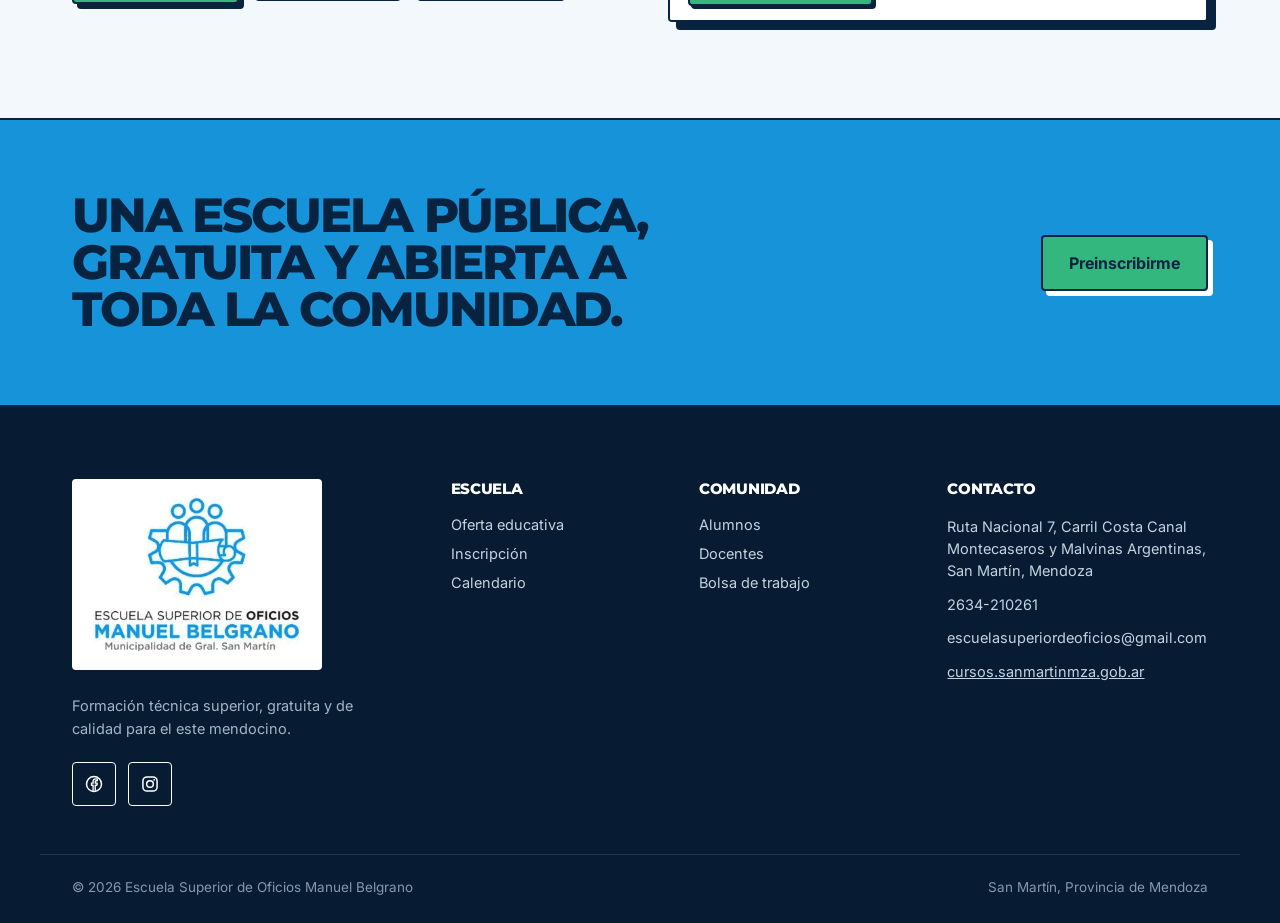
==== commit e7f46122: "Agrega la ficha de cada curso, inspirada en las carreras de UPrO - El enlace Ver detalle de cada tar" ====
--- a/index.html
+++ b/index.html
@@ -415,6 +415,53 @@
     <span class="wa-label">Consultas por WhatsApp</span>
   </a>
 
+<dialog id="detalle" aria-labelledby="det-titulo">
+  <div class="det-wrap">
+    <button type="button" id="det-cerrar" class="det-close" aria-label="Cerrar la ficha del curso">
+      <svg viewBox="0 0 24 24" width="22" height="22" fill="none" aria-hidden="true"><path d="M5 5l14 14M19 5L5 19" stroke="#08233F" stroke-width="2.4" stroke-linecap="round"/></svg>
+    </button>
+    <span id="det-area" class="det-area"></span>
+    <h2 id="det-titulo"></h2>
+    <p id="det-resumen" hidden></p>
+    <div class="det-grid">
+      <div class="det-main">
+        <section id="det-sobre">
+          <h3>Sobre este curso</h3>
+          <p id="det-base"></p>
+          <p id="det-nota" hidden>Los contenidos, horarios y requisitos los confirma el equipo de la escuela. Consultalos por WhatsApp antes de preinscribirte.</p>
+        </section>
+        <section id="det-detalle" hidden>
+          <h3>Detalle de la formación</h3>
+          <div id="det-detalle-txt"></div>
+        </section>
+        <section id="det-aplicacion" hidden>
+          <h3>Aplicación profesional</h3>
+          <div id="det-aplicacion-txt"></div>
+        </section>
+        <section id="det-requisitos" hidden>
+          <h3>Requisitos</h3>
+          <ul id="det-requisitos-lista"></ul>
+        </section>
+        <section id="det-relacionados" hidden>
+          <h3>Otros cursos de esta área</h3>
+          <div id="det-rel-lista"></div>
+        </section>
+      </div>
+      <aside class="det-side" aria-label="Datos clave">
+        <h3>Datos clave</h3>
+        <dl id="det-datos" class="det-datos"></dl>
+        <div id="det-estado"></div>
+        <div id="det-acciones" class="det-acciones"></div>
+        <div class="det-ayuda">
+          <strong>¿Necesitás ayuda?</strong>
+          <p>Escribinos por WhatsApp. Es solo para consultas: la preinscripción se hace en el formulario.</p>
+          <a id="det-wa" class="btn" href="#" style="background: #FFFFFF; color: var(--navy); font-size: 15px; padding: 12px 18px;">Consultar por este curso</a>
+        </div>
+      </aside>
+    </div>
+  </div>
+</dialog>
+
 <noscript>
   <div style="padding: 24px; text-align: center; font-family: Inter, sans-serif;">Este sitio necesita JavaScript para mostrar la oferta de oficios. Escribinos a escuelasuperiordeoficios@gmail.com o al 2634-210261.</div>
 </noscript>
--- a/styles.css
+++ b/styles.css
@@ -9,6 +9,33 @@
 .skip:focus { left: 8px; }
 .demo-banner { background: var(--navy); color: #FFFFFF; text-align: center; font-size: 13.5px; line-height: 1.4; padding: 9px 20px; }
 .demo-banner strong { font-weight: 800; }
+
+body.det-abierto { overflow: hidden; }
+#detalle { border: 2px solid var(--navy); border-radius: 4px; padding: 0; width: min(1020px, calc(100vw - 32px)); max-height: calc(100vh - 32px); background: #FFFFFF; color: var(--navy); box-shadow: 10px 10px 0 var(--navy); overflow: hidden; }
+#detalle::backdrop { background: rgba(8, 35, 63, 0.62); }
+.det-wrap { position: relative; padding: 40px; max-height: calc(100vh - 36px); overflow: auto; }
+.det-close { position: absolute; top: 14px; right: 14px; width: 44px; height: 44px; display: flex; align-items: center; justify-content: center; background: #FFFFFF; border: 2px solid var(--navy); border-radius: 4px; }
+.det-area { display: inline-block; font-size: 14px; font-weight: 700; color: var(--accent-dark); margin-bottom: 10px; }
+#det-titulo { font-size: clamp(30px, 4.4vw, 52px); line-height: 0.98; max-width: 22ch; margin-bottom: 14px; padding-right: 56px; }
+#det-resumen { font-size: 18px; line-height: 1.5; color: #4A5A6A; max-width: 56ch; }
+.det-grid { display: grid; grid-template-columns: 1.5fr 0.9fr; gap: 40px; margin-top: 28px; align-items: start; }
+.det-main section { margin-bottom: 28px; }
+.det-main h3, .det-side h3 { font-size: 15px; text-transform: uppercase; letter-spacing: -0.02em; margin-bottom: 10px; }
+.det-main p { font-size: 16px; line-height: 1.65; color: #4A5A6A; max-width: 62ch; margin-bottom: 12px; }
+.det-main ul { margin: 0; padding-left: 20px; color: #4A5A6A; line-height: 1.65; }
+.det-rel { display: block; padding: 12px 0; border-top: 1px solid #D8E3ED; font-weight: 700; font-size: 15.5px; }
+.det-side { border: 2px solid var(--navy); border-radius: 4px; background: #F3F8FC; padding: 22px; }
+.det-datos { margin: 0 0 16px; }
+.det-datos dt { font-size: 12.5px; font-weight: 700; color: #5B6B7B; margin-top: 12px; }
+.det-datos dd { margin: 2px 0 0; font-size: 15.5px; font-weight: 700; }
+.det-acciones { display: flex; flex-direction: column; align-items: stretch; gap: 12px; margin-top: 14px; }
+.det-ayuda { margin-top: 20px; padding-top: 18px; border-top: 1px solid #C5D5E4; }
+.det-ayuda p { font-size: 14px; line-height: 1.5; color: #4A5A6A; margin: 6px 0 12px; }
+@media (max-width: 860px) {
+  #detalle { width: calc(100vw - 16px); max-height: calc(100vh - 16px); }
+  .det-wrap { padding: 28px 20px; max-height: calc(100vh - 20px); }
+  .det-grid { grid-template-columns: 1fr; gap: 28px; }
+}
 * { box-sizing: border-box; }
 html { scroll-behavior: smooth; }
 body { margin: 0; font-family: 'Inter', sans-serif; background: #F3F8FC; color: #08233F; }
